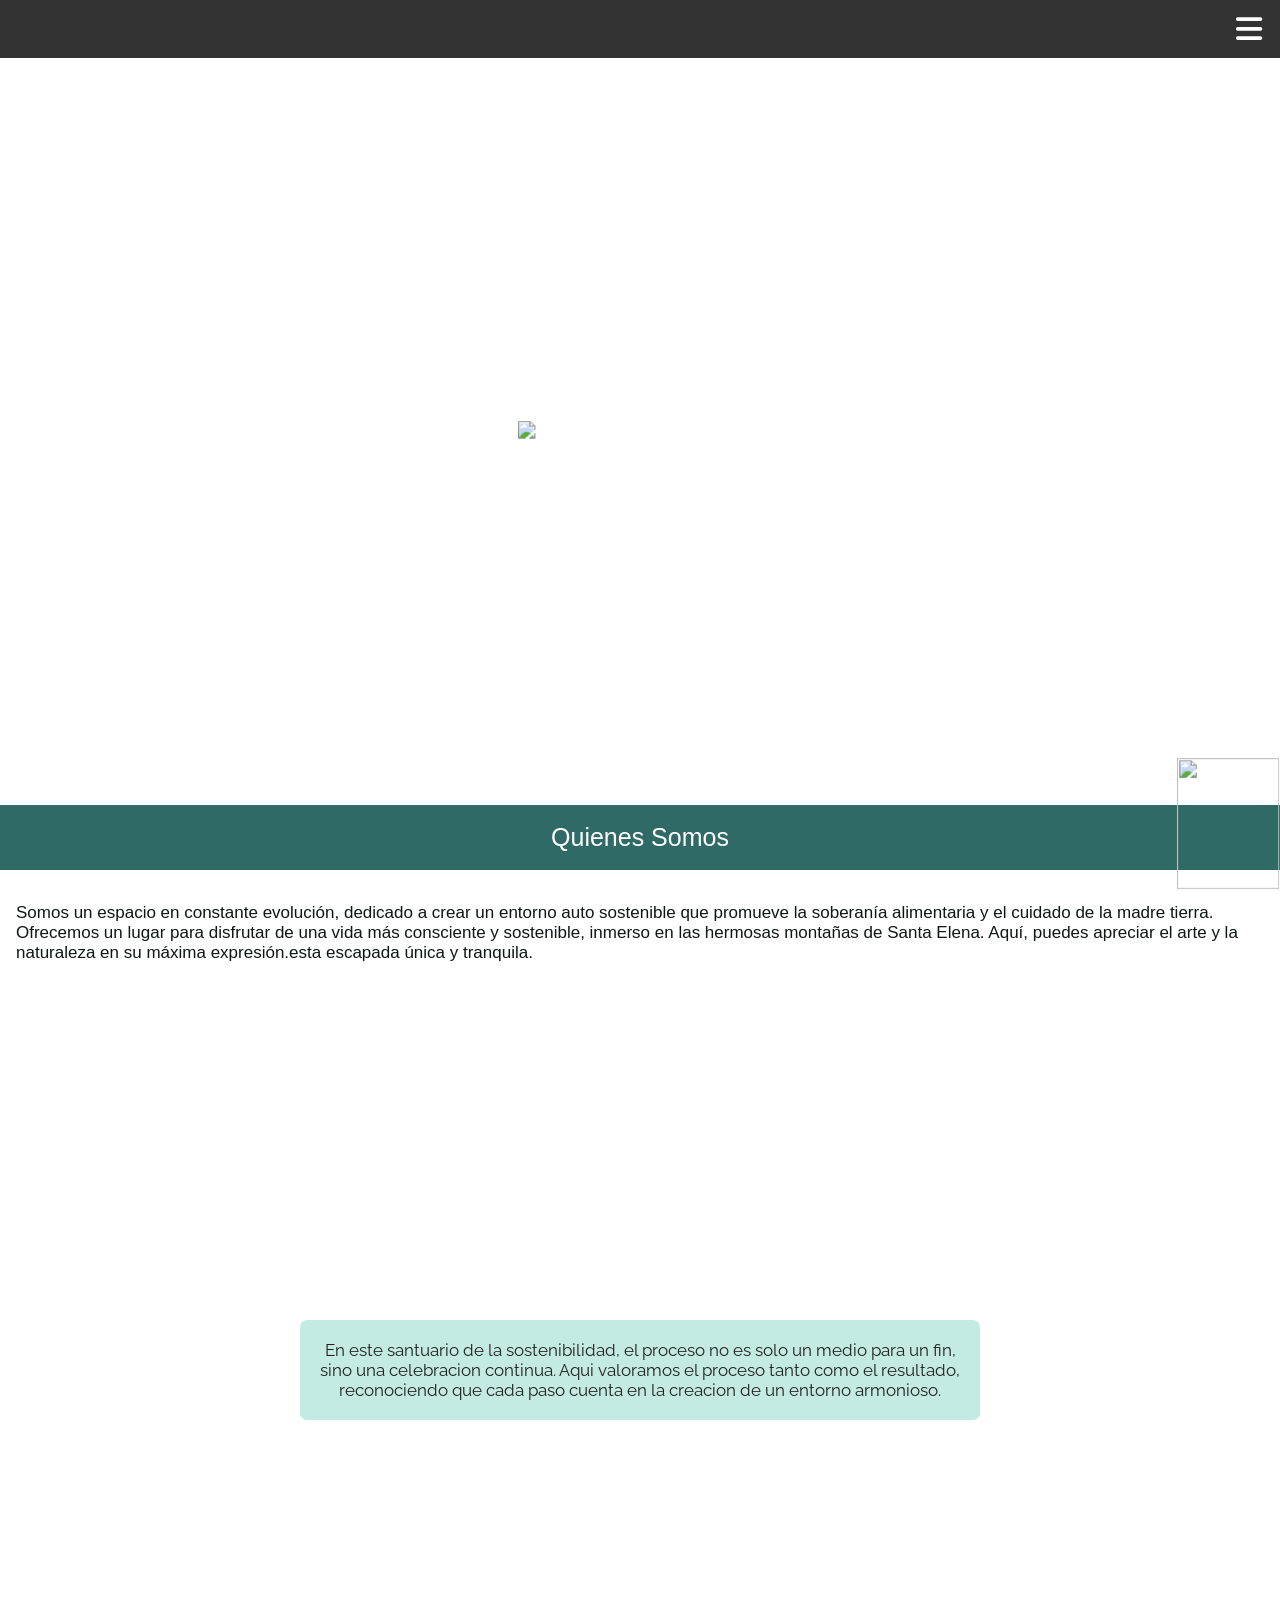
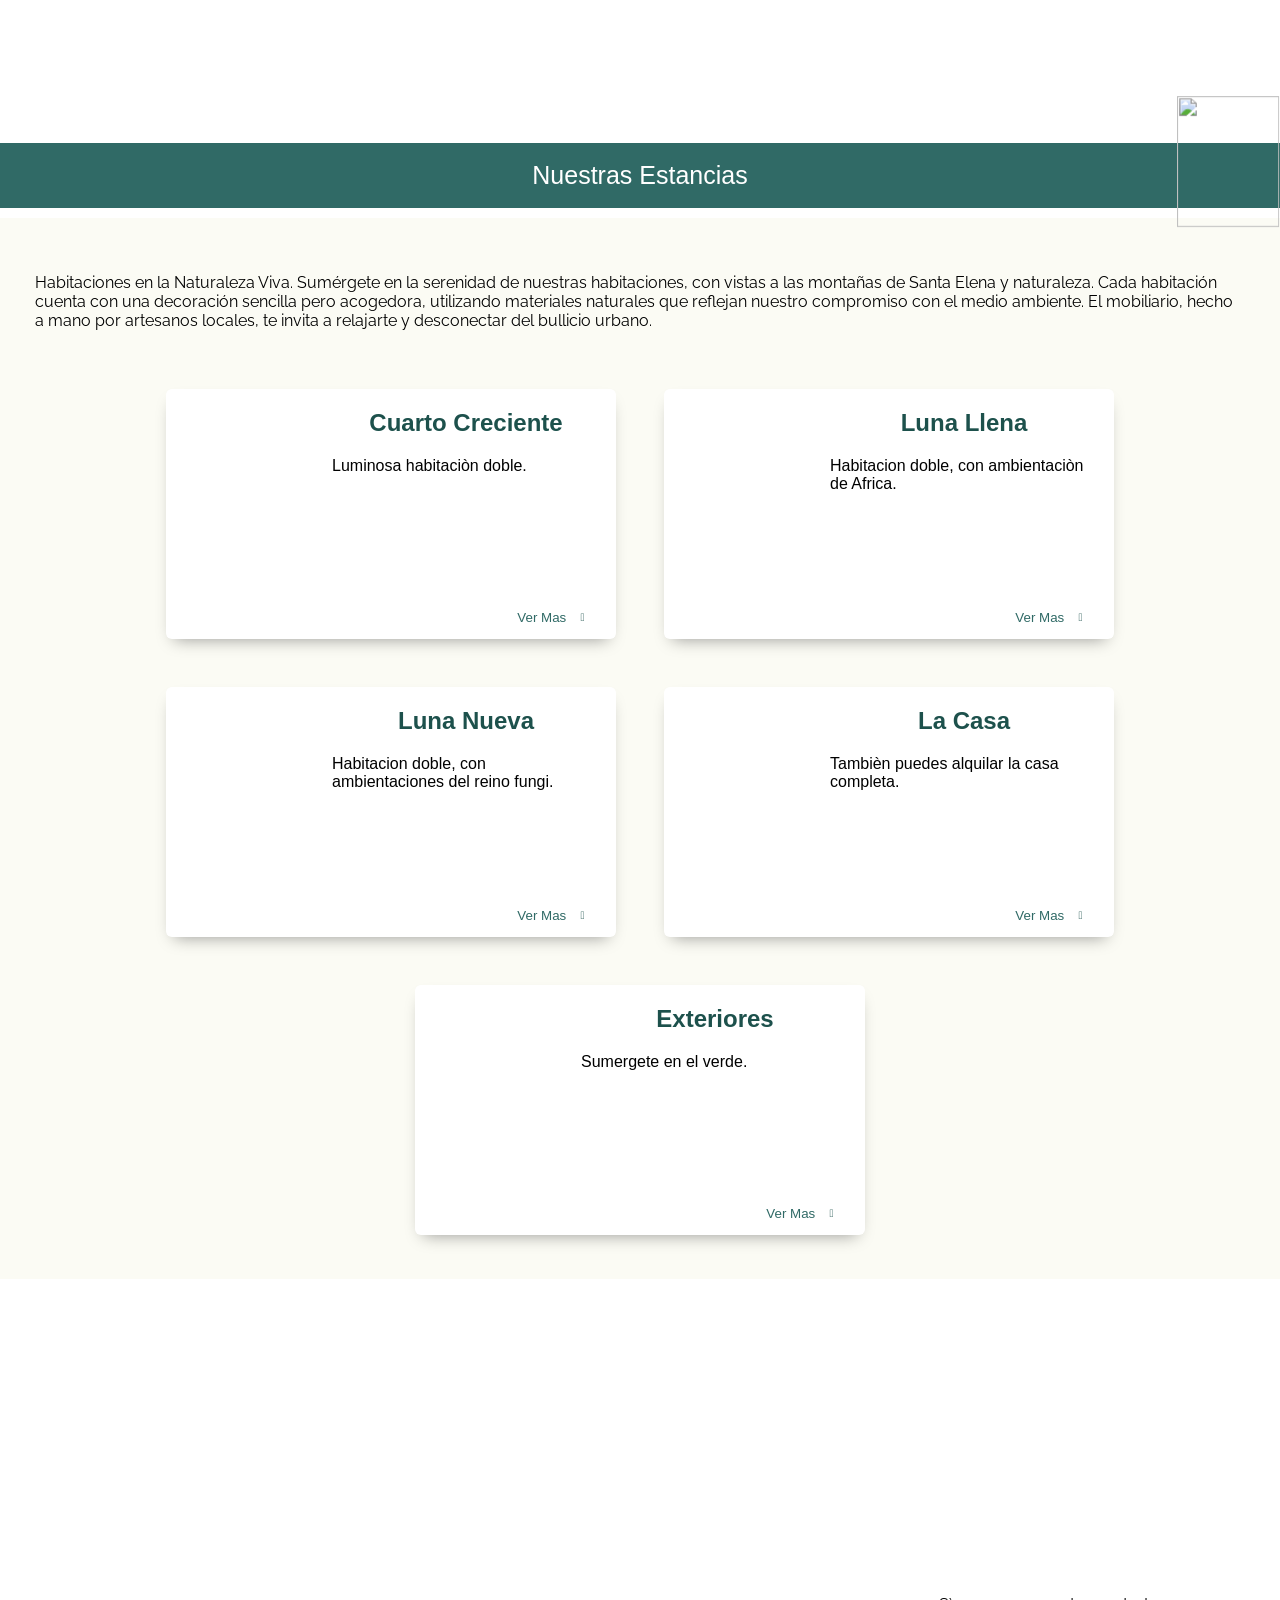
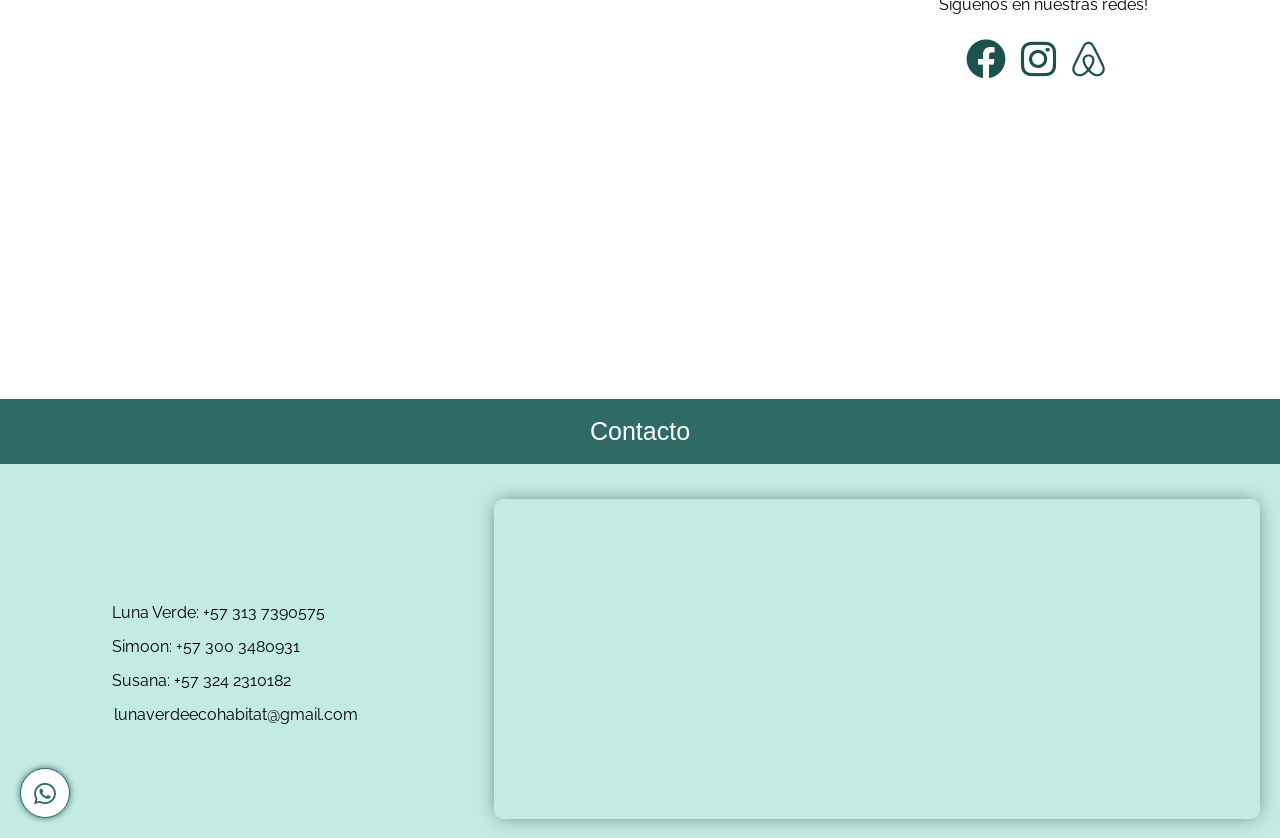
==== index.html @ 26062161 "First commit" ====
<!DOCTYPE html>
<html lang="en">

<head>
  <meta charset="UTF-8">
  <meta name="viewport" content="width=device-width, initial-scale=1.0">
  <title>Document</title>
  <link rel="stylesheet" href="css/menu.css">
  <link rel="stylesheet" href="css/styles.css">
  <link rel="stylesheet" href="css/card.css">
  <link rel="stylesheet" href="css/void.css">
  <link rel="stylesheet" href="css/footer.css">
  <script src="https://kit.fontawesome.com/424ef3d923.js" crossorigin="anonymous"></script>
  <link rel="stylesheet" href="https://pro.fontawesome.com/releases/v5.10.0/css/all.css">
  <link href="https://cdnjs.cloudflare.com/ajax/libs/font-awesome/6.0.0/css/all.min.css" rel="stylesheet">
  <link rel="preconnect" href="https://fonts.googleapis.com">
  <link rel="preconnect" href="https://fonts.gstatic.com" crossorigin>
  <link href="https://fonts.googleapis.com/css2?family=Raleway:ital,wght@0,100..900;1,100..900&display=swap"
    rel="stylesheet">
</head>

<body>
  <div class="topnav">
    <a href="#home" class="active tab-title">
      <img src="./assets/solo-logo.png" alt="">
    </a>
    <div style="width: 50%;" class="links-container">
      <div id="myLinks">
        <a href="#who-we-are">Quienes Somos</a>
        <a href="#experiences">Estancias</a>
        <a href="#contacts">Contacto</a>
      </div>
      <a href="javascript:void(0);" class="icon" onclick="openMenu()">
        <i class="fa fa-bars"></i>
      </a>
    </div>
  </div>

  <section class="parallax">
    <div class="logo-container">
      <img src="./assets/logo.png" alt="logo" class="grow">
    </div>
  </section>

  <div id="who-we-are">
    <div class="title-container">
      <h2>
        Quienes Somos
      </h2>
      <img src="./assets/funghi.png" alt="" class="funghi">
    </div>
    <p class="section-description">
      Somos un espacio en constante evolución, dedicado a crear un entorno auto sostenible que promueve la soberanía
      alimentaria y el cuidado de la madre tierra. Ofrecemos un lugar para disfrutar de una vida más consciente y
      sostenible,
      inmerso en las hermosas montañas de Santa Elena. Aquí, puedes apreciar el arte y la naturaleza en su máxima
      expresión.esta escapada única y tranquila.
    </p>
  </div>

  <section class="parallax">
    <div class="over-parallax">
      <span>En este santuario de la sostenibilidad, el proceso no es solo un medio para un fin, sino una celebracion
        continua. Aqui valoramos el proceso tanto como el resultado, reconociendo que cada paso cuenta en la
        creacion
        de un entorno armonioso.</span>
    </div>
  </section>

  <section class="experiences-container">
    <div class="title-container">
      <h2>
        Nuestras Estancias
      </h2>
      <img src="./assets/funghi.png" alt="" class="funghi">
    </div>
    <div id="experiences">
      <div style="padding: 35px;">
        <span>
          Habitaciones en la Naturaleza Viva. Sumérgete en la serenidad de nuestras habitaciones, con vistas a las
          montañas de
          Santa Elena y naturaleza. Cada habitación cuenta con una decoración sencilla pero acogedora, utilizando
          materiales
          naturales que reflejan nuestro compromiso con el medio ambiente. El mobiliario, hecho a mano por artesanos
          locales, te
          invita a relajarte y desconectar del bullicio urbano.
        </span>
      </div>
      <div class="separator"></div>
      <div class="card green">
        <div class="additional" style="background-image: url('../assets/cuarto-creciente.jpg');">
          <div class="user-card">
          </div>
          <div class="more-info">
            <h1>Cuarto Creciente</h1>
            <button onclick="showRoomInfo('cuarto-creciente')">Ver Mas
              <i class="fa-solid fa-chevron-right"></i>
            </button>
          </div>
        </div>
        <div class="general">
          <h1>Cuarto Creciente</h1>
          <p>Luminosa habitaciòn doble.</p>
          <button>Ver Mas
            <i class="fa-solid fa-chevron-right"></i>
          </button>
        </div>
      </div>

      <div class="card green">
        <div class="additional" style="background-image: url('../assets/luna-llena-2.jpg');">
          <div class="user-card">
          </div>
          <div class="more-info">
            <h1>Luna Llena</h1>
            <button>Ver Mas
              <i class="fa-solid fa-chevron-right"></i>
            </button>
          </div>
        </div>
        <div class="general">
          <h1>Luna Llena</h1>
          <p>Habitacion doble, con ambientaciòn de Africa.</p>
          <button>Ver Mas
            <i class="fa-solid fa-chevron-right"></i>
          </button>
        </div>
      </div>

      <div class="card green">
        <div class="additional" style="background-image: url('../assets/luna-nueva.jpg');">
          <div class="user-card">
            <!--in this div img-->

          </div>
          <div class="more-info">
            <h1>Luna Nueva</h1>
            <button>Ver Mas
              <i class="fa-solid fa-chevron-right"></i>
            </button>
          </div>
        </div>
        <div class="general">
          <h1>Luna Nueva</h1>
          <p>Habitacion doble, con ambientaciones del reino fungi.</p>
          <button>Ver Mas
            <i class="fa-solid fa-chevron-right"></i>
          </button>
        </div>
      </div>

      <div class="card green">
        <div class="additional" style="background-image: url('../assets/dinning.jpg');">
          <div class="user-card">
          </div>
          <div class="more-info">
            <h1>La Casa</h1>
            <button>Ver Mas
              <i class="fa-solid fa-chevron-right"></i>
            </button>
          </div>
        </div>
        <div class="general">
          <h1>La Casa</h1>
          <p>Tambièn puedes alquilar la casa completa.</p>
          <button>Ver Mas
            <i class="fa-solid fa-chevron-right"></i>
          </button>
        </div>
      </div>

      <div class="card green">
        <div class="additional" style="background-image: url('../assets/exterior-2.jpg');">
          <div class="user-card">

          </div>
          <div class="more-info">
            <h1>Exteriores</h1>
            <button>Ver Mas
              <i class="fa-solid fa-chevron-right"></i>
            </button>
          </div>
        </div>
        <div class="general">
          <h1>Exteriores</h1>
          <p>Sumergete en el verde.</p>
          <button>Ver Mas
            <i class="fa-solid fa-chevron-right"></i>
          </button>
        </div>
      </div>
    </div>
  </section>
  <!--modal room photos-->
  <div id="gallery" class="overlay">
    <div class="gallery-modal">
      <div class="modal">
        <div class="title-btn">
          <img src="./assets/logo.png" alt="" width="40px">
          <button onclick="closeRoomInfo()">x</button>
        </div>
        <div id="photos-container">

        </div>
      </div>
    </div>
  </div>


  <section id="half-hero">
    <!--Section with paralax-->
    <!--mobile styles-->
    <div class="mobile-media">
      <span>
        Sìguenos en nuestras redes!
      </span>
      <div class="separator" style="margin-top: 20px;"></div>
      <div class="icon-contact">
        <a href="https://m.facebook.com/profile.php?id=100078764887358" target="_blank" rel="noopener noreferrer">
          <i class="fa-brands fa-facebook icons flipping-icon" id="fb"></i>
        </a>
        <a href="https://www.instagram.com/lunaverde.ecohabitat/?igsh=MXVwOWFucmtsaHdjcA%3D%3D#" target="_blank"
          rel="noopener noreferrer">
          <i class="fa-brands fa-instagram icons flipping-icon" id="instagram"></i>
        </a>
        <a href="https://es.airbnb.com/rooms/1261051009304791371?_set_bev_on_new_domain=1730240980_EAMzBhYWM0NjhkZW&source_impression_id=p3_1732892933_P37Yiu245rmPl0Tg"
          target="_blank" rel="noopener noreferrer">
          <i class="fa-brands fa-airbnb icons flipping-icon" id="airbnb"></i>
        </a>
      </div>
    </div>

    <!--desktop styles-->
    <div class="half-intrusive">
      <div class="half-title">
        <div class="second-box">
          <span>
            Sìguenos en nuestras redes!
          </span>
          <div class="icon-contact">
            <a href="https://m.facebook.com/profile.php?id=100078764887358" target="_blank" rel="noopener noreferrer">
              <i class="fa-brands fa-facebook icons flipping-icon" id="fb"></i>
            </a>
            <a href="https://www.instagram.com/lunaverde.ecohabitat/?igsh=MXVwOWFucmtsaHdjcA%3D%3D#" target="_blank"
              rel="noopener noreferrer">
              <i class="fa-brands fa-instagram icons flipping-icon" id="instagram"></i>
            </a>
            <a href="https://es.airbnb.com/rooms/1261051009304791371?_set_bev_on_new_domain=1730240980_EAMzBhYWM0NjhkZW&source_impression_id=p3_1732892933_P37Yiu245rmPl0Tg"
              target="_blank" rel="noopener noreferrer">
              <i class="fa-brands fa-airbnb icons flipping-icon" id="airbnb"></i>
            </a>
          </div>
        </div>
      </div>
    </div>
  </section>

  <section>
    <div id="second-card-container" class="card-container">
      <!--Second row of products-->
    </div>
  </section>


  <footer id="contacts" class="footer">
    <div class="title-container">
      <h2>
        Contacto
      </h2>
    </div>
    <div style="display: flex; justify-content: center; align-items: center; width: 100%;">
      <div class="contacts-container">
        <!--container telefono + email-->
        <div class="first-box">
          <div class="icon-contact-container">
            <img src="./assets/phone-call.png" alt="" width="20px">
            Luna Verde: +57 313 7390575
          </div>
          <div class="icon-contact-container">
            <img src="./assets/phone-call.png" alt="" width="20px">
            Simoon: +57 300 3480931
          </div>
          <div class="icon-contact-container">
            <img src="./assets/phone-call.png" alt="" width="20px">
            Susana: +57 324 2310182
          </div>
          <div class="icon-contact-container">
            <img src="./assets/email.png" alt="" width="22px">
            lunaverdeecohabitat@gmail.com
          </div>
        </div>

        <!--container google maps-->
        <div class="maps-content">
          <iframe
            src="https://www.google.com/maps/embed?pb=!1m18!1m12!1m3!1d3966.4025847971866!2d-75.50047937552112!3d6.210514826722411!2m3!1f0!2f0!3f0!3m2!1i1024!2i768!4f13.1!3m3!1m2!1s0x8e4427894cb46121%3A0xf576a3575d62f997!2sSanta%20Elena%2C%20Medell%C3%ADn%2C%20Dipartimento%20di%20Antioquia%2C%20Colombia!5e0!3m2!1ses!2ses!4v1729095149948!5m2!1ses!2ses"
            width="300" height="200" style="border:0;" allowfullscreen="" loading="lazy"
            referrerpolicy="no-referrer-when-downgrade"></iframe>
        </div>
      </div>
    </div>
    <a href="https://wa.me/+573003480931?text=Hola%21%20Quisiera%20información%20sobre%20las%20habitaciones."
      target="_blank" rel="noopener noreferrer">
      <button class="wpp-button">
        <i class="fa-brands fa-whatsapp"></i>
      </button>
    </a>
  </footer>

  <script src="functions.js"></script>
</body>

</html>
---- css/menu.css ----
.topnav #myLinks {
  display: none;
}

.topnav a:hover {
  color: #A2D4CA;
}

@media screen and (max-width: 500px) {
  .tab-title {
    color: #A2D4CA;
    font-size: 17px;

    img {
      width: 33px;
    }
  }

  .topnav {
    overflow: hidden;
    background-color: #333;
    position: relative;

  }

  .topnav a {
    color: white;
    padding: 14px 18px 14px 22px;
    text-decoration: none;
    font-size: 17px;
    display: block;
  }

  .topnav a.icon {
    display: block;
    position: absolute;
    right: 0;
    top: 8px;
  }

}

@media screen and (min-width: 501px) {
  .tab-title {
    color: #A2D4CA;
    font-size: 25px;

    img {
      width: 36px;
    }
  }

  .topnav {
    overflow: hidden;
    background-color: #333;
    position: relative;
    display: flex;
    justify-content: space-between;
    align-items: center;
  }

  .links-container {
    display: flex;
    justify-content: flex-end;
    align-items: center;
  }

  .topnav a {
    float: left;
    color: white;
    padding: 14px 18px 14px 22px;
    text-decoration: none;
    font-size: 17px;
  }

  .topnav a.icon {
    float: right;
  }

  .topnav a.icon i {
    font-size: 30px;
  }
}
---- css/styles.css ----
/*GENERAL STYLES*/
@font-face {
  font-family: 'Harabara';
  src: url('../assets/fonts/harabara_mais/Harabara\ Mais\ Demo.otf') format('opentype');
  font-weight: normal;
  font-style: normal;
}

@font-face {
  font-family: 'TTCommons';
  src: url('../assets/fonts/tt-commons-cufonfonts/TT\ Commons\ Regular.otf') format('opentype');
  font-weight: normal;
  font-style: normal;
}

/* Apply Harabara for Titles */
h1,
h2,
h3,
h4,
h5,
h6 {
  font-family: 'Harabara', Arial, sans-serif;
}

/* Apply TT Commons for Paragraphs */
p {
  font-family: 'TTCommons', Arial, sans-serif;
}

/* Default Fallback for Other Elements */
body {
  font-family: Arial, sans-serif;
}

.icons {
  font-family: "Font Awesome 5 Pro";
  font-style: normal;
  font-weight: 300;
  color: #1D514C;
  content: "\f078";
  margin-right: 15px;
}

.section-description {
  padding: 16px;
  font-size: 17px;
  font-weight: 300;
  color: #101615;
  text-align: left;
}

html {
  margin: 0;
  scroll-behavior: smooth;
}

body {
  margin: 0;
  transition: background-color .4s ease;

  font-family: "Raleway", sans-serif;
  font-optical-sizing: auto;
  font-style: normal;

}

/*nav menu styles*/
nav {
  display: flex;
  flex-direction: row;
  background-color: #1D514C;
  position: fixed;
  top: 0;
  width: 100%;
  z-index: 1002;
}

a:hover {
  color: #fff;
}

.active {
  color: #fff;
  /*links have an "active" class or hover change to white*/
}

a:after {
  content: '';
  size: 8px;
  width: 8px;
  height: 8px;
  background: #fff;
  display: inline-block;
  position: absolute;
  bottom: 10px;
  left: 50%;
  margin-left: 8px/2;
  border-radius: 50%;
  scale: 0;
  transition: (transform .3s cubic-bezier(0.610, 0.000, 0.405, 1.630));
}

/*Who we are section*/
.title-container {
  background-color: #306A66;
  padding: 18px;
  position: relative;

  h2 {
    margin: 0;
    color: #fff;
    font-weight: 300;
  }
}


.funghi {
  width: 93px;
  height: 119px;
  position: absolute;
  right: 10px;
  top: -35px;
  transform-origin: bottom left;
  animation: growImage 2.5s ease-in-out forwards;
}

@keyframes growImage {
  0% {
    transform: scale(1, 1);
    /* Initial scale */
  }

  100% {
    transform: scale(1.1, 1.2);
    /* Final scale */
  }
}


/***********Exp************/
.experiences-container {
  width: 100%;
}

#experiences {
  display: flex;
  flex-direction: column;
  justify-content: center;
  align-items: center;
  padding-inline-start: 0 !important;
}

li:nth-child(odd) {
  display: flex;
  flex-direction: row;
}

li:nth-child(even) {
  display: flex;
  flex-direction: row-reverse;
}

.esc {
  background-image: url('../assets/Foto20.2.jpeg');
}

.esc-2 {
  background-image: url('../assets/Foto20.3.jpeg');
}

.esc-3 {
  background-image: url('../assets/Foto20.4.jpeg');
}

.esc-4 {
  background-image: url('../assets/Foto20.5.jpeg');
}

.title-desc-container {
  display: flex;
  flex-direction: column;
  justify-content: space-evenly;
  width: 60%;
  margin-left: 10px;
}

.flip {
  animation: flip-icon 1s ease-in-out;
}

.flipping-icon {
  font-size: 30px;
}

@keyframes flip-icon {
  0% {
    transform: rotateY(0deg);
  }

  50% {
    transform: rotateY(180deg);
  }

  00% {
    transform: rotateY(0deg);
  }
}

/*************MOBILE*************/
@media screen and (max-width: 599px) {
  #experiences {
    padding-inline-start: 10px !important;
    padding: 5px 10px 5px 10px;
    background-color: #fbfbf4;
  }

  /*
  a {
    width: 25%;
    text-align: center;
    padding: 15px 10px 15px 10px;
    text-decoration: none;
    margin: auto;
    position: relative;
    color: rgba(255, 255, 255, .3);
    transition: all 0.3s linear;
    font-size: 18px;
  }
    */

  .title-container {
    background-color: #306A66;
    padding: 18px;
    position: relative;

    h2 {
      font-size: 20px;
    }
  }

  /*Experiences*/
  .exp-list {
    list-style: none;
    display: flex;
    flex-direction: row;
    width: 100%;
    margin: 10px;
  }

  .experiences-img {
    width: 45%;
    height: 170px;
    margin: 0 10px;
    background-position: center;
    background-size: cover;
    background-repeat: no-repeat;
  }

  /*parallax styles*/
  .parallax {
    background-image: url("../assets/exterior.jpg");
    height: 65vh;
    background-attachment: fixed;
    background-repeat: no-repeat;
    background-size: cover;
    display: flex;
    justify-content: center;
    align-items: center;
    color: #fff;

    .logo-container {
      width: 80%;
      display: flex;
      justify-content: center;
      align-items: center;

      img {
        width: 65%;
      }
    }

    span {
      padding: 35px;
      text-align: center;
      font-weight: 200;
      font-size: 17px;
    }
  }
}

/*************WEB*************/
@media screen and (min-width: 600px) and (max-width: 1200px) {

  .title-container {
    background-color: #306A66;
    padding: 18px;
    position: relative;
    text-align: center;

    h2 {
      font-size: 25px;
    }
  }

  /*Experiences*/

  #experiences {
    background-color: #fbfbf4;
    padding: 25px;
    padding-bottom: 20px;
    padding-inline-start: 0 !important;
  }

  .exp-list {
    width: 80%;
  }

  .experiences-img {
    width: 35%;
    height: 220px;
    margin: 0 10px;
    background-position: center;
    background-size: cover;
    background-repeat: no-repeat;
  }

  /*parallax styles*/

  .parallax {
    background-image: url("../assets/exterior.jpg");
    height: 80vh;
    background-attachment: fixed;
    background-position: center;
    background-repeat: no-repeat;
    background-size: cover;
    display: flex;
    justify-content: center;
    align-items: center;
    color: #fff;

    .logo-container {
      width: 29%;
      display: flex;
      justify-content: center;
      align-items: center;

      img {
        width: 55%;
      }
    }

  }
}

@media screen and (min-width: 1201px) and (max-width: 1500px) {
  .title-container {
    background-color: #306A66;
    padding: 18px;
    position: relative;
    text-align: center;

    h2 {
      font-size: 25px;
    }
  }

  /*Experiences*/

  #experiences {
    background-color: #fbfbf4;
    padding-top: 20px;
    padding-bottom: 20px;
    margin: 10px 0 0 0;
    padding-inline-start: 0 !important;
  }

  .exp-list {
    width: 80%;
  }

  .experiences-img {
    width: 35%;
    height: 220px;
    margin: 0 10px;
    background-position: center;
    background-size: cover;
    background-repeat: no-repeat;
  }

  /*parallax styles*/

  .parallax {
    background-image: url("../assets/exterior.jpg");
    height: 83vh;
    background-attachment: fixed;
    background-position: center;
    background-repeat: no-repeat;
    background-size: cover;
    display: flex;
    justify-content: center;
    align-items: center;
    color: #fff;

    .logo-container {
      width: 29%;
      display: flex;
      justify-content: center;
      align-items: center;

      img {
        width: 60%;
      }
    }


  }
}

@media screen and (min-width: 1501px) {
  .parallax {
    background-image: url("../assets/exterior.jpg");
    height: 83vh;
    background-attachment: fixed;
    background-position: center;
    background-repeat: no-repeat;
    background-size: cover;
    display: flex;
    justify-content: center;
    align-items: center;
    color: #fff;

    .logo-container {
      width: 29%;
      display: flex;
      justify-content: center;
      align-items: center;

      img {
        width: 55%;
      }
    }


  }
}

/*Growing logo*/
.grow {
  transform-origin: center;
  animation: growImage 2.5s ease-in-out forwards;
}

@keyframes growImage {
  0% {
    transform: scale(1, 1);
    /* Initial scale */
  }

  100% {
    transform: scale(1.1, 1.1);
    /* Final scale */
  }
}

.over-parallax {
  background-color: #c3eae3;
  border-radius: 7px;
  padding: 20px;
  color: #222;
  font-size: 17px;
  text-align: center;

  @media screen and (min-width: 400px) and (max-width: 600px) {
    width: 80%;
  }

  @media screen and (min-width: 601px) {
    width: 50%;
  }
}

@media screen and (max-width: 900px) {
  #experiences {
    display: flex;
    flex-direction: column;
  }
}

@media screen and (min-width: 901px) {
  #experiences {
    display: flex;
    flex-direction: row;
    flex-wrap: wrap;
  }
}
---- css/card.css ----
.card {
  height: 250px;
  background-color: #fff;
  box-shadow: 0 8px 16px -8px rgba(0, 0, 0, 0.4);
  border-radius: 6px;
  overflow: hidden;
  position: relative;
  margin: 1.5rem;
}

@media screen and (max-width: 455px) {
  .card {
    width: 300px;
  }
}

@media screen and (min-width: 456px) {
  .card {
    width: 450px;
  }
}

.card h1 {
  text-align: center;
  color: #1D514C;
}

.card .additional {
  position: absolute;
  width: 150px;
  height: 100%;
  transition: width 0.4s;
  overflow: hidden;
  z-index: 2;
}

.card.green .additional {
  background-repeat: no-repeat;
  background-position: center;
  background-size: cover;
}


.card:hover .additional {
  width: 100%;
  border-radius: 0 5px 5px 0;
}

.card .additional .user-card {
  width: 150px;
  height: 100%;
  position: relative;
  float: left;
}

.card .additional .user-card::after {
  content: "";
  display: block;
  position: absolute;
  top: 10%;
  right: -2px;
  height: 80%;
  border-left: 2px solid rgba(0, 0, 0, 0.025);
}

.card .additional .user-card .level,
.card .additional .user-card .points {
  top: 15%;
  color: #fff;
  text-transform: uppercase;
  font-size: 0.75em;
  font-weight: bold;
  background: rgba(0, 0, 0, 0.15);
  padding: 0.125rem 0.75rem;
  border-radius: 100px;
  white-space: nowrap;
}

.card .additional .user-card .points {
  top: 85%;
}

.card .additional .user-card svg {
  top: 50%;
}

.card .additional .more-info {
  float: left;
  position: absolute;
  left: 150px;
  height: 100%;
}

.card .additional .more-info button {
  position: absolute;
  right: 10px;
  bottom: 10px;
  border: none;
  border-radius: 10px;
  background-color: #fff;
  color: #306a66;
  padding: 4px 7px 4px 7px;
  display: flex;
  justify-content: space-evenly;
  align-items: center;
  width: 110px;
  cursor: pointer;

  i {
    font-family: "Font Awesome 5 Pro";
    font-style: normal;
    font-weight: 400;
    color: #1D514C;
    font-size: 11px;
  }
}

@media screen and (max-width: 455px) {
  .card .additional .more-info {
    width: 150px;
  }
}

@media screen and (min-width: 456px) {
  .card .additional .more-info {
    width: 300px;
  }
}

.card .additional .more-info h1 {
  color: #fff;
  margin-bottom: 0;
}

.card.green .additional .more-info h1 {
  color: #FFF;
}

.card .additional .coords {
  margin: 0 1rem;
  color: #fff;
  font-size: 1rem;
}

.card.green .additional .coords {
  color: #325C46;
}

.card .additional .coords span+span {
  float: right;
}

.card .additional .stats {
  font-size: 2rem;
  display: flex;
  position: absolute;
  bottom: 1rem;
  left: 1rem;
  right: 1rem;
  top: auto;
  color: #fff;
}

.card.green .additional .stats {
  color: #325C46;
}

.card .additional .stats>div {
  flex: 1;
  text-align: center;
}

.card .additional .stats i {
  display: block;
}

.card .additional .stats div.title {
  font-size: 0.75rem;
  font-weight: bold;
  text-transform: uppercase;
}

.card .additional .stats div.value {
  font-size: 1.5rem;
  font-weight: bold;
  line-height: 1.5rem;
}

.card .additional .stats div.value.infinity {
  font-size: 2.5rem;
}

.card .general {
  height: 100%;
  position: absolute;
  top: 0;
  right: 0;
  z-index: 1;
  box-sizing: border-box;
  padding: 1rem;
  padding-top: 0;
}

.card .general button {
  position: absolute;
  right: 10px;
  bottom: 10px;
  border: none;
  border-radius: 10px;
  background-color: #fff;
  color: #306a66;
  padding: 4px 7px 4px 7px;
  display: flex;
  justify-content: space-evenly;
  align-items: center;
  width: 110px;

  i {
    font-family: "Font Awesome 5 Pro";
    font-style: normal;
    font-weight: 400;
    color: #1D514C;
    font-size: 11px;
  }
}

@media screen and (max-width: 455px) {
  .card .general {
    width: 150px;
  }
}

@media screen and (min-width: 456px) {
  .card .general {
    width: 300px;
  }
}

.card .general .more {
  position: absolute;
  bottom: 1rem;
  right: 1rem;
  font-size: 0.9em;
}

/*HIDDEN GALLERY*/
#gallery {
  display: none;
}

.overlay {
  background-color: #000000c1;
  position: fixed;
  top: 0;
  left: 0;
  height: 100vh;
  width: 100vw;
  z-index: 1000;
}

.gallery-modal {
  display: flex;
  justify-content: center;
  align-items: center;
  height: 100%;
  width: 100%;
}

.modal {
  background-color: #FFF;
  width: 70%;
  padding: 10px;
  border-radius: 10px;
}

.title-btn {
  display: flex;
  justify-content: space-between;
  align-items: center;

  img {
    margin-left: 40px;
  }

  button {
    height: 40px;
    width: 40px;
    border: none;
    border-radius: 50%;
    margin-right: 40px;
  }
}
---- css/void.css ----
/**FONDO*-------------------------------------*/


@media (min-width: 380px) and (max-width: 699px) {
  .separator {
    border-bottom: 1px solid #1D514C;
    content: '';
    width: 20%;
    margin-bottom: 20px;
    transform-origin: center;
    animation: growDiv 2.5s ease-in-out;
  }

  @keyframes growDiv {
    0% {
      transform: scale(1.1, 1.1);
      /* Initial scale */
    }

    100% {
      transform: scale(4, 1);
      /* Final scale */
    }
  }

  #half-hero {
    background-image: url(../assets/Foto14.jpg);
    height: 80vh;
    background-attachment: fixed;
    background-position: center;
    background-repeat: no-repeat;
    background-size: cover;
    margin-left: 0px;
    display: flex;
    justify-content: center;
    align-items: center;

    .mobile-media {
      display: block;
      background-color: #FFF;
      width: 65%;
      display: flex;
      flex-direction: column;
      justify-content: center;
      align-items: center;
      padding: 20px;
      border-radius: 10px;

      i {
        font-size: 40px;
        cursor: pointer;
      }
    }

  }

  #half-hero img {
    width: 100%;
  }

  .half-title {
    display: none;
  }
}

@media (min-width: 700px) {
  #half-hero {
    background-image: url(../assets/Foto14.jpg);
    height: 80vh;
    background-attachment: fixed;
    background-position: initial;
    background-repeat: no-repeat;
    background-size: contain;
    display: flex;
    flex-direction: row-reverse;

    .mobile-media {
      display: none;
    }
  }

  #half-hero img {
    width: 100%;
  }

  .half-intrusive {
    background-color: #fff;
    width: 37%;
    display: flex;
    justify-content: center;
    align-items: center;
  }

  .half-title {
    width: 320px;
    height: 200px;
    border-radius: 3px;
    display: flex;
    justify-content: center;
    align-items: center;
    flex-direction: column;
  }

  .icon-contact {
    display: flex;
    justify-content: center;
    margin-top: 25px;
    margin-bottom: 5px;
    font-size: 16px;

    i {
      font-size: 40px;
      cursor: pointer;
    }
  }
}


.size-image {
  width: 700px;
  height: 300px;
  margin-left: 250px;
  margin-top: 200px;
  position: relative;
}

.x {
  position: absolute;
  top: 5px;
  right: 5px;
  border: none;
}

.title-span {
  background-color: transparent !important;
  width: 45vw !important;
}

.title {
  color: black;
}
---- css/footer.css ----
/*************MOBILE*************/
@media screen and (max-width: 599px) {

  .contacts-container {
    background-color: #c3eae3;
    padding: 15px 20px 15px 20px;
    display: flex;
    flex-direction: column;
    justify-content: center;
    align-items: center;
  }

  .first-box {
    display: flex;
    flex-direction: column;
    justify-content: space-evenly;
    align-items: flex-start;
    width: 100%;
    margin-bottom: 15px;
  }
}

/*************WEB*************/
@media screen and (min-width: 600px) {
  .contacts-container {
    background-color: #c3eae3;
    width: 100%;
    padding: 35px 20px 15px 20px;
    display: flex;
    flex-direction: row;
    justify-content: space-between;
  }

  .first-box {
    display: flex;
    flex-direction: column;
    justify-content: center;
    align-items: flex-start;
    width: 35%;
    padding-left: 5%;
  }

  .maps-content {
    width: 65%;

    iframe {
      width: 100%;
      height: 320px;
    }
  }

}

/******FOOTER*******/
.footer {
  background-color: #A2D4CA;
  position: relative;
}

.icon-contact-container {
  display: flex;
  margin-top: 10px;
  margin-bottom: 5px;
  font-size: 16px;

  img {
    margin-right: 10px;
  }
}

.first-second {
  display: flex;
  flex-direction: column;
  justify-content: space-evenly;
  align-items: flex-start;
  width: 100%;
  margin-bottom: 15px;
}

iframe {
  border-radius: 9px;
  -webkit-box-shadow: 0px 0px 19px -5px rgba(0, 29, 8, 0.7);
  box-shadow: 0px 0px 19px -5px rgba(0, 29, 8, 0.7);
}

.wpp-button {
  height: 50px;
  width: 50px;
  position: fixed;
  bottom: 20px;
  z-index: 1001;
  border-radius: 50%;
  border: 1px solid #306A66;
  background-color: #FFF;
  position: absolute;
  box-shadow: 0px 0px 6px 0px #306A66;

  i {
    font-size: 25px;
    color: #306A66;
  }
}

@media screen and (max-width: 500px) {
  .wpp-button {
    right: 20px;
  }
}

@media screen and (min-width: 501px) {
  .wpp-button {
    left: 20px;
  }
}
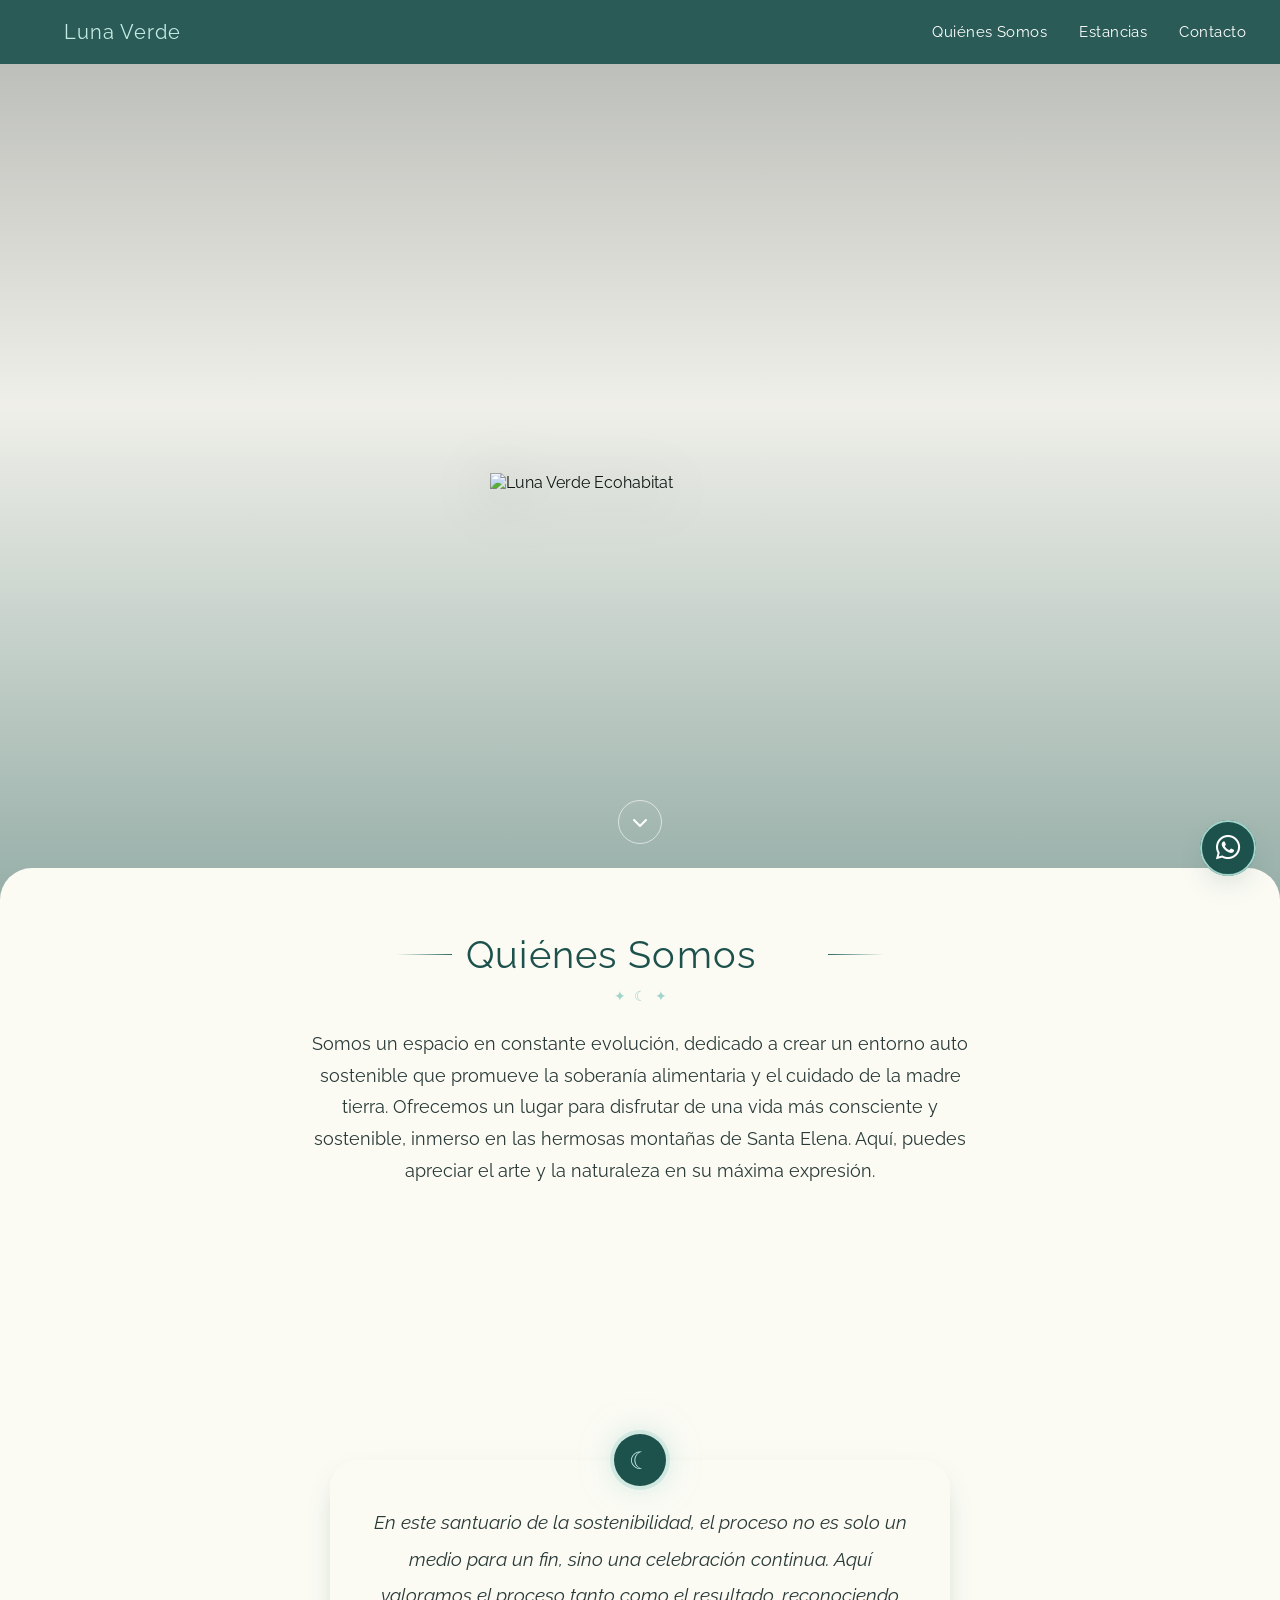
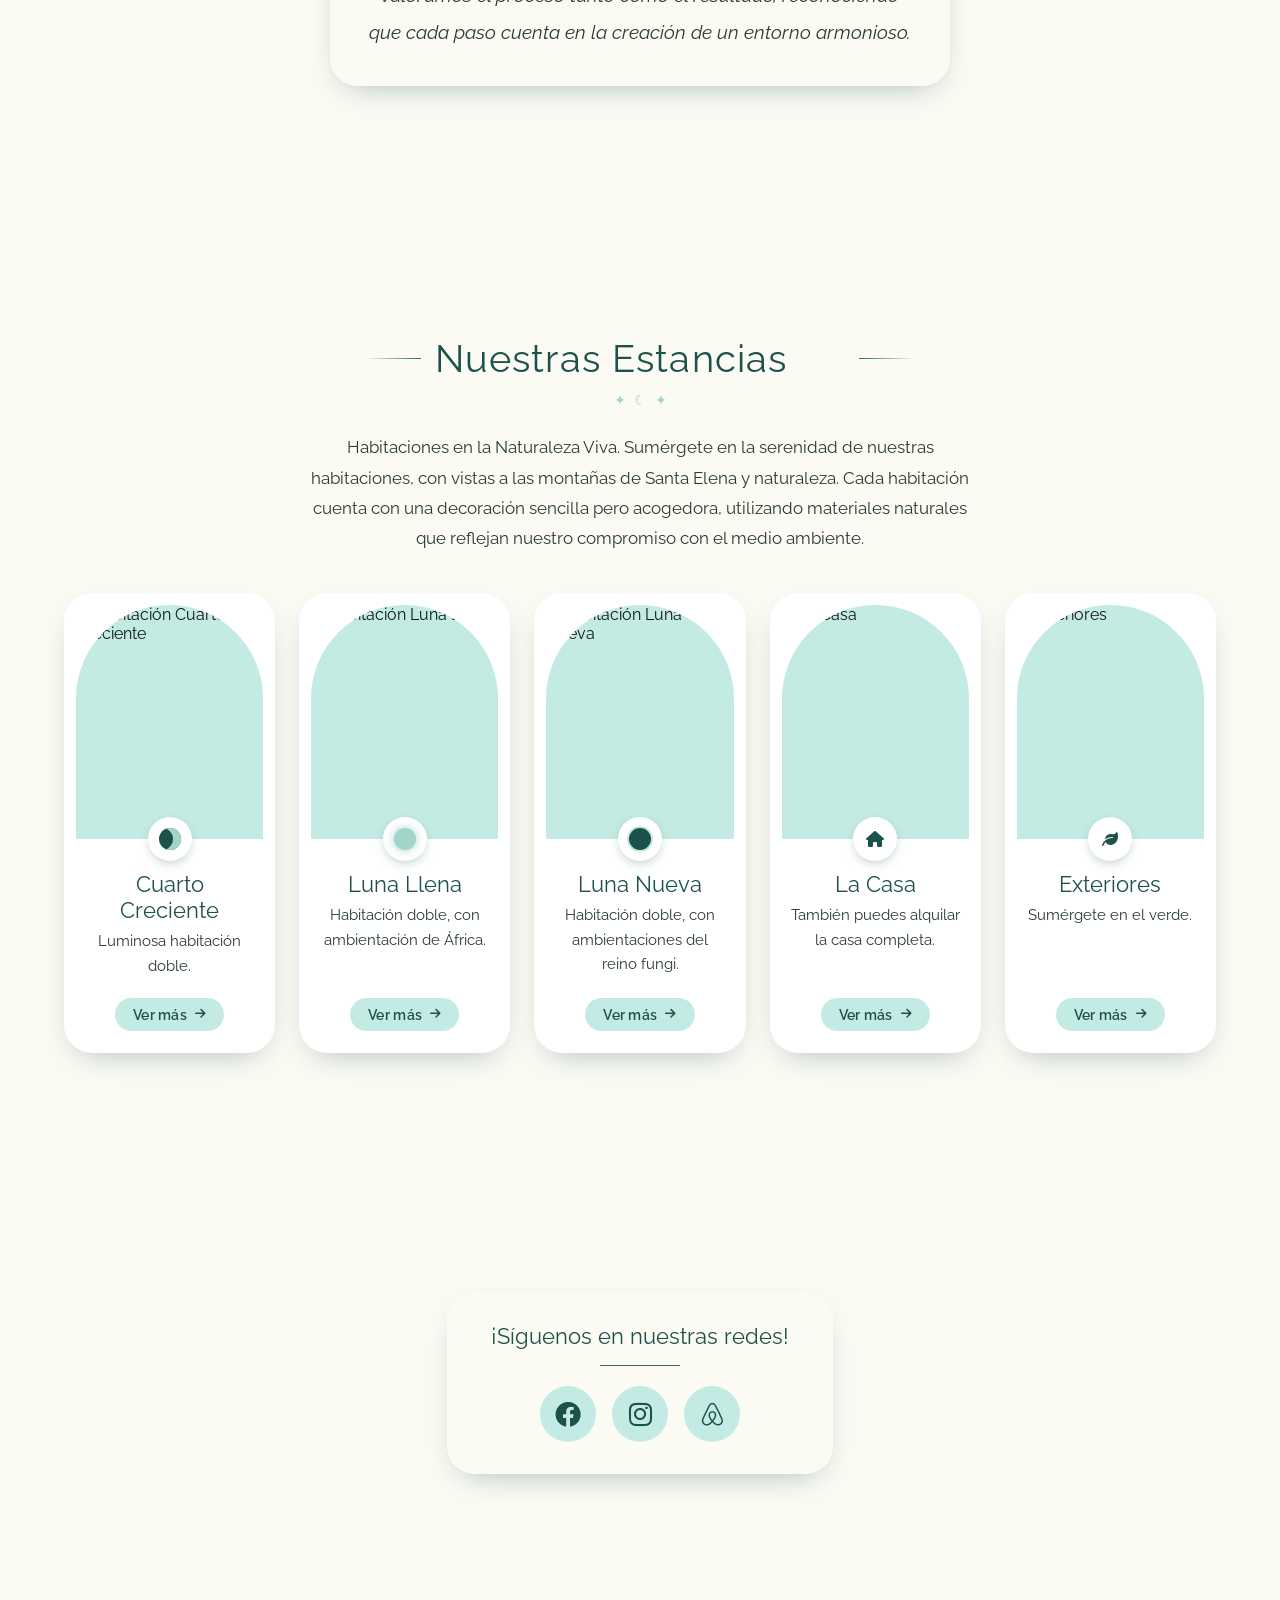
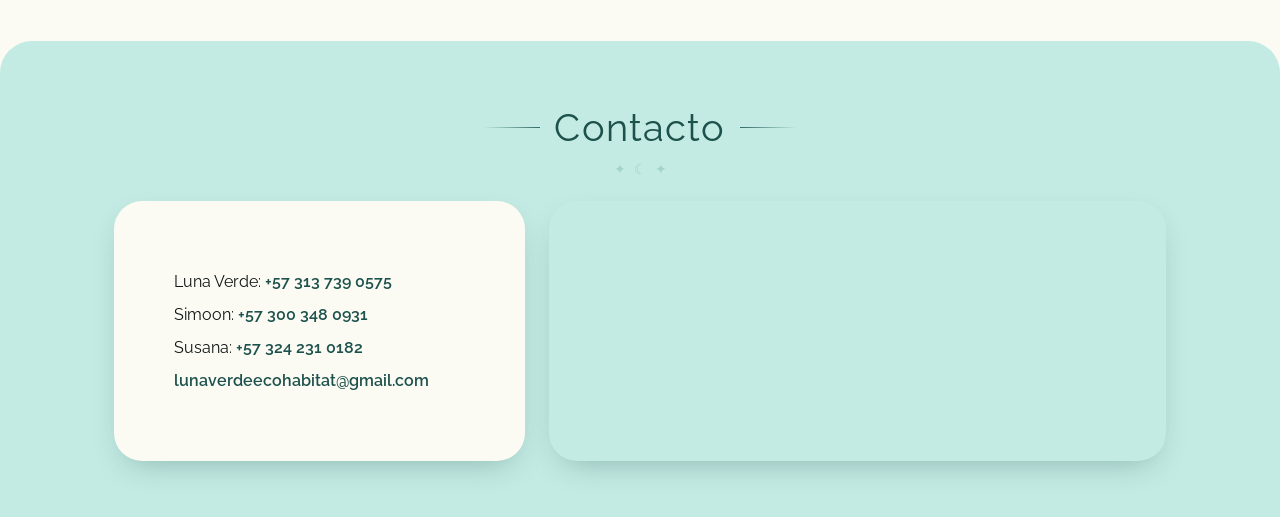
==== commit b482e7dc: "styles, single js for rooms" ====
--- a/index.html
+++ b/index.html
@@ -1,313 +1,217 @@
-<!DOCTYPE html>
-<html lang="en">
-
-<head>
-  <meta charset="UTF-8">
-  <meta name="viewport" content="width=device-width, initial-scale=1.0">
-  <title>Document</title>
-  <link rel="stylesheet" href="css/menu.css">
-  <link rel="stylesheet" href="css/styles.css">
-  <link rel="stylesheet" href="css/card.css">
-  <link rel="stylesheet" href="css/void.css">
-  <link rel="stylesheet" href="css/footer.css">
-  <script src="https://kit.fontawesome.com/424ef3d923.js" crossorigin="anonymous"></script>
-  <link rel="stylesheet" href="https://pro.fontawesome.com/releases/v5.10.0/css/all.css">
-  <link href="https://cdnjs.cloudflare.com/ajax/libs/font-awesome/6.0.0/css/all.min.css" rel="stylesheet">
-  <link rel="preconnect" href="https://fonts.googleapis.com">
-  <link rel="preconnect" href="https://fonts.gstatic.com" crossorigin>
-  <link href="https://fonts.googleapis.com/css2?family=Raleway:ital,wght@0,100..900;1,100..900&display=swap"
-    rel="stylesheet">
-</head>
-
-<body>
-  <div class="topnav">
-    <a href="#home" class="active tab-title">
-      <img src="./assets/solo-logo.png" alt="">
-    </a>
-    <div style="width: 50%;" class="links-container">
-      <div id="myLinks">
-        <a href="#who-we-are">Quienes Somos</a>
-        <a href="#experiences">Estancias</a>
-        <a href="#contacts">Contacto</a>
-      </div>
-      <a href="javascript:void(0);" class="icon" onclick="openMenu()">
-        <i class="fa fa-bars"></i>
-      </a>
-    </div>
-  </div>
-
-  <section class="parallax">
-    <div class="logo-container">
-      <img src="./assets/logo.png" alt="logo" class="grow">
-    </div>
-  </section>
-
-  <div id="who-we-are">
-    <div class="title-container">
-      <h2>
-        Quienes Somos
-      </h2>
-      <img src="./assets/funghi.png" alt="" class="funghi">
-    </div>
-    <p class="section-description">
-      Somos un espacio en constante evolución, dedicado a crear un entorno auto sostenible que promueve la soberanía
-      alimentaria y el cuidado de la madre tierra. Ofrecemos un lugar para disfrutar de una vida más consciente y
-      sostenible,
-      inmerso en las hermosas montañas de Santa Elena. Aquí, puedes apreciar el arte y la naturaleza en su máxima
-      expresión.esta escapada única y tranquila.
-    </p>
-  </div>
-
-  <section class="parallax">
-    <div class="over-parallax">
-      <span>En este santuario de la sostenibilidad, el proceso no es solo un medio para un fin, sino una celebracion
-        continua. Aqui valoramos el proceso tanto como el resultado, reconociendo que cada paso cuenta en la
-        creacion
-        de un entorno armonioso.</span>
-    </div>
-  </section>
-
-  <section class="experiences-container">
-    <div class="title-container">
-      <h2>
-        Nuestras Estancias
-      </h2>
-      <img src="./assets/funghi.png" alt="" class="funghi">
-    </div>
-    <div id="experiences">
-      <div style="padding: 35px;">
-        <span>
-          Habitaciones en la Naturaleza Viva. Sumérgete en la serenidad de nuestras habitaciones, con vistas a las
-          montañas de
-          Santa Elena y naturaleza. Cada habitación cuenta con una decoración sencilla pero acogedora, utilizando
-          materiales
-          naturales que reflejan nuestro compromiso con el medio ambiente. El mobiliario, hecho a mano por artesanos
-          locales, te
-          invita a relajarte y desconectar del bullicio urbano.
-        </span>
-      </div>
-      <div class="separator"></div>
-      <div class="card green">
-        <div class="additional" style="background-image: url('../assets/cuarto-creciente.jpg');">
-          <div class="user-card">
-          </div>
-          <div class="more-info">
-            <h1>Cuarto Creciente</h1>
-            <button onclick="showRoomInfo('cuarto-creciente')">Ver Mas
-              <i class="fa-solid fa-chevron-right"></i>
-            </button>
-          </div>
-        </div>
-        <div class="general">
-          <h1>Cuarto Creciente</h1>
-          <p>Luminosa habitaciòn doble.</p>
-          <button>Ver Mas
-            <i class="fa-solid fa-chevron-right"></i>
-          </button>
-        </div>
-      </div>
-
-      <div class="card green">
-        <div class="additional" style="background-image: url('../assets/luna-llena-2.jpg');">
-          <div class="user-card">
-          </div>
-          <div class="more-info">
-            <h1>Luna Llena</h1>
-            <button>Ver Mas
-              <i class="fa-solid fa-chevron-right"></i>
-            </button>
-          </div>
-        </div>
-        <div class="general">
-          <h1>Luna Llena</h1>
-          <p>Habitacion doble, con ambientaciòn de Africa.</p>
-          <button>Ver Mas
-            <i class="fa-solid fa-chevron-right"></i>
-          </button>
-        </div>
-      </div>
-
-      <div class="card green">
-        <div class="additional" style="background-image: url('../assets/luna-nueva.jpg');">
-          <div class="user-card">
-            <!--in this div img-->
-
-          </div>
-          <div class="more-info">
-            <h1>Luna Nueva</h1>
-            <button>Ver Mas
-              <i class="fa-solid fa-chevron-right"></i>
-            </button>
-          </div>
-        </div>
-        <div class="general">
-          <h1>Luna Nueva</h1>
-          <p>Habitacion doble, con ambientaciones del reino fungi.</p>
-          <button>Ver Mas
-            <i class="fa-solid fa-chevron-right"></i>
-          </button>
-        </div>
-      </div>
-
-      <div class="card green">
-        <div class="additional" style="background-image: url('../assets/dinning.jpg');">
-          <div class="user-card">
-          </div>
-          <div class="more-info">
-            <h1>La Casa</h1>
-            <button>Ver Mas
-              <i class="fa-solid fa-chevron-right"></i>
-            </button>
-          </div>
-        </div>
-        <div class="general">
-          <h1>La Casa</h1>
-          <p>Tambièn puedes alquilar la casa completa.</p>
-          <button>Ver Mas
-            <i class="fa-solid fa-chevron-right"></i>
-          </button>
-        </div>
-      </div>
-
-      <div class="card green">
-        <div class="additional" style="background-image: url('../assets/exterior-2.jpg');">
-          <div class="user-card">
-
-          </div>
-          <div class="more-info">
-            <h1>Exteriores</h1>
-            <button>Ver Mas
-              <i class="fa-solid fa-chevron-right"></i>
-            </button>
-          </div>
-        </div>
-        <div class="general">
-          <h1>Exteriores</h1>
-          <p>Sumergete en el verde.</p>
-          <button>Ver Mas
-            <i class="fa-solid fa-chevron-right"></i>
-          </button>
-        </div>
-      </div>
-    </div>
-  </section>
-  <!--modal room photos-->
-  <div id="gallery" class="overlay">
-    <div class="gallery-modal">
-      <div class="modal">
-        <div class="title-btn">
-          <img src="./assets/logo.png" alt="" width="40px">
-          <button onclick="closeRoomInfo()">x</button>
-        </div>
-        <div id="photos-container">
-
-        </div>
-      </div>
-    </div>
-  </div>
-
-
-  <section id="half-hero">
-    <!--Section with paralax-->
-    <!--mobile styles-->
-    <div class="mobile-media">
-      <span>
-        Sìguenos en nuestras redes!
-      </span>
-      <div class="separator" style="margin-top: 20px;"></div>
-      <div class="icon-contact">
-        <a href="https://m.facebook.com/profile.php?id=100078764887358" target="_blank" rel="noopener noreferrer">
-          <i class="fa-brands fa-facebook icons flipping-icon" id="fb"></i>
-        </a>
-        <a href="https://www.instagram.com/lunaverde.ecohabitat/?igsh=MXVwOWFucmtsaHdjcA%3D%3D#" target="_blank"
-          rel="noopener noreferrer">
-          <i class="fa-brands fa-instagram icons flipping-icon" id="instagram"></i>
-        </a>
-        <a href="https://es.airbnb.com/rooms/1261051009304791371?_set_bev_on_new_domain=1730240980_EAMzBhYWM0NjhkZW&source_impression_id=p3_1732892933_P37Yiu245rmPl0Tg"
-          target="_blank" rel="noopener noreferrer">
-          <i class="fa-brands fa-airbnb icons flipping-icon" id="airbnb"></i>
-        </a>
-      </div>
-    </div>
-
-    <!--desktop styles-->
-    <div class="half-intrusive">
-      <div class="half-title">
-        <div class="second-box">
-          <span>
-            Sìguenos en nuestras redes!
-          </span>
-          <div class="icon-contact">
-            <a href="https://m.facebook.com/profile.php?id=100078764887358" target="_blank" rel="noopener noreferrer">
-              <i class="fa-brands fa-facebook icons flipping-icon" id="fb"></i>
-            </a>
-            <a href="https://www.instagram.com/lunaverde.ecohabitat/?igsh=MXVwOWFucmtsaHdjcA%3D%3D#" target="_blank"
-              rel="noopener noreferrer">
-              <i class="fa-brands fa-instagram icons flipping-icon" id="instagram"></i>
-            </a>
-            <a href="https://es.airbnb.com/rooms/1261051009304791371?_set_bev_on_new_domain=1730240980_EAMzBhYWM0NjhkZW&source_impression_id=p3_1732892933_P37Yiu245rmPl0Tg"
-              target="_blank" rel="noopener noreferrer">
-              <i class="fa-brands fa-airbnb icons flipping-icon" id="airbnb"></i>
-            </a>
-          </div>
-        </div>
-      </div>
-    </div>
-  </section>
-
-  <section>
-    <div id="second-card-container" class="card-container">
-      <!--Second row of products-->
-    </div>
-  </section>
-
-
-  <footer id="contacts" class="footer">
-    <div class="title-container">
-      <h2>
-        Contacto
-      </h2>
-    </div>
-    <div style="display: flex; justify-content: center; align-items: center; width: 100%;">
-      <div class="contacts-container">
-        <!--container telefono + email-->
-        <div class="first-box">
-          <div class="icon-contact-container">
-            <img src="./assets/phone-call.png" alt="" width="20px">
-            Luna Verde: +57 313 7390575
-          </div>
-          <div class="icon-contact-container">
-            <img src="./assets/phone-call.png" alt="" width="20px">
-            Simoon: +57 300 3480931
-          </div>
-          <div class="icon-contact-container">
-            <img src="./assets/phone-call.png" alt="" width="20px">
-            Susana: +57 324 2310182
-          </div>
-          <div class="icon-contact-container">
-            <img src="./assets/email.png" alt="" width="22px">
-            lunaverdeecohabitat@gmail.com
-          </div>
-        </div>
-
-        <!--container google maps-->
-        <div class="maps-content">
-          <iframe
-            src="https://www.google.com/maps/embed?pb=!1m18!1m12!1m3!1d3966.4025847971866!2d-75.50047937552112!3d6.210514826722411!2m3!1f0!2f0!3f0!3m2!1i1024!2i768!4f13.1!3m3!1m2!1s0x8e4427894cb46121%3A0xf576a3575d62f997!2sSanta%20Elena%2C%20Medell%C3%ADn%2C%20Dipartimento%20di%20Antioquia%2C%20Colombia!5e0!3m2!1ses!2ses!4v1729095149948!5m2!1ses!2ses"
-            width="300" height="200" style="border:0;" allowfullscreen="" loading="lazy"
-            referrerpolicy="no-referrer-when-downgrade"></iframe>
-        </div>
-      </div>
-    </div>
-    <a href="https://wa.me/+573003480931?text=Hola%21%20Quisiera%20información%20sobre%20las%20habitaciones."
-      target="_blank" rel="noopener noreferrer">
-      <button class="wpp-button">
-        <i class="fa-brands fa-whatsapp"></i>
-      </button>
-    </a>
-  </footer>
-
-  <script src="functions.js"></script>
-</body>
-
-</html>+<!DOCTYPE html>
+<html lang="es">
+
+<head>
+  <meta charset="UTF-8">
+  <meta name="viewport" content="width=device-width, initial-scale=1.0">
+  <title>Luna Verde Ecohabitat</title>
+  <link rel="stylesheet" href="css/styles.css">
+  <link rel="stylesheet" href="css/card.css">
+  <link rel="stylesheet" href="css/footer.css">
+  <link href="https://cdnjs.cloudflare.com/ajax/libs/font-awesome/6.0.0/css/all.min.css" rel="stylesheet">
+  <link rel="preconnect" href="https://fonts.googleapis.com">
+  <link rel="preconnect" href="https://fonts.gstatic.com" crossorigin>
+  <link href="https://fonts.googleapis.com/css2?family=Raleway:ital,wght@0,100..900;1,100..900&display=swap"
+    rel="stylesheet">
+</head>
+
+<body class="is-loading">
+  <!-- LOADER -->
+  <div id="loader" class="loader" role="status" aria-label="Cargando">
+    <div class="loader-stars" aria-hidden="true">
+      <span></span><span></span><span></span><span></span><span></span><span></span>
+    </div>
+    <div class="loader-scene" aria-hidden="true">
+      <div class="loader-orbit"><span></span></div>
+      <div class="loader-moon"></div>
+    </div>
+    <p class="loader-text">Luna Verde</p>
+    <p class="loader-sub">preparando la magia…</p>
+  </div>
+
+  <!-- NAV -->
+  <nav class="topnav">
+    <a href="#home" class="tab-title">
+      <img src="./assets/solo-logo.png" alt="">
+      <span>Luna Verde</span>
+    </a>
+    <div class="links-container">
+      <div id="myLinks">
+        <a href="#who-we-are">Quiénes Somos</a>
+        <a href="#experiences">Estancias</a>
+        <a href="#contacts">Contacto</a>
+      </div>
+      <a href="javascript:void(0);" class="icon" onclick="openMenu()" aria-label="Menu" aria-expanded="false">
+        <i class="fa fa-bars"></i>
+      </a>
+    </div>
+  </nav>
+
+  <!-- HERO PARALLAX -->
+  <section class="parallax hero-parallax" id="home">
+    <img src="./assets/logo.png" alt="Luna Verde Ecohabitat" class="hero-logo">
+    <a href="#who-we-are" class="scroll-hint" aria-label="Bajar"><i class="fa-solid fa-chevron-down"></i></a>
+  </section>
+
+  <!-- WHO WE ARE -->
+  <section id="who-we-are" class="layer">
+    <div class="title-container">
+      <h2>Quiénes Somos <img src="./assets/funghi.png" alt="" class="funghi"></h2>
+    </div>
+    <p class="section-description">
+      Somos un espacio en constante evolución, dedicado a crear un entorno auto sostenible que promueve la soberanía
+      alimentaria y el cuidado de la madre tierra. Ofrecemos un lugar para disfrutar de una vida más consciente y
+      sostenible, inmerso en las hermosas montañas de Santa Elena. Aquí, puedes apreciar el arte y la naturaleza
+      en su máxima expresión.
+    </p>
+  </section>
+
+  <!-- QUOTE PARALLAX -->
+  <section class="parallax quote-parallax">
+    <div class="over-parallax">
+      <span>En este santuario de la sostenibilidad, el proceso no es solo un medio para un fin, sino una celebración
+        continua. Aquí valoramos el proceso tanto como el resultado, reconociendo que cada paso cuenta en la
+        creación de un entorno armonioso.</span>
+    </div>
+  </section>
+
+  <!-- EXPERIENCES -->
+  <section class="experiences-container layer">
+    <div class="title-container">
+      <h2>Nuestras Estancias <img src="./assets/funghi.png" alt="" class="funghi"></h2>
+    </div>
+    <div class="experiences-intro">
+      <p>
+        Habitaciones en la Naturaleza Viva. Sumérgete en la serenidad de nuestras habitaciones, con vistas a las
+        montañas de Santa Elena y naturaleza. Cada habitación cuenta con una decoración sencilla pero acogedora,
+        utilizando materiales naturales que reflejan nuestro compromiso con el medio ambiente.
+      </p>
+    </div>
+    <div id="experiences">
+      <a class="room-card" href="room.html?room=cuarto-creciente" target="_blank" rel="noopener">
+        <div class="room-card-img">
+          <img src="./assets/cuarto-creciente.jpg" alt="Habitación Cuarto Creciente" loading="lazy">
+        </div>
+        <div class="room-card-body">
+          <span class="phase phase-waxing" aria-hidden="true"></span>
+          <h3>Cuarto Creciente</h3>
+          <p>Luminosa habitación doble.</p>
+          <span class="see-more">Ver más <i class="fa-solid fa-arrow-right"></i></span>
+        </div>
+      </a>
+
+      <a class="room-card" href="room.html?room=luna-llena" target="_blank" rel="noopener">
+        <div class="room-card-img">
+          <img src="./assets/luna-llena-2.jpg" alt="Habitación Luna Llena" loading="lazy">
+        </div>
+        <div class="room-card-body">
+          <span class="phase phase-full" aria-hidden="true"></span>
+          <h3>Luna Llena</h3>
+          <p>Habitación doble, con ambientación de África.</p>
+          <span class="see-more">Ver más <i class="fa-solid fa-arrow-right"></i></span>
+        </div>
+      </a>
+
+      <a class="room-card" href="room.html?room=luna-nueva" target="_blank" rel="noopener">
+        <div class="room-card-img">
+          <img src="./assets/luna-nueva.jpg" alt="Habitación Luna Nueva" loading="lazy">
+        </div>
+        <div class="room-card-body">
+          <span class="phase phase-new" aria-hidden="true"></span>
+          <h3>Luna Nueva</h3>
+          <p>Habitación doble, con ambientaciones del reino fungi.</p>
+          <span class="see-more">Ver más <i class="fa-solid fa-arrow-right"></i></span>
+        </div>
+      </a>
+
+      <a class="room-card" href="room.html?room=la-casa" target="_blank" rel="noopener">
+        <div class="room-card-img">
+          <img src="./assets/dinning.jpg" alt="La Casa" loading="lazy">
+        </div>
+        <div class="room-card-body">
+          <span class="phase icon-only" aria-hidden="true"><i class="fa-solid fa-house"></i></span>
+          <h3>La Casa</h3>
+          <p>También puedes alquilar la casa completa.</p>
+          <span class="see-more">Ver más <i class="fa-solid fa-arrow-right"></i></span>
+        </div>
+      </a>
+
+      <a class="room-card" href="room.html?room=exteriores" target="_blank" rel="noopener">
+        <div class="room-card-img">
+          <img src="./assets/exterior-2.jpg" alt="Exteriores" loading="lazy">
+        </div>
+        <div class="room-card-body">
+          <span class="phase icon-only" aria-hidden="true"><i class="fa-solid fa-leaf"></i></span>
+          <h3>Exteriores</h3>
+          <p>Sumérgete en el verde.</p>
+          <span class="see-more">Ver más <i class="fa-solid fa-arrow-right"></i></span>
+        </div>
+      </a>
+    </div>
+  </section>
+
+  <!-- SOCIAL SECTION -->
+  <section id="half-hero" class="social-section layer">
+    <div class="social-card">
+      <span class="social-title">¡Síguenos en nuestras redes!</span>
+      <div class="separator"></div>
+      <div class="icon-contact">
+        <a href="https://m.facebook.com/profile.php?id=100078764887358" target="_blank" rel="noopener noreferrer"
+          aria-label="Facebook">
+          <i class="fa-brands fa-facebook icons flipping-icon"></i>
+        </a>
+        <a href="https://www.instagram.com/lunaverde.ecohabitat/" target="_blank" rel="noopener noreferrer"
+          aria-label="Instagram">
+          <i class="fa-brands fa-instagram icons flipping-icon"></i>
+        </a>
+        <a href="https://es.airbnb.com/rooms/1261051009304791371" target="_blank" rel="noopener noreferrer"
+          aria-label="Airbnb">
+          <i class="fa-brands fa-airbnb icons flipping-icon"></i>
+        </a>
+      </div>
+    </div>
+  </section>
+
+  <!-- FOOTER / CONTACTS -->
+  <footer id="contacts" class="footer layer">
+    <div class="title-container">
+      <h2>Contacto</h2>
+    </div>
+    <div class="contacts-container">
+      <div class="first-box">
+        <div class="icon-contact-container">
+          <img src="./assets/phone-call.png" alt="">
+          <span>Luna Verde: <a href="tel:+573137390575">+57 313 739 0575</a></span>
+        </div>
+        <div class="icon-contact-container">
+          <img src="./assets/phone-call.png" alt="">
+          <span>Simoon: <a href="tel:+573003480931">+57 300 348 0931</a></span>
+        </div>
+        <div class="icon-contact-container">
+          <img src="./assets/phone-call.png" alt="">
+          <span>Susana: <a href="tel:+573242310182">+57 324 231 0182</a></span>
+        </div>
+        <div class="icon-contact-container">
+          <img src="./assets/email.png" alt="">
+          <span><a href="mailto:lunaverdeecohabitat@gmail.com">lunaverdeecohabitat@gmail.com</a></span>
+        </div>
+      </div>
+      <div class="maps-content">
+        <iframe
+          src="https://www.google.com/maps/embed?pb=!1m18!1m12!1m3!1d3966.4025847971866!2d-75.50047937552112!3d6.210514826722411!2m3!1f0!2f0!3f0!3m2!1i1024!2i768!4f13.1!3m3!1m2!1s0x8e4427894cb46121%3A0xf576a3575d62f997!2sSanta%20Elena%2C%20Medell%C3%ADn%2C%20Dipartimento%20di%20Antioquia%2C%20Colombia!5e0!3m2!1ses!2ses!4v1729095149948!5m2!1ses!2ses"
+          loading="lazy" referrerpolicy="no-referrer-when-downgrade" title="Ubicación Luna Verde"></iframe>
+      </div>
+    </div>
+  </footer>
+
+  <!-- WhatsApp fixed button -->
+  <a href="https://wa.me/+573003480931?text=Hola%21%20Quisiera%20información%20sobre%20las%20habitaciones."
+    target="_blank" rel="noopener noreferrer" class="wpp-button" aria-label="Contactar por WhatsApp">
+    <i class="fa-brands fa-whatsapp"></i>
+  </a>
+
+  <script src="loader.js"></script>
+  <script src="functions.js"></script>
+</body>
+
+</html>
--- a/css/styles.css
+++ b/css/styles.css
@@ -1,496 +1,700 @@
-/*GENERAL STYLES*/
-@font-face {
-  font-family: 'Harabara';
-  src: url('../assets/fonts/harabara_mais/Harabara\ Mais\ Demo.otf') format('opentype');
-  font-weight: normal;
-  font-style: normal;
-}
-
-@font-face {
-  font-family: 'TTCommons';
-  src: url('../assets/fonts/tt-commons-cufonfonts/TT\ Commons\ Regular.otf') format('opentype');
-  font-weight: normal;
-  font-style: normal;
-}
-
-/* Apply Harabara for Titles */
-h1,
-h2,
-h3,
-h4,
-h5,
-h6 {
-  font-family: 'Harabara', Arial, sans-serif;
-}
-
-/* Apply TT Commons for Paragraphs */
-p {
-  font-family: 'TTCommons', Arial, sans-serif;
-}
-
-/* Default Fallback for Other Elements */
-body {
-  font-family: Arial, sans-serif;
-}
-
-.icons {
-  font-family: "Font Awesome 5 Pro";
-  font-style: normal;
-  font-weight: 300;
-  color: #1D514C;
-  content: "\f078";
-  margin-right: 15px;
-}
-
-.section-description {
-  padding: 16px;
-  font-size: 17px;
-  font-weight: 300;
-  color: #101615;
-  text-align: left;
-}
-
-html {
-  margin: 0;
-  scroll-behavior: smooth;
-}
-
-body {
-  margin: 0;
-  transition: background-color .4s ease;
-
-  font-family: "Raleway", sans-serif;
-  font-optical-sizing: auto;
-  font-style: normal;
-
-}
-
-/*nav menu styles*/
-nav {
-  display: flex;
-  flex-direction: row;
-  background-color: #1D514C;
-  position: fixed;
-  top: 0;
-  width: 100%;
-  z-index: 1002;
-}
-
-a:hover {
-  color: #fff;
-}
-
-.active {
-  color: #fff;
-  /*links have an "active" class or hover change to white*/
-}
-
-a:after {
-  content: '';
-  size: 8px;
-  width: 8px;
-  height: 8px;
-  background: #fff;
-  display: inline-block;
-  position: absolute;
-  bottom: 10px;
-  left: 50%;
-  margin-left: 8px/2;
-  border-radius: 50%;
-  scale: 0;
-  transition: (transform .3s cubic-bezier(0.610, 0.000, 0.405, 1.630));
-}
-
-/*Who we are section*/
-.title-container {
-  background-color: #306A66;
-  padding: 18px;
-  position: relative;
-
-  h2 {
-    margin: 0;
-    color: #fff;
-    font-weight: 300;
-  }
-}
-
-
-.funghi {
-  width: 93px;
-  height: 119px;
-  position: absolute;
-  right: 10px;
-  top: -35px;
-  transform-origin: bottom left;
-  animation: growImage 2.5s ease-in-out forwards;
-}
-
-@keyframes growImage {
-  0% {
-    transform: scale(1, 1);
-    /* Initial scale */
-  }
-
-  100% {
-    transform: scale(1.1, 1.2);
-    /* Final scale */
-  }
-}
-
-
-/***********Exp************/
-.experiences-container {
-  width: 100%;
-}
-
-#experiences {
-  display: flex;
-  flex-direction: column;
-  justify-content: center;
-  align-items: center;
-  padding-inline-start: 0 !important;
-}
-
-li:nth-child(odd) {
-  display: flex;
-  flex-direction: row;
-}
-
-li:nth-child(even) {
-  display: flex;
-  flex-direction: row-reverse;
-}
-
-.esc {
-  background-image: url('../assets/Foto20.2.jpeg');
-}
-
-.esc-2 {
-  background-image: url('../assets/Foto20.3.jpeg');
-}
-
-.esc-3 {
-  background-image: url('../assets/Foto20.4.jpeg');
-}
-
-.esc-4 {
-  background-image: url('../assets/Foto20.5.jpeg');
-}
-
-.title-desc-container {
-  display: flex;
-  flex-direction: column;
-  justify-content: space-evenly;
-  width: 60%;
-  margin-left: 10px;
-}
-
-.flip {
-  animation: flip-icon 1s ease-in-out;
-}
-
-.flipping-icon {
-  font-size: 30px;
-}
-
-@keyframes flip-icon {
-  0% {
-    transform: rotateY(0deg);
-  }
-
-  50% {
-    transform: rotateY(180deg);
-  }
-
-  00% {
-    transform: rotateY(0deg);
-  }
-}
-
-/*************MOBILE*************/
-@media screen and (max-width: 599px) {
-  #experiences {
-    padding-inline-start: 10px !important;
-    padding: 5px 10px 5px 10px;
-    background-color: #fbfbf4;
-  }
-
-  /*
-  a {
-    width: 25%;
-    text-align: center;
-    padding: 15px 10px 15px 10px;
-    text-decoration: none;
-    margin: auto;
-    position: relative;
-    color: rgba(255, 255, 255, .3);
-    transition: all 0.3s linear;
-    font-size: 18px;
-  }
-    */
-
-  .title-container {
-    background-color: #306A66;
-    padding: 18px;
-    position: relative;
-
-    h2 {
-      font-size: 20px;
-    }
-  }
-
-  /*Experiences*/
-  .exp-list {
-    list-style: none;
-    display: flex;
-    flex-direction: row;
-    width: 100%;
-    margin: 10px;
-  }
-
-  .experiences-img {
-    width: 45%;
-    height: 170px;
-    margin: 0 10px;
-    background-position: center;
-    background-size: cover;
-    background-repeat: no-repeat;
-  }
-
-  /*parallax styles*/
-  .parallax {
-    background-image: url("../assets/exterior.jpg");
-    height: 65vh;
-    background-attachment: fixed;
-    background-repeat: no-repeat;
-    background-size: cover;
-    display: flex;
-    justify-content: center;
-    align-items: center;
-    color: #fff;
-
-    .logo-container {
-      width: 80%;
-      display: flex;
-      justify-content: center;
-      align-items: center;
-
-      img {
-        width: 65%;
-      }
-    }
-
-    span {
-      padding: 35px;
-      text-align: center;
-      font-weight: 200;
-      font-size: 17px;
-    }
-  }
-}
-
-/*************WEB*************/
-@media screen and (min-width: 600px) and (max-width: 1200px) {
-
-  .title-container {
-    background-color: #306A66;
-    padding: 18px;
-    position: relative;
-    text-align: center;
-
-    h2 {
-      font-size: 25px;
-    }
-  }
-
-  /*Experiences*/
-
-  #experiences {
-    background-color: #fbfbf4;
-    padding: 25px;
-    padding-bottom: 20px;
-    padding-inline-start: 0 !important;
-  }
-
-  .exp-list {
-    width: 80%;
-  }
-
-  .experiences-img {
-    width: 35%;
-    height: 220px;
-    margin: 0 10px;
-    background-position: center;
-    background-size: cover;
-    background-repeat: no-repeat;
-  }
-
-  /*parallax styles*/
-
-  .parallax {
-    background-image: url("../assets/exterior.jpg");
-    height: 80vh;
-    background-attachment: fixed;
-    background-position: center;
-    background-repeat: no-repeat;
-    background-size: cover;
-    display: flex;
-    justify-content: center;
-    align-items: center;
-    color: #fff;
-
-    .logo-container {
-      width: 29%;
-      display: flex;
-      justify-content: center;
-      align-items: center;
-
-      img {
-        width: 55%;
-      }
-    }
-
-  }
-}
-
-@media screen and (min-width: 1201px) and (max-width: 1500px) {
-  .title-container {
-    background-color: #306A66;
-    padding: 18px;
-    position: relative;
-    text-align: center;
-
-    h2 {
-      font-size: 25px;
-    }
-  }
-
-  /*Experiences*/
-
-  #experiences {
-    background-color: #fbfbf4;
-    padding-top: 20px;
-    padding-bottom: 20px;
-    margin: 10px 0 0 0;
-    padding-inline-start: 0 !important;
-  }
-
-  .exp-list {
-    width: 80%;
-  }
-
-  .experiences-img {
-    width: 35%;
-    height: 220px;
-    margin: 0 10px;
-    background-position: center;
-    background-size: cover;
-    background-repeat: no-repeat;
-  }
-
-  /*parallax styles*/
-
-  .parallax {
-    background-image: url("../assets/exterior.jpg");
-    height: 83vh;
-    background-attachment: fixed;
-    background-position: center;
-    background-repeat: no-repeat;
-    background-size: cover;
-    display: flex;
-    justify-content: center;
-    align-items: center;
-    color: #fff;
-
-    .logo-container {
-      width: 29%;
-      display: flex;
-      justify-content: center;
-      align-items: center;
-
-      img {
-        width: 60%;
-      }
-    }
-
-
-  }
-}
-
-@media screen and (min-width: 1501px) {
-  .parallax {
-    background-image: url("../assets/exterior.jpg");
-    height: 83vh;
-    background-attachment: fixed;
-    background-position: center;
-    background-repeat: no-repeat;
-    background-size: cover;
-    display: flex;
-    justify-content: center;
-    align-items: center;
-    color: #fff;
-
-    .logo-container {
-      width: 29%;
-      display: flex;
-      justify-content: center;
-      align-items: center;
-
-      img {
-        width: 55%;
-      }
-    }
-
-
-  }
-}
-
-/*Growing logo*/
-.grow {
-  transform-origin: center;
-  animation: growImage 2.5s ease-in-out forwards;
-}
-
-@keyframes growImage {
-  0% {
-    transform: scale(1, 1);
-    /* Initial scale */
-  }
-
-  100% {
-    transform: scale(1.1, 1.1);
-    /* Final scale */
-  }
-}
-
-.over-parallax {
-  background-color: #c3eae3;
-  border-radius: 7px;
-  padding: 20px;
-  color: #222;
-  font-size: 17px;
-  text-align: center;
-
-  @media screen and (min-width: 400px) and (max-width: 600px) {
-    width: 80%;
-  }
-
-  @media screen and (min-width: 601px) {
-    width: 50%;
-  }
-}
-
-@media screen and (max-width: 900px) {
-  #experiences {
-    display: flex;
-    flex-direction: column;
-  }
-}
-
-@media screen and (min-width: 901px) {
-  #experiences {
-    display: flex;
-    flex-direction: row;
-    flex-wrap: wrap;
-  }
-}+/* =============================================
+   LUNA VERDE — styles.css
+   Base, shared components and home sections
+   ============================================= */
+
+/* --- Custom Fonts --- */
+@font-face {
+  font-family: "Harabara";
+  src: url("../assets/fonts/harabara_mais/Harabara Mais Demo.otf") format("opentype");
+  font-weight: normal;
+  font-style: normal;
+  font-display: swap;
+}
+
+@font-face {
+  font-family: "TTCommons";
+  src: url("../assets/fonts/tt-commons-cufonfonts/TT Commons Regular.otf") format("opentype");
+  font-weight: normal;
+  font-style: normal;
+  font-display: swap;
+}
+
+/* --- Tokens --- */
+:root {
+  /* Palette */
+  --green-dark: #1d514c;
+  --green-deep: #133a36;
+  --green-mid: #306a66;
+  --green-light: #a2d4ca;
+  --green-pale: #c3eae3;
+  --green-bg: #fbfbf4;
+  --text-dark: #101615;
+  --text-mid: #2a3a38;
+  --white: #ffffff;
+
+  /* Type */
+  --font-display: "Harabara", "Raleway", sans-serif;
+  --font-body: "TTCommons", "Raleway", sans-serif;
+
+  /* Shape & depth */
+  --nav-height: 64px;
+  --radius: 14px;
+  --radius-lg: 28px;
+  --arch: 999px 999px var(--radius) var(--radius);
+  --shadow-soft: 0 12px 32px -14px rgba(29, 81, 76, 0.4);
+  --shadow-lift: 0 24px 44px -18px rgba(29, 81, 76, 0.5);
+  --shadow-glow: 0 0 0 4px rgba(162, 212, 202, 0.35), 0 0 32px rgba(162, 212, 202, 0.55);
+  --ease-float: cubic-bezier(0.45, 0.05, 0.25, 1);
+}
+
+/* --- Reset & Base --- */
+*,
+*::before,
+*::after {
+  box-sizing: border-box;
+}
+
+html {
+  scroll-behavior: smooth;
+  scroll-padding-top: var(--nav-height);
+}
+
+body {
+  margin: 0;
+  font-family: "Raleway", sans-serif;
+  color: var(--text-dark);
+  background-color: var(--green-bg);
+  -webkit-font-smoothing: antialiased;
+}
+
+body.is-loading {
+  overflow: hidden;
+}
+
+h1,
+h2,
+h3,
+h4,
+h5,
+h6 {
+  margin: 0;
+  font-family: var(--font-display);
+  font-weight: normal;
+}
+
+p {
+  font-family: var(--font-body);
+  line-height: 1.8;
+}
+
+a {
+  color: inherit;
+  text-decoration: none;
+  transition: color 0.25s ease;
+}
+
+img {
+  display: block;
+  max-width: 100%;
+}
+
+button {
+  font: inherit;
+}
+
+:focus-visible {
+  outline: 2px dashed var(--green-mid);
+  outline-offset: 3px;
+}
+
+/* =============================================
+   LOADER — a little moon going through its phases
+   ============================================= */
+.loader {
+  position: fixed;
+  inset: 0;
+  z-index: 2000;
+  display: flex;
+  flex-direction: column;
+  align-items: center;
+  justify-content: center;
+  gap: 32px;
+  background: radial-gradient(circle at 50% 42%, var(--green-mid) 0%, var(--green-dark) 45%, var(--green-deep) 100%);
+  color: var(--green-pale);
+  transition: opacity 0.7s ease, visibility 0.7s ease;
+}
+
+.loader.hidden {
+  opacity: 0;
+  visibility: hidden;
+}
+
+.loader-scene {
+  position: relative;
+  width: 160px;
+  height: 160px;
+  display: grid;
+  place-items: center;
+}
+
+.loader-moon {
+  position: relative;
+  width: 92px;
+  height: 92px;
+  border-radius: 50%;
+  overflow: hidden;
+  background:
+    radial-gradient(circle at 30% 62%, rgba(48, 106, 102, 0.18) 0 7px, transparent 8px),
+    radial-gradient(circle at 64% 30%, rgba(48, 106, 102, 0.15) 0 10px, transparent 11px),
+    radial-gradient(circle at 70% 70%, rgba(48, 106, 102, 0.12) 0 5px, transparent 6px),
+    radial-gradient(circle at 35% 30%, var(--white) 0%, var(--green-pale) 50%, var(--green-light) 100%);
+  box-shadow: 0 0 30px rgba(195, 234, 227, 0.55), 0 0 90px rgba(162, 212, 202, 0.3);
+  animation: moonPulse 2.6s ease-in-out infinite;
+}
+
+/* The shadow sweeping across draws the phases */
+.loader-moon::before {
+  content: "";
+  position: absolute;
+  inset: -2px;
+  border-radius: 50%;
+  background-color: rgba(19, 58, 54, 0.92);
+  animation: moonPhase 2.6s ease-in-out infinite;
+}
+
+.loader-orbit {
+  position: absolute;
+  inset: 0;
+  border: 1px dashed rgba(195, 234, 227, 0.25);
+  border-radius: 50%;
+  animation: spin 9s linear infinite;
+}
+
+.loader-orbit span {
+  position: absolute;
+  top: -5px;
+  left: 50%;
+  width: 10px;
+  height: 10px;
+  margin-left: -5px;
+  border-radius: 50%;
+  background-color: var(--green-pale);
+  box-shadow: 0 0 12px var(--green-pale);
+}
+
+.loader-stars span {
+  position: absolute;
+  width: 4px;
+  height: 4px;
+  border-radius: 50%;
+  background-color: var(--green-pale);
+  animation: twinkle 2.4s ease-in-out infinite;
+}
+
+.loader-stars span:nth-child(1) { top: 18%; left: 22%; animation-delay: 0s; }
+.loader-stars span:nth-child(2) { top: 28%; left: 78%; animation-delay: 0.6s; }
+.loader-stars span:nth-child(3) { top: 70%; left: 15%; animation-delay: 1.2s; }
+.loader-stars span:nth-child(4) { top: 78%; left: 82%; animation-delay: 0.3s; }
+.loader-stars span:nth-child(5) { top: 12%; left: 55%; animation-delay: 0.9s; }
+.loader-stars span:nth-child(6) { top: 58%; left: 90%; animation-delay: 1.5s; }
+
+.loader-text {
+  margin: 0;
+  font-family: var(--font-display);
+  font-size: 1.6rem;
+  letter-spacing: 0.3em;
+  text-transform: uppercase;
+  text-align: center;
+}
+
+.loader-sub {
+  margin: -20px 0 0;
+  font-size: 0.95rem;
+  font-style: italic;
+  letter-spacing: 0.05em;
+  color: var(--green-light);
+  animation: breathe 2.6s ease-in-out infinite;
+}
+
+@keyframes moonPhase {
+  from { transform: translateX(-104%); }
+  to { transform: translateX(104%); }
+}
+
+@keyframes moonPulse {
+  0%, 100% { transform: scale(1); }
+  50% { transform: scale(1.06); }
+}
+
+@keyframes spin {
+  to { transform: rotate(360deg); }
+}
+
+@keyframes twinkle {
+  0%, 100% { opacity: 0.2; transform: scale(0.6); }
+  50% { opacity: 1; transform: scale(1.3); }
+}
+
+@keyframes breathe {
+  0%, 100% { opacity: 0.5; }
+  50% { opacity: 1; }
+}
+
+/* =============================================
+   NAV
+   ============================================= */
+.topnav {
+  position: sticky;
+  top: 0;
+  z-index: 900;
+  height: var(--nav-height);
+  display: flex;
+  align-items: center;
+  justify-content: space-between;
+  padding: 0 20px;
+  background-color: rgba(29, 81, 76, 0.94);
+  backdrop-filter: blur(10px);
+  color: var(--white);
+}
+
+.tab-title {
+  display: flex;
+  align-items: center;
+  gap: 10px;
+  font-family: var(--font-display);
+  font-size: 1.25rem;
+  letter-spacing: 0.05em;
+  color: var(--green-pale);
+}
+
+.tab-title img {
+  width: 34px;
+  transition: transform 0.6s var(--ease-float);
+}
+
+.tab-title:hover img {
+  transform: rotate(-14deg) scale(1.08);
+}
+
+.links-container {
+  display: flex;
+  align-items: center;
+}
+
+#myLinks {
+  display: flex;
+  gap: 4px;
+}
+
+#myLinks a {
+  position: relative;
+  padding: 8px 14px;
+  font-size: 0.95rem;
+  letter-spacing: 0.03em;
+}
+
+/* little glowing dot under the hovered link */
+#myLinks a::after {
+  content: "";
+  position: absolute;
+  left: 50%;
+  bottom: 0;
+  width: 5px;
+  height: 5px;
+  border-radius: 50%;
+  background-color: var(--green-light);
+  box-shadow: 0 0 8px var(--green-light);
+  transform: translateX(-50%) scale(0);
+  transition: transform 0.3s var(--ease-float);
+}
+
+#myLinks a:hover {
+  color: var(--green-light);
+}
+
+#myLinks a:hover::after {
+  transform: translateX(-50%) scale(1);
+}
+
+.topnav a.icon {
+  display: none;
+  padding: 8px;
+  font-size: 1.5rem;
+}
+
+.topnav a.icon[aria-expanded="true"] i::before {
+  content: "\f00d"; /* fa-times, so the icon flips to an X when open */
+}
+
+@media screen and (max-width: 699px) {
+  .topnav a.icon {
+    display: block;
+  }
+
+  #myLinks {
+    display: none;
+    position: absolute;
+    top: 100%;
+    left: 0;
+    right: 0;
+    flex-direction: column;
+    padding: 8px 0 16px;
+    background-color: var(--green-dark);
+    border-radius: 0 0 var(--radius-lg) var(--radius-lg);
+    box-shadow: var(--shadow-soft);
+  }
+
+  #myLinks.open {
+    display: flex;
+    animation: dropIn 0.35s var(--ease-float);
+  }
+
+  #myLinks a {
+    padding: 14px 32px;
+    font-size: 1.05rem;
+  }
+
+  #myLinks a::after {
+    left: 18px;
+    top: 50%;
+    bottom: auto;
+    transform: translateY(-50%) scale(0);
+  }
+
+  #myLinks a:hover::after {
+    transform: translateY(-50%) scale(1);
+  }
+}
+
+@keyframes dropIn {
+  from { opacity: 0; transform: translateY(-8px); }
+  to { opacity: 1; transform: none; }
+}
+
+/* =============================================
+   SHARED COMPONENTS
+   ============================================= */
+
+/* --- Section heading with moon ornament --- */
+.title-container {
+  padding: 64px 24px 8px;
+  text-align: center;
+}
+
+.title-container h2 {
+  display: inline-flex;
+  align-items: center;
+  gap: 14px;
+  color: var(--green-dark);
+  font-size: clamp(1.6rem, 5vw, 2.4rem);
+  letter-spacing: 0.03em;
+}
+
+.title-container h2::before,
+.title-container h2::after {
+  content: "";
+  width: clamp(20px, 6vw, 56px);
+  height: 1px;
+  background: linear-gradient(90deg, transparent, var(--green-mid));
+}
+
+.title-container h2::after {
+  background: linear-gradient(90deg, var(--green-mid), transparent);
+}
+
+.title-container::after {
+  content: "\2726\00a0\00a0\263E\00a0\00a0\2726";
+  display: block;
+  margin-top: 10px;
+  font-size: 0.9rem;
+  color: var(--green-light);
+}
+
+/* --- Funghi: a tiny mushroom swaying next to headings --- */
+.funghi {
+  width: 1.3em;
+  height: auto;
+  margin-left: -6px;
+  align-self: flex-end;
+  transform-origin: bottom center;
+  animation: sway 4s ease-in-out infinite;
+  pointer-events: none;
+}
+
+@keyframes sway {
+  0%, 100% { transform: rotate(-6deg); }
+  50% { transform: rotate(6deg) scale(1.05); }
+}
+
+/* --- Floating WhatsApp button --- */
+.wpp-button {
+  position: fixed;
+  right: 24px;
+  bottom: 24px;
+  z-index: 1001;
+  width: 56px;
+  height: 56px;
+  display: grid;
+  place-items: center;
+  border-radius: 50%;
+  background-color: var(--green-dark);
+  color: var(--white);
+  box-shadow: var(--shadow-soft);
+  transition: transform 0.35s var(--ease-float), box-shadow 0.35s ease;
+}
+
+.wpp-button i {
+  font-size: 28px;
+}
+
+.wpp-button::before {
+  content: "";
+  position: absolute;
+  inset: 0;
+  border-radius: 50%;
+  border: 2px solid var(--green-light);
+  animation: ripple 2.8s ease-out infinite;
+}
+
+.wpp-button:hover {
+  color: var(--green-pale);
+  transform: scale(1.08) rotate(-8deg);
+  box-shadow: var(--shadow-glow);
+}
+
+@keyframes ripple {
+  from { transform: scale(1); opacity: 0.8; }
+  to { transform: scale(1.6); opacity: 0; }
+}
+
+/* =============================================
+   HOME SECTIONS
+   ============================================= */
+
+/* Sections overlap slightly with rounded tops, like stacked paper */
+.layer {
+  position: relative;
+  margin-top: -32px;
+  border-radius: 32px 32px 0 0;
+  background-color: var(--green-bg);
+}
+
+/* --- Parallax backgrounds --- */
+.parallax {
+  position: relative;
+  display: flex;
+  justify-content: center;
+  align-items: center;
+  background-size: cover;
+  background-position: center;
+  background-repeat: no-repeat;
+}
+
+.hero-parallax {
+  height: calc(100vh - var(--nav-height));
+  min-height: 480px;
+  background-image:
+    linear-gradient(180deg, rgba(16, 22, 21, 0.3), rgba(16, 22, 21, 0.05) 45%, rgba(29, 81, 76, 0.45)),
+    url("../assets/exterior.jpg");
+}
+
+.quote-parallax {
+  min-height: 70vh;
+  padding: 72px 20px 104px;
+  background-image:
+    linear-gradient(rgba(29, 81, 76, 0.35), rgba(29, 81, 76, 0.35)),
+    url("../assets/Deck.jpeg");
+}
+
+@media screen and (min-width: 700px) {
+  .hero-parallax,
+  .quote-parallax,
+  .social-section {
+    background-attachment: fixed;
+  }
+}
+
+/* --- Hero --- */
+.hero-logo {
+  width: min(300px, 68vw);
+  filter: drop-shadow(0 8px 28px rgba(0, 0, 0, 0.35));
+  animation: float 6s ease-in-out infinite;
+}
+
+.scroll-hint {
+  position: absolute;
+  bottom: 56px;
+  left: 50%;
+  width: 44px;
+  height: 44px;
+  margin-left: -22px;
+  display: grid;
+  place-items: center;
+  border-radius: 50%;
+  border: 1px solid rgba(255, 255, 255, 0.6);
+  color: var(--white);
+  animation: bob 2.2s ease-in-out infinite;
+}
+
+.scroll-hint:hover {
+  background-color: rgba(255, 255, 255, 0.15);
+}
+
+@keyframes float {
+  0%, 100% { transform: translateY(0); }
+  50% { transform: translateY(-12px); }
+}
+
+@keyframes bob {
+  0%, 100% { transform: translateY(0); opacity: 0.7; }
+  50% { transform: translateY(8px); opacity: 1; }
+}
+
+/* --- Who we are --- */
+.section-description {
+  max-width: 720px;
+  margin: 0 auto;
+  padding: 16px 24px 88px;
+  text-align: center;
+  font-size: 1.1rem;
+  color: var(--text-mid);
+}
+
+/* --- Quote --- */
+.over-parallax {
+  position: relative;
+  max-width: 620px;
+  padding: 44px 36px 36px;
+  border-radius: var(--radius-lg);
+  background-color: rgba(251, 251, 244, 0.9);
+  backdrop-filter: blur(6px);
+  box-shadow: var(--shadow-soft);
+  text-align: center;
+  font-family: var(--font-body);
+  font-size: clamp(1rem, 2.4vw, 1.2rem);
+  font-style: italic;
+  line-height: 1.9;
+  color: var(--text-mid);
+}
+
+.over-parallax::before {
+  content: "\263E";
+  position: absolute;
+  top: 0;
+  left: 50%;
+  width: 52px;
+  height: 52px;
+  display: grid;
+  place-items: center;
+  border-radius: 50%;
+  background-color: var(--green-dark);
+  color: var(--green-pale);
+  font-style: normal;
+  font-size: 1.5rem;
+  transform: translate(-50%, -50%);
+  box-shadow: var(--shadow-glow);
+}
+
+/* --- Experiences intro --- */
+.experiences-intro {
+  max-width: 720px;
+  margin: 0 auto;
+  padding: 0 24px;
+}
+
+.experiences-intro p {
+  margin: 16px 0 8px;
+  text-align: center;
+  font-size: 1.05rem;
+  color: var(--text-mid);
+}
+
+/* --- Social --- */
+.social-section {
+  min-height: 60vh;
+  padding: 64px 20px 104px;
+  display: flex;
+  align-items: center;
+  justify-content: center;
+  background-image:
+    linear-gradient(rgba(29, 81, 76, 0.25), rgba(29, 81, 76, 0.25)),
+    url("../assets/Deck.jpeg");
+  background-size: cover;
+  background-position: center;
+}
+
+.social-card {
+  padding: 32px 44px;
+  border-radius: var(--radius-lg);
+  background-color: rgba(251, 251, 244, 0.92);
+  backdrop-filter: blur(6px);
+  box-shadow: var(--shadow-soft);
+  text-align: center;
+}
+
+.social-title {
+  font-family: var(--font-display);
+  font-size: 1.35rem;
+  color: var(--green-dark);
+}
+
+.separator {
+  width: 0;
+  height: 1px;
+  margin: 16px auto 20px;
+  background-color: var(--green-mid);
+  animation: growSep 1.5s ease-out forwards;
+}
+
+@keyframes growSep {
+  to { width: 80px; }
+}
+
+.icon-contact {
+  display: flex;
+  justify-content: center;
+  gap: 16px;
+}
+
+.icon-contact a {
+  width: 56px;
+  height: 56px;
+  display: grid;
+  place-items: center;
+  border-radius: 50%;
+  background-color: var(--green-pale);
+  color: var(--green-dark);
+  transition: transform 0.35s var(--ease-float), background-color 0.3s, color 0.3s, box-shadow 0.3s;
+}
+
+.icon-contact a:hover {
+  background-color: var(--green-dark);
+  color: var(--green-pale);
+  transform: translateY(-4px) rotate(-6deg);
+  box-shadow: var(--shadow-glow);
+}
+
+.icons {
+  font-size: 26px;
+}
+
+.flip {
+  animation: flip-icon 0.6s ease-in-out;
+}
+
+@keyframes flip-icon {
+  50% { transform: rotateY(180deg); }
+}
+
+/* --- Respect reduced motion --- */
+@media (prefers-reduced-motion: reduce) {
+  *,
+  *::before,
+  *::after {
+    animation-duration: 0.01ms !important;
+    animation-iteration-count: 1 !important;
+    transition-duration: 0.01ms !important;
+    scroll-behavior: auto !important;
+  }
+}
--- a/css/card.css
+++ b/css/card.css
@@ -1,292 +1,144 @@
-.card {
-  height: 250px;
-  background-color: #fff;
-  box-shadow: 0 8px 16px -8px rgba(0, 0, 0, 0.4);
-  border-radius: 6px;
-  overflow: hidden;
-  position: relative;
-  margin: 1.5rem;
-}
-
-@media screen and (max-width: 455px) {
-  .card {
-    width: 300px;
-  }
-}
-
-@media screen and (min-width: 456px) {
-  .card {
-    width: 450px;
-  }
-}
-
-.card h1 {
-  text-align: center;
-  color: #1D514C;
-}
-
-.card .additional {
-  position: absolute;
-  width: 150px;
-  height: 100%;
-  transition: width 0.4s;
-  overflow: hidden;
-  z-index: 2;
-}
-
-.card.green .additional {
-  background-repeat: no-repeat;
-  background-position: center;
-  background-size: cover;
-}
-
-
-.card:hover .additional {
-  width: 100%;
-  border-radius: 0 5px 5px 0;
-}
-
-.card .additional .user-card {
-  width: 150px;
-  height: 100%;
-  position: relative;
-  float: left;
-}
-
-.card .additional .user-card::after {
-  content: "";
-  display: block;
-  position: absolute;
-  top: 10%;
-  right: -2px;
-  height: 80%;
-  border-left: 2px solid rgba(0, 0, 0, 0.025);
-}
-
-.card .additional .user-card .level,
-.card .additional .user-card .points {
-  top: 15%;
-  color: #fff;
-  text-transform: uppercase;
-  font-size: 0.75em;
-  font-weight: bold;
-  background: rgba(0, 0, 0, 0.15);
-  padding: 0.125rem 0.75rem;
-  border-radius: 100px;
-  white-space: nowrap;
-}
-
-.card .additional .user-card .points {
-  top: 85%;
-}
-
-.card .additional .user-card svg {
-  top: 50%;
-}
-
-.card .additional .more-info {
-  float: left;
-  position: absolute;
-  left: 150px;
-  height: 100%;
-}
-
-.card .additional .more-info button {
-  position: absolute;
-  right: 10px;
-  bottom: 10px;
-  border: none;
-  border-radius: 10px;
-  background-color: #fff;
-  color: #306a66;
-  padding: 4px 7px 4px 7px;
-  display: flex;
-  justify-content: space-evenly;
-  align-items: center;
-  width: 110px;
-  cursor: pointer;
-
-  i {
-    font-family: "Font Awesome 5 Pro";
-    font-style: normal;
-    font-weight: 400;
-    color: #1D514C;
-    font-size: 11px;
-  }
-}
-
-@media screen and (max-width: 455px) {
-  .card .additional .more-info {
-    width: 150px;
-  }
-}
-
-@media screen and (min-width: 456px) {
-  .card .additional .more-info {
-    width: 300px;
-  }
-}
-
-.card .additional .more-info h1 {
-  color: #fff;
-  margin-bottom: 0;
-}
-
-.card.green .additional .more-info h1 {
-  color: #FFF;
-}
-
-.card .additional .coords {
-  margin: 0 1rem;
-  color: #fff;
-  font-size: 1rem;
-}
-
-.card.green .additional .coords {
-  color: #325C46;
-}
-
-.card .additional .coords span+span {
-  float: right;
-}
-
-.card .additional .stats {
-  font-size: 2rem;
-  display: flex;
-  position: absolute;
-  bottom: 1rem;
-  left: 1rem;
-  right: 1rem;
-  top: auto;
-  color: #fff;
-}
-
-.card.green .additional .stats {
-  color: #325C46;
-}
-
-.card .additional .stats>div {
-  flex: 1;
-  text-align: center;
-}
-
-.card .additional .stats i {
-  display: block;
-}
-
-.card .additional .stats div.title {
-  font-size: 0.75rem;
-  font-weight: bold;
-  text-transform: uppercase;
-}
-
-.card .additional .stats div.value {
-  font-size: 1.5rem;
-  font-weight: bold;
-  line-height: 1.5rem;
-}
-
-.card .additional .stats div.value.infinity {
-  font-size: 2.5rem;
-}
-
-.card .general {
-  height: 100%;
-  position: absolute;
-  top: 0;
-  right: 0;
-  z-index: 1;
-  box-sizing: border-box;
-  padding: 1rem;
-  padding-top: 0;
-}
-
-.card .general button {
-  position: absolute;
-  right: 10px;
-  bottom: 10px;
-  border: none;
-  border-radius: 10px;
-  background-color: #fff;
-  color: #306a66;
-  padding: 4px 7px 4px 7px;
-  display: flex;
-  justify-content: space-evenly;
-  align-items: center;
-  width: 110px;
-
-  i {
-    font-family: "Font Awesome 5 Pro";
-    font-style: normal;
-    font-weight: 400;
-    color: #1D514C;
-    font-size: 11px;
-  }
-}
-
-@media screen and (max-width: 455px) {
-  .card .general {
-    width: 150px;
-  }
-}
-
-@media screen and (min-width: 456px) {
-  .card .general {
-    width: 300px;
-  }
-}
-
-.card .general .more {
-  position: absolute;
-  bottom: 1rem;
-  right: 1rem;
-  font-size: 0.9em;
-}
-
-/*HIDDEN GALLERY*/
-#gallery {
-  display: none;
-}
-
-.overlay {
-  background-color: #000000c1;
-  position: fixed;
-  top: 0;
-  left: 0;
-  height: 100vh;
-  width: 100vw;
-  z-index: 1000;
-}
-
-.gallery-modal {
-  display: flex;
-  justify-content: center;
-  align-items: center;
-  height: 100%;
-  width: 100%;
-}
-
-.modal {
-  background-color: #FFF;
-  width: 70%;
-  padding: 10px;
-  border-radius: 10px;
-}
-
-.title-btn {
-  display: flex;
-  justify-content: space-between;
-  align-items: center;
-
-  img {
-    margin-left: 40px;
-  }
-
-  button {
-    height: 40px;
-    width: 40px;
-    border: none;
-    border-radius: 50%;
-    margin-right: 40px;
-  }
-}+/* =============================================
+   LUNA VERDE — card.css
+   Room cards with arched "window" photos
+   ============================================= */
+
+#experiences {
+  display: flex;
+  flex-wrap: wrap;
+  justify-content: center;
+  gap: 36px 24px;
+  max-width: 1200px;
+  margin: 0 auto;
+  padding: 32px 24px 112px;
+}
+
+.room-card {
+  flex: 1 1 200px;
+  max-width: 260px;
+  display: flex;
+  flex-direction: column;
+  padding: 12px 12px 22px;
+  border-radius: var(--radius-lg);
+  background-color: var(--white);
+  box-shadow: var(--shadow-soft);
+  transition: transform 0.45s var(--ease-float), box-shadow 0.45s ease;
+}
+
+.room-card:hover {
+  transform: translateY(-8px) rotate(-0.8deg);
+  box-shadow: var(--shadow-lift);
+}
+
+.room-card:nth-child(even):hover {
+  transform: translateY(-8px) rotate(0.8deg);
+}
+
+.room-card-img {
+  aspect-ratio: 4 / 5;
+  overflow: hidden;
+  border-radius: var(--arch);
+  background-color: var(--green-pale);
+}
+
+.room-card-img img {
+  width: 100%;
+  height: 100%;
+  object-fit: cover;
+  transition: transform 0.8s var(--ease-float);
+}
+
+.room-card:hover .room-card-img img {
+  transform: scale(1.07);
+}
+
+.room-card-body {
+  flex: 1;
+  display: flex;
+  flex-direction: column;
+  align-items: center;
+  gap: 6px;
+  padding: 0 8px;
+  text-align: center;
+}
+
+.room-card h3 {
+  color: var(--green-dark);
+  font-size: 1.4rem;
+}
+
+.room-card p {
+  flex: 1;
+  margin: 0;
+  font-size: 0.95rem;
+  line-height: 1.6;
+  color: var(--text-mid);
+}
+
+.see-more {
+  margin-top: 14px;
+  display: inline-flex;
+  align-items: center;
+  gap: 8px;
+  padding: 8px 18px;
+  border-radius: 999px;
+  background-color: var(--green-pale);
+  color: var(--green-dark);
+  font-size: 0.9rem;
+  font-weight: 600;
+  letter-spacing: 0.02em;
+  transition: background-color 0.3s, color 0.3s, gap 0.3s;
+}
+
+.see-more i {
+  font-size: 0.75rem;
+}
+
+.room-card:hover .see-more {
+  gap: 12px;
+  background-color: var(--green-dark);
+  color: var(--white);
+}
+
+/* --- Moon-phase badge sitting on the bottom of the arch --- */
+.phase {
+  position: relative;
+  width: 44px;
+  height: 44px;
+  margin-top: -22px;
+  margin-bottom: 4px;
+  display: grid;
+  place-items: center;
+  border-radius: 50%;
+  background-color: var(--white);
+  box-shadow: 0 4px 12px -4px rgba(29, 81, 76, 0.4);
+  color: var(--green-dark);
+  font-size: 1rem;
+}
+
+.phase::before {
+  content: "";
+  width: 22px;
+  height: 22px;
+  border-radius: 50%;
+}
+
+.phase-waxing::before {
+  background-color: var(--green-dark);
+  box-shadow: inset -8px 0 0 var(--green-light);
+}
+
+.phase-full::before {
+  background-color: var(--green-light);
+  box-shadow: 0 0 10px var(--green-light);
+}
+
+.phase-new::before {
+  background-color: var(--green-dark);
+  box-shadow: 0 0 0 2px var(--green-pale);
+}
+
+/* rooms that aren't a moon get an icon instead */
+.phase.icon-only::before {
+  display: none;
+}
--- a/css/footer.css
+++ b/css/footer.css
@@ -1,114 +1,80 @@
-/*************MOBILE*************/
-@media screen and (max-width: 599px) {
-
-  .contacts-container {
-    background-color: #c3eae3;
-    padding: 15px 20px 15px 20px;
-    display: flex;
-    flex-direction: column;
-    justify-content: center;
-    align-items: center;
-  }
-
-  .first-box {
-    display: flex;
-    flex-direction: column;
-    justify-content: space-evenly;
-    align-items: flex-start;
-    width: 100%;
-    margin-bottom: 15px;
-  }
-}
-
-/*************WEB*************/
-@media screen and (min-width: 600px) {
-  .contacts-container {
-    background-color: #c3eae3;
-    width: 100%;
-    padding: 35px 20px 15px 20px;
-    display: flex;
-    flex-direction: row;
-    justify-content: space-between;
-  }
-
-  .first-box {
-    display: flex;
-    flex-direction: column;
-    justify-content: center;
-    align-items: flex-start;
-    width: 35%;
-    padding-left: 5%;
-  }
-
-  .maps-content {
-    width: 65%;
-
-    iframe {
-      width: 100%;
-      height: 320px;
-    }
-  }
-
-}
-
-/******FOOTER*******/
-.footer {
-  background-color: #A2D4CA;
-  position: relative;
-}
-
-.icon-contact-container {
-  display: flex;
-  margin-top: 10px;
-  margin-bottom: 5px;
-  font-size: 16px;
-
-  img {
-    margin-right: 10px;
-  }
-}
-
-.first-second {
-  display: flex;
-  flex-direction: column;
-  justify-content: space-evenly;
-  align-items: flex-start;
-  width: 100%;
-  margin-bottom: 15px;
-}
-
-iframe {
-  border-radius: 9px;
-  -webkit-box-shadow: 0px 0px 19px -5px rgba(0, 29, 8, 0.7);
-  box-shadow: 0px 0px 19px -5px rgba(0, 29, 8, 0.7);
-}
-
-.wpp-button {
-  height: 50px;
-  width: 50px;
-  position: fixed;
-  bottom: 20px;
-  z-index: 1001;
-  border-radius: 50%;
-  border: 1px solid #306A66;
-  background-color: #FFF;
-  position: absolute;
-  box-shadow: 0px 0px 6px 0px #306A66;
-
-  i {
-    font-size: 25px;
-    color: #306A66;
-  }
-}
-
-@media screen and (max-width: 500px) {
-  .wpp-button {
-    right: 20px;
-  }
-}
-
-@media screen and (min-width: 501px) {
-  .wpp-button {
-    left: 20px;
-  }
-}+/* =============================================
+   LUNA VERDE — footer.css
+   ============================================= */
+
+.footer {
+  background-color: var(--green-pale);
+  overflow: hidden;
+}
+
+.contacts-container {
+  display: grid;
+  grid-template-columns: 1fr;
+  gap: 24px;
+  max-width: 1100px;
+  margin: 0 auto;
+  padding: 16px 24px 56px;
+}
+
+@media screen and (min-width: 700px) {
+  .contacts-container {
+    grid-template-columns: minmax(280px, 2fr) 3fr;
+  }
+}
+
+/* --- Contact info --- */
+.first-box {
+  display: flex;
+  flex-direction: column;
+  justify-content: center;
+  gap: 14px;
+  padding: 28px;
+  border-radius: var(--radius-lg);
+  background-color: var(--green-bg);
+  box-shadow: var(--shadow-soft);
+}
+
+.icon-contact-container {
+  display: flex;
+  align-items: center;
+  gap: 12px;
+  font-family: var(--font-body);
+  font-size: 0.98rem;
+  overflow-wrap: anywhere;
+}
+
+.icon-contact-container img {
+  flex-shrink: 0;
+  width: 20px;
+}
+
+/* highlighter-pen hover */
+.icon-contact-container a {
+  color: var(--green-dark);
+  font-weight: 600;
+  background-image: linear-gradient(var(--green-light), var(--green-light));
+  background-repeat: no-repeat;
+  background-position: 0 90%;
+  background-size: 0 40%;
+  transition: background-size 0.35s var(--ease-float);
+}
+
+.icon-contact-container a:hover {
+  background-size: 100% 40%;
+}
+
+/* --- Map --- */
+.maps-content {
+  min-height: 260px;
+  overflow: hidden;
+  border-radius: var(--radius-lg);
+  box-shadow: var(--shadow-soft);
+}
+
+.maps-content iframe {
+  display: block;
+  width: 100%;
+  height: 100%;
+  min-height: 260px;
+  border: 0;
+}
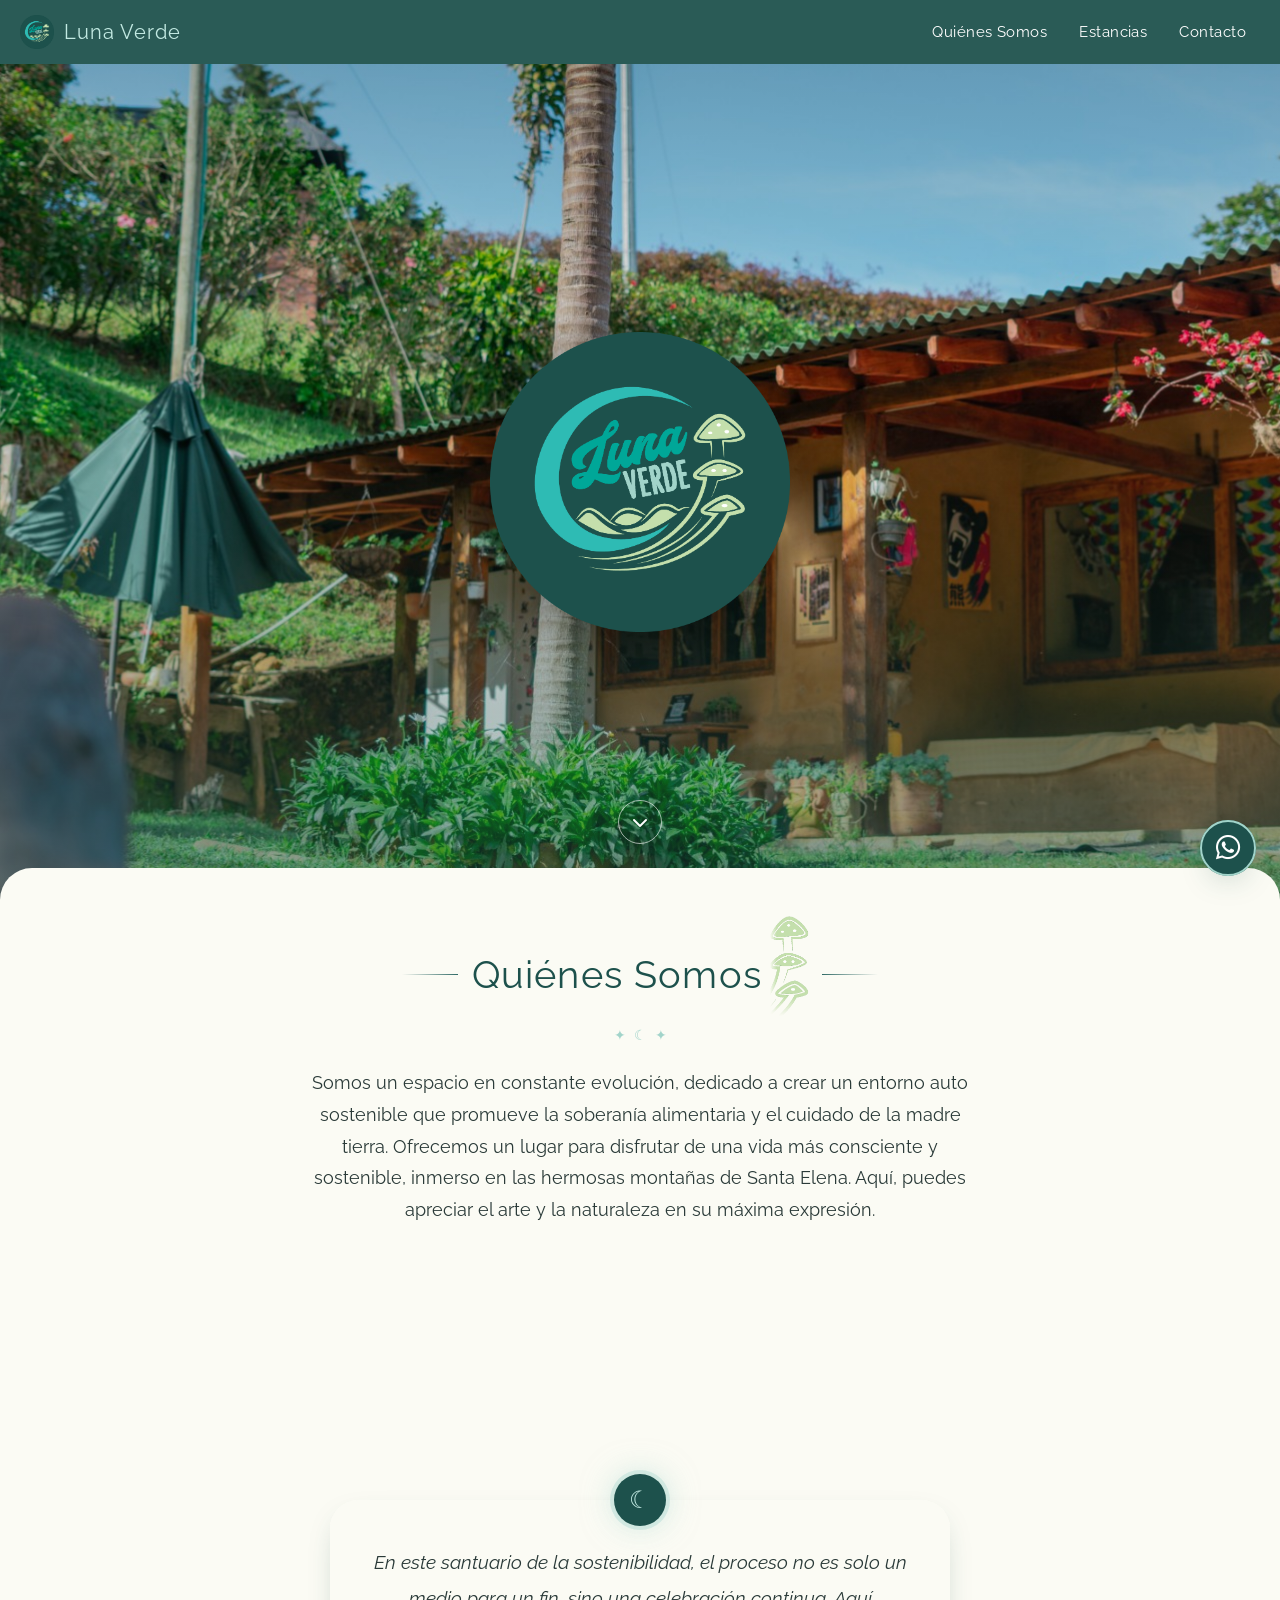
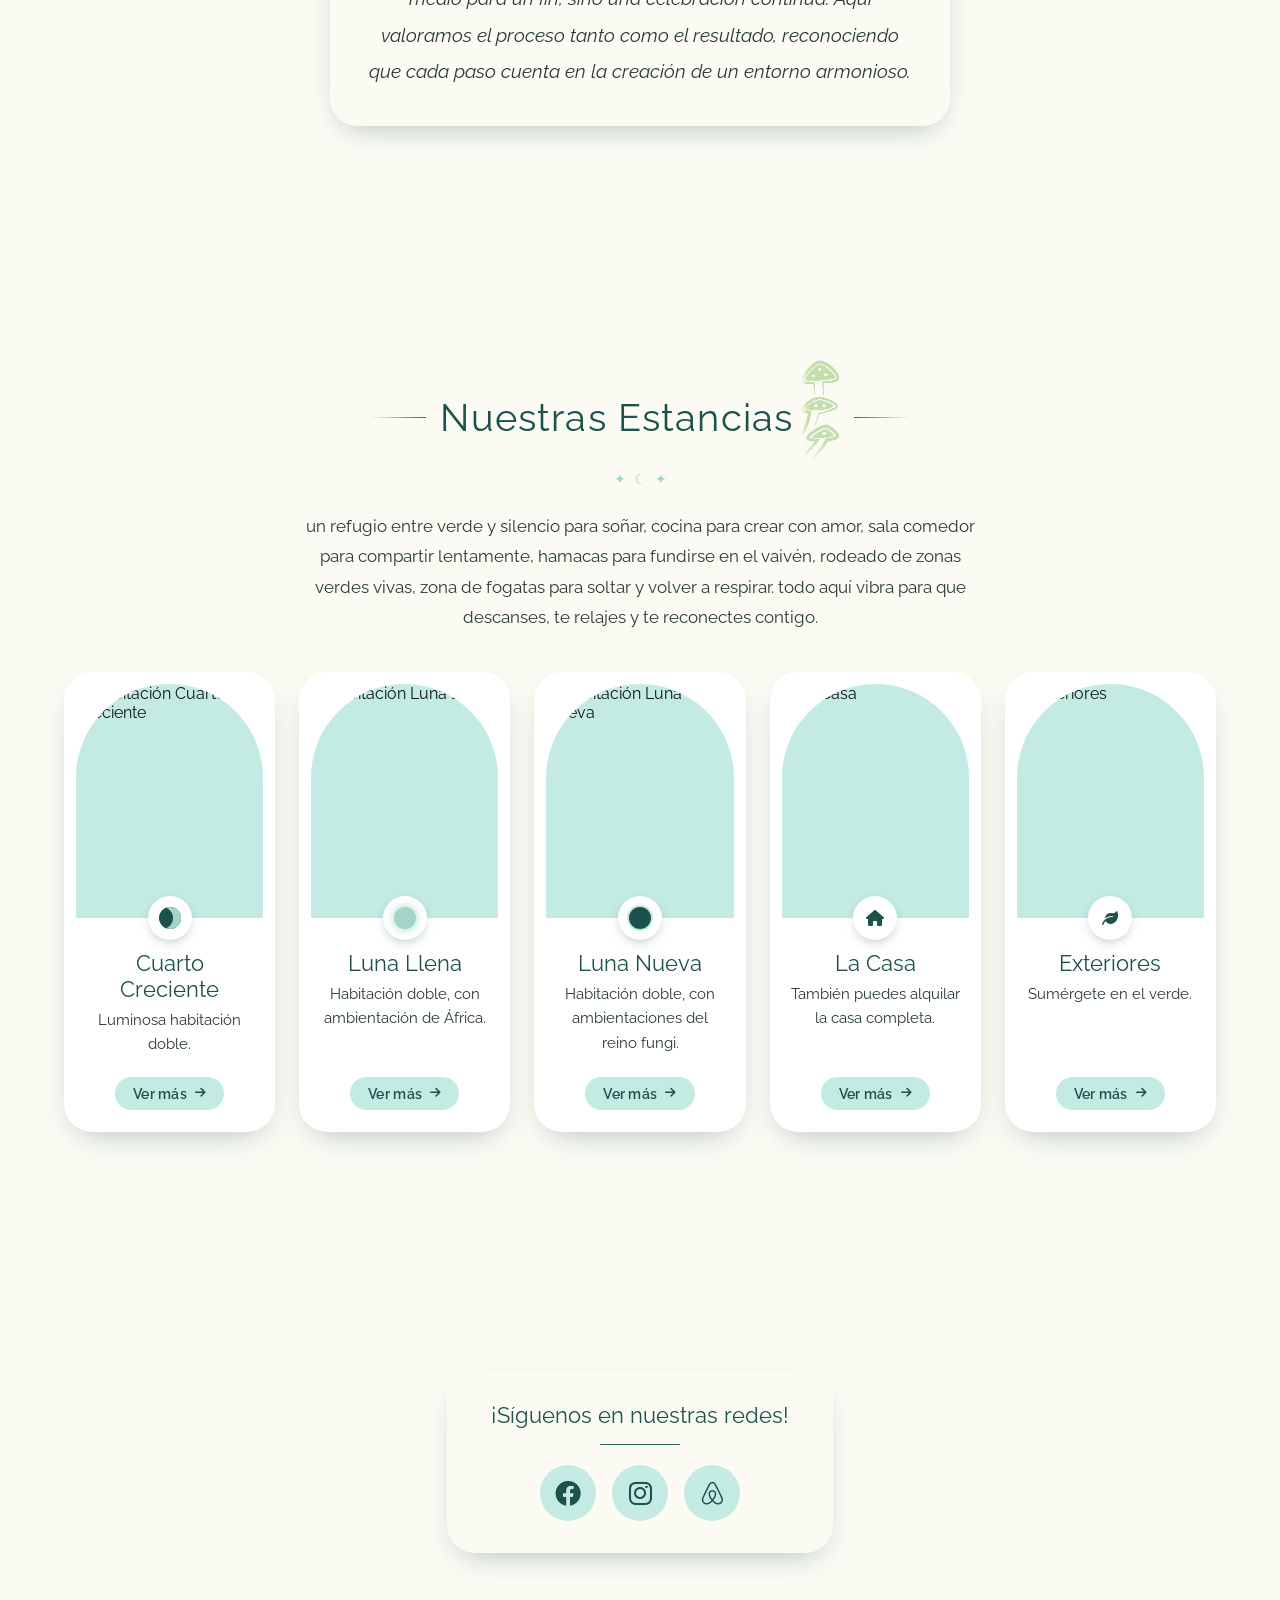
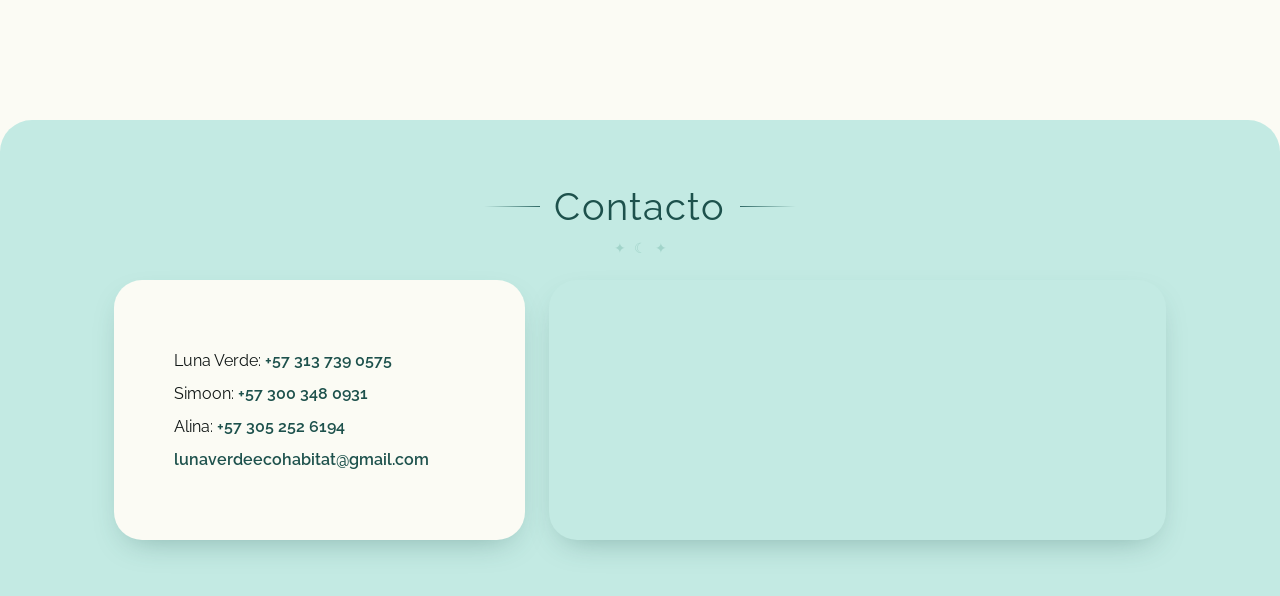
==== commit e91ac180: "images, growing logo, pulsing start" ====
--- a/index.html
+++ b/index.html
@@ -23,16 +23,15 @@
     </div>
     <div class="loader-scene" aria-hidden="true">
       <div class="loader-orbit"><span></span></div>
-      <div class="loader-moon"></div>
-    </div>
-    <p class="loader-text">Luna Verde</p>
+      <img src="./assets/logo%20color%20grande.png" alt="" class="loader-logo">
+    </div>
     <p class="loader-sub">preparando la magia…</p>
   </div>
 
   <!-- NAV -->
   <nav class="topnav">
     <a href="#home" class="tab-title">
-      <img src="./assets/solo-logo.png" alt="">
+      <img src="./assets/logo%20color%20grande.png" alt="">
       <span>Luna Verde</span>
     </a>
     <div class="links-container">
@@ -49,7 +48,7 @@
 
   <!-- HERO PARALLAX -->
   <section class="parallax hero-parallax" id="home">
-    <img src="./assets/logo.png" alt="Luna Verde Ecohabitat" class="hero-logo">
+    <img src="./assets/logo%20color%20grande.png" alt="Luna Verde Ecohabitat" class="hero-logo">
     <a href="#who-we-are" class="scroll-hint" aria-label="Bajar"><i class="fa-solid fa-chevron-down"></i></a>
   </section>
 
@@ -81,10 +80,11 @@
       <h2>Nuestras Estancias <img src="./assets/funghi.png" alt="" class="funghi"></h2>
     </div>
     <div class="experiences-intro">
-      <p>
-        Habitaciones en la Naturaleza Viva. Sumérgete en la serenidad de nuestras habitaciones, con vistas a las
-        montañas de Santa Elena y naturaleza. Cada habitación cuenta con una decoración sencilla pero acogedora,
-        utilizando materiales naturales que reflejan nuestro compromiso con el medio ambiente.
+      <p style="text-transform:lowercase;">
+        Un refugio entre verde y silencio para soñar, cocina para crear con amor, 
+       sala comedor para compartir lentamente, hamacas para fundirse en el vaivén, 
+       rodeado de zonas verdes vivas, zona de fogatas para soltar y volver a respirar.
+        Todo aquÍ vibra para que descanses, te relajes y te reconectes contigo.
       </p>
     </div>
     <div id="experiences">
@@ -189,7 +189,7 @@
         </div>
         <div class="icon-contact-container">
           <img src="./assets/phone-call.png" alt="">
-          <span>Susana: <a href="tel:+573242310182">+57 324 231 0182</a></span>
+          <span>Alina: <a href="tel:+573052526194">+57 305 252 6194</a></span>
         </div>
         <div class="icon-contact-container">
           <img src="./assets/email.png" alt="">
--- a/css/styles.css
+++ b/css/styles.css
@@ -5,71 +5,74 @@
 
 /* --- Custom Fonts --- */
 @font-face {
-  font-family: "Harabara";
-  src: url("../assets/fonts/harabara_mais/Harabara Mais Demo.otf") format("opentype");
-  font-weight: normal;
-  font-style: normal;
-  font-display: swap;
+	font-family: "Harabara";
+	src: url("../assets/fonts/harabara_mais/Harabara Mais Demo.otf")
+		format("opentype");
+	font-weight: normal;
+	font-style: normal;
+	font-display: swap;
 }
 
 @font-face {
-  font-family: "TTCommons";
-  src: url("../assets/fonts/tt-commons-cufonfonts/TT Commons Regular.otf") format("opentype");
-  font-weight: normal;
-  font-style: normal;
-  font-display: swap;
+	font-family: "TTCommons";
+	src: url("../assets/fonts/tt-commons-cufonfonts/TT Commons Regular.otf")
+		format("opentype");
+	font-weight: normal;
+	font-style: normal;
+	font-display: swap;
 }
 
 /* --- Tokens --- */
 :root {
-  /* Palette */
-  --green-dark: #1d514c;
-  --green-deep: #133a36;
-  --green-mid: #306a66;
-  --green-light: #a2d4ca;
-  --green-pale: #c3eae3;
-  --green-bg: #fbfbf4;
-  --text-dark: #101615;
-  --text-mid: #2a3a38;
-  --white: #ffffff;
-
-  /* Type */
-  --font-display: "Harabara", "Raleway", sans-serif;
-  --font-body: "TTCommons", "Raleway", sans-serif;
-
-  /* Shape & depth */
-  --nav-height: 64px;
-  --radius: 14px;
-  --radius-lg: 28px;
-  --arch: 999px 999px var(--radius) var(--radius);
-  --shadow-soft: 0 12px 32px -14px rgba(29, 81, 76, 0.4);
-  --shadow-lift: 0 24px 44px -18px rgba(29, 81, 76, 0.5);
-  --shadow-glow: 0 0 0 4px rgba(162, 212, 202, 0.35), 0 0 32px rgba(162, 212, 202, 0.55);
-  --ease-float: cubic-bezier(0.45, 0.05, 0.25, 1);
+	/* Palette */
+	--green-dark: #1d514c;
+	--green-deep: #133a36;
+	--green-mid: #306a66;
+	--green-light: #a2d4ca;
+	--green-pale: #c3eae3;
+	--green-bg: #fbfbf4;
+	--text-dark: #101615;
+	--text-mid: #2a3a38;
+	--white: #ffffff;
+
+	/* Type */
+	--font-display: "Harabara", "Raleway", sans-serif;
+	--font-body: "TTCommons", "Raleway", sans-serif;
+
+	/* Shape & depth */
+	--nav-height: 64px;
+	--radius: 14px;
+	--radius-lg: 28px;
+	--arch: 999px 999px var(--radius) var(--radius);
+	--shadow-soft: 0 12px 32px -14px rgba(29, 81, 76, 0.4);
+	--shadow-lift: 0 24px 44px -18px rgba(29, 81, 76, 0.5);
+	--shadow-glow:
+		0 0 0 4px rgba(162, 212, 202, 0.35), 0 0 32px rgba(162, 212, 202, 0.55);
+	--ease-float: cubic-bezier(0.45, 0.05, 0.25, 1);
 }
 
 /* --- Reset & Base --- */
 *,
 *::before,
 *::after {
-  box-sizing: border-box;
+	box-sizing: border-box;
 }
 
 html {
-  scroll-behavior: smooth;
-  scroll-padding-top: var(--nav-height);
+	scroll-behavior: smooth;
+	scroll-padding-top: var(--nav-height);
 }
 
 body {
-  margin: 0;
-  font-family: "Raleway", sans-serif;
-  color: var(--text-dark);
-  background-color: var(--green-bg);
-  -webkit-font-smoothing: antialiased;
+	margin: 0;
+	font-family: "Raleway", sans-serif;
+	color: var(--text-dark);
+	background-color: var(--green-bg);
+	-webkit-font-smoothing: antialiased;
 }
 
 body.is-loading {
-  overflow: hidden;
+	overflow: hidden;
 }
 
 h1,
@@ -78,298 +81,330 @@
 h4,
 h5,
 h6 {
-  margin: 0;
-  font-family: var(--font-display);
-  font-weight: normal;
+	margin: 0;
+	font-family: var(--font-display);
+	font-weight: normal;
 }
 
 p {
-  font-family: var(--font-body);
-  line-height: 1.8;
+	font-family: var(--font-body);
+	line-height: 1.8;
 }
 
 a {
-  color: inherit;
-  text-decoration: none;
-  transition: color 0.25s ease;
+	color: inherit;
+	text-decoration: none;
+	transition: color 0.25s ease;
 }
 
 img {
-  display: block;
-  max-width: 100%;
+	display: block;
+	max-width: 100%;
 }
 
 button {
-  font: inherit;
+	font: inherit;
 }
 
 :focus-visible {
-  outline: 2px dashed var(--green-mid);
-  outline-offset: 3px;
+	outline: 2px dashed var(--green-mid);
+	outline-offset: 3px;
 }
 
 /* =============================================
    LOADER — a little moon going through its phases
    ============================================= */
 .loader {
-  position: fixed;
-  inset: 0;
-  z-index: 2000;
-  display: flex;
-  flex-direction: column;
-  align-items: center;
-  justify-content: center;
-  gap: 32px;
-  background: radial-gradient(circle at 50% 42%, var(--green-mid) 0%, var(--green-dark) 45%, var(--green-deep) 100%);
-  color: var(--green-pale);
-  transition: opacity 0.7s ease, visibility 0.7s ease;
+	position: fixed;
+	inset: 0;
+	z-index: 2000;
+	display: flex;
+	flex-direction: column;
+	align-items: center;
+	justify-content: center;
+	gap: 32px;
+	background: radial-gradient(
+		circle at 50% 42%,
+		var(--green-mid) 0%,
+		var(--green-dark) 45%,
+		var(--green-deep) 100%
+	);
+	color: var(--green-pale);
+	transition:
+		opacity 0.7s ease,
+		visibility 0.7s ease;
 }
 
 .loader.hidden {
-  opacity: 0;
-  visibility: hidden;
+	opacity: 0;
+	visibility: hidden;
 }
 
 .loader-scene {
-  position: relative;
-  width: 160px;
-  height: 160px;
-  display: grid;
-  place-items: center;
-}
-
-.loader-moon {
-  position: relative;
-  width: 92px;
-  height: 92px;
-  border-radius: 50%;
-  overflow: hidden;
-  background:
-    radial-gradient(circle at 30% 62%, rgba(48, 106, 102, 0.18) 0 7px, transparent 8px),
-    radial-gradient(circle at 64% 30%, rgba(48, 106, 102, 0.15) 0 10px, transparent 11px),
-    radial-gradient(circle at 70% 70%, rgba(48, 106, 102, 0.12) 0 5px, transparent 6px),
-    radial-gradient(circle at 35% 30%, var(--white) 0%, var(--green-pale) 50%, var(--green-light) 100%);
-  box-shadow: 0 0 30px rgba(195, 234, 227, 0.55), 0 0 90px rgba(162, 212, 202, 0.3);
-  animation: moonPulse 2.6s ease-in-out infinite;
-}
-
-/* The shadow sweeping across draws the phases */
-.loader-moon::before {
-  content: "";
-  position: absolute;
-  inset: -2px;
-  border-radius: 50%;
-  background-color: rgba(19, 58, 54, 0.92);
-  animation: moonPhase 2.6s ease-in-out infinite;
+	position: relative;
+	width: 230px;
+	height: 230px;
+	display: grid;
+	place-items: center;
+}
+
+/* The logo badge breathing in and out with a soft glow */
+.loader-logo {
+	width: 168px;
+	height: 168px;
+	border-radius: 50%;
+	animation: logoPulse 2.4s ease-in-out infinite;
 }
 
 .loader-orbit {
-  position: absolute;
-  inset: 0;
-  border: 1px dashed rgba(195, 234, 227, 0.25);
-  border-radius: 50%;
-  animation: spin 9s linear infinite;
+	position: absolute;
+	inset: 0;
+	border: 1px dashed rgba(195, 234, 227, 0.25);
+	border-radius: 50%;
+	animation: spin 9s linear infinite;
 }
 
 .loader-orbit span {
-  position: absolute;
-  top: -5px;
-  left: 50%;
-  width: 10px;
-  height: 10px;
-  margin-left: -5px;
-  border-radius: 50%;
-  background-color: var(--green-pale);
-  box-shadow: 0 0 12px var(--green-pale);
+	position: absolute;
+	top: -5px;
+	left: 50%;
+	width: 10px;
+	height: 10px;
+	margin-left: -5px;
+	border-radius: 50%;
+	background-color: var(--green-pale);
+	box-shadow: 0 0 12px var(--green-pale);
 }
 
 .loader-stars span {
-  position: absolute;
-  width: 4px;
-  height: 4px;
-  border-radius: 50%;
-  background-color: var(--green-pale);
-  animation: twinkle 2.4s ease-in-out infinite;
-}
-
-.loader-stars span:nth-child(1) { top: 18%; left: 22%; animation-delay: 0s; }
-.loader-stars span:nth-child(2) { top: 28%; left: 78%; animation-delay: 0.6s; }
-.loader-stars span:nth-child(3) { top: 70%; left: 15%; animation-delay: 1.2s; }
-.loader-stars span:nth-child(4) { top: 78%; left: 82%; animation-delay: 0.3s; }
-.loader-stars span:nth-child(5) { top: 12%; left: 55%; animation-delay: 0.9s; }
-.loader-stars span:nth-child(6) { top: 58%; left: 90%; animation-delay: 1.5s; }
-
-.loader-text {
-  margin: 0;
-  font-family: var(--font-display);
-  font-size: 1.6rem;
-  letter-spacing: 0.3em;
-  text-transform: uppercase;
-  text-align: center;
+	position: absolute;
+	width: 4px;
+	height: 4px;
+	border-radius: 50%;
+	background-color: var(--green-pale);
+	animation: twinkle 2.4s ease-in-out infinite;
+}
+
+.loader-stars span:nth-child(1) {
+	top: 18%;
+	left: 22%;
+	animation-delay: 0s;
+}
+.loader-stars span:nth-child(2) {
+	top: 28%;
+	left: 78%;
+	animation-delay: 0.6s;
+}
+.loader-stars span:nth-child(3) {
+	top: 70%;
+	left: 15%;
+	animation-delay: 1.2s;
+}
+.loader-stars span:nth-child(4) {
+	top: 78%;
+	left: 82%;
+	animation-delay: 0.3s;
+}
+.loader-stars span:nth-child(5) {
+	top: 12%;
+	left: 55%;
+	animation-delay: 0.9s;
+}
+.loader-stars span:nth-child(6) {
+	top: 58%;
+	left: 90%;
+	animation-delay: 1.5s;
 }
 
 .loader-sub {
-  margin: -20px 0 0;
-  font-size: 0.95rem;
-  font-style: italic;
-  letter-spacing: 0.05em;
-  color: var(--green-light);
-  animation: breathe 2.6s ease-in-out infinite;
-}
-
-@keyframes moonPhase {
-  from { transform: translateX(-104%); }
-  to { transform: translateX(104%); }
-}
-
-@keyframes moonPulse {
-  0%, 100% { transform: scale(1); }
-  50% { transform: scale(1.06); }
+	margin: 0;
+	font-size: 0.95rem;
+	font-style: italic;
+	letter-spacing: 0.05em;
+	color: var(--green-light);
+	animation: breathe 2.6s ease-in-out infinite;
+}
+
+@keyframes logoPulse {
+	0%,
+	100% {
+		transform: scale(1);
+		box-shadow:
+			0 0 0 0 rgba(162, 212, 202, 0.45),
+			0 0 30px rgba(162, 212, 202, 0.25);
+	}
+
+	50% {
+		transform: scale(1.08);
+		box-shadow:
+			0 0 0 14px rgba(162, 212, 202, 0),
+			0 0 60px rgba(162, 212, 202, 0.5);
+	}
 }
 
 @keyframes spin {
-  to { transform: rotate(360deg); }
+	to {
+		transform: rotate(360deg);
+	}
 }
 
 @keyframes twinkle {
-  0%, 100% { opacity: 0.2; transform: scale(0.6); }
-  50% { opacity: 1; transform: scale(1.3); }
+	0%,
+	100% {
+		opacity: 0.2;
+		transform: scale(0.6);
+	}
+	50% {
+		opacity: 1;
+		transform: scale(1.3);
+	}
 }
 
 @keyframes breathe {
-  0%, 100% { opacity: 0.5; }
-  50% { opacity: 1; }
+	0%,
+	100% {
+		opacity: 0.5;
+	}
+	50% {
+		opacity: 1;
+	}
 }
 
 /* =============================================
    NAV
    ============================================= */
 .topnav {
-  position: sticky;
-  top: 0;
-  z-index: 900;
-  height: var(--nav-height);
-  display: flex;
-  align-items: center;
-  justify-content: space-between;
-  padding: 0 20px;
-  background-color: rgba(29, 81, 76, 0.94);
-  backdrop-filter: blur(10px);
-  color: var(--white);
+	position: sticky;
+	top: 0;
+	z-index: 900;
+	height: var(--nav-height);
+	display: flex;
+	align-items: center;
+	justify-content: space-between;
+	padding: 0 20px;
+	background-color: rgba(29, 81, 76, 0.94);
+	backdrop-filter: blur(10px);
+	color: var(--white);
 }
 
 .tab-title {
-  display: flex;
-  align-items: center;
-  gap: 10px;
-  font-family: var(--font-display);
-  font-size: 1.25rem;
-  letter-spacing: 0.05em;
-  color: var(--green-pale);
+	display: flex;
+	align-items: center;
+	gap: 10px;
+	font-family: var(--font-display);
+	font-size: 1.25rem;
+	letter-spacing: 0.05em;
+	color: var(--green-pale);
 }
 
 .tab-title img {
-  width: 34px;
-  transition: transform 0.6s var(--ease-float);
+	width: 34px;
+	transition: transform 0.6s var(--ease-float);
 }
 
 .tab-title:hover img {
-  transform: rotate(-14deg) scale(1.08);
+	transform: rotate(-14deg) scale(1.08);
 }
 
 .links-container {
-  display: flex;
-  align-items: center;
+	display: flex;
+	align-items: center;
 }
 
 #myLinks {
-  display: flex;
-  gap: 4px;
+	display: flex;
+	gap: 4px;
 }
 
 #myLinks a {
-  position: relative;
-  padding: 8px 14px;
-  font-size: 0.95rem;
-  letter-spacing: 0.03em;
+	position: relative;
+	padding: 8px 14px;
+	font-size: 0.95rem;
+	letter-spacing: 0.03em;
 }
 
 /* little glowing dot under the hovered link */
 #myLinks a::after {
-  content: "";
-  position: absolute;
-  left: 50%;
-  bottom: 0;
-  width: 5px;
-  height: 5px;
-  border-radius: 50%;
-  background-color: var(--green-light);
-  box-shadow: 0 0 8px var(--green-light);
-  transform: translateX(-50%) scale(0);
-  transition: transform 0.3s var(--ease-float);
+	content: "";
+	position: absolute;
+	left: 50%;
+	bottom: 0;
+	width: 5px;
+	height: 5px;
+	border-radius: 50%;
+	background-color: var(--green-light);
+	box-shadow: 0 0 8px var(--green-light);
+	transform: translateX(-50%) scale(0);
+	transition: transform 0.3s var(--ease-float);
 }
 
 #myLinks a:hover {
-  color: var(--green-light);
+	color: var(--green-light);
 }
 
 #myLinks a:hover::after {
-  transform: translateX(-50%) scale(1);
+	transform: translateX(-50%) scale(1);
 }
 
 .topnav a.icon {
-  display: none;
-  padding: 8px;
-  font-size: 1.5rem;
+	display: none;
+	padding: 8px;
+	font-size: 1.5rem;
 }
 
 .topnav a.icon[aria-expanded="true"] i::before {
-  content: "\f00d"; /* fa-times, so the icon flips to an X when open */
+	content: "\f00d"; /* fa-times, so the icon flips to an X when open */
 }
 
 @media screen and (max-width: 699px) {
-  .topnav a.icon {
-    display: block;
-  }
-
-  #myLinks {
-    display: none;
-    position: absolute;
-    top: 100%;
-    left: 0;
-    right: 0;
-    flex-direction: column;
-    padding: 8px 0 16px;
-    background-color: var(--green-dark);
-    border-radius: 0 0 var(--radius-lg) var(--radius-lg);
-    box-shadow: var(--shadow-soft);
-  }
-
-  #myLinks.open {
-    display: flex;
-    animation: dropIn 0.35s var(--ease-float);
-  }
-
-  #myLinks a {
-    padding: 14px 32px;
-    font-size: 1.05rem;
-  }
-
-  #myLinks a::after {
-    left: 18px;
-    top: 50%;
-    bottom: auto;
-    transform: translateY(-50%) scale(0);
-  }
-
-  #myLinks a:hover::after {
-    transform: translateY(-50%) scale(1);
-  }
+	.topnav a.icon {
+		display: block;
+	}
+
+	#myLinks {
+		display: none;
+		position: absolute;
+		top: 100%;
+		left: 0;
+		right: 0;
+		flex-direction: column;
+		padding: 8px 0 16px;
+		background-color: var(--green-dark);
+		border-radius: 0 0 var(--radius-lg) var(--radius-lg);
+		box-shadow: var(--shadow-soft);
+	}
+
+	#myLinks.open {
+		display: flex;
+		animation: dropIn 0.35s var(--ease-float);
+	}
+
+	#myLinks a {
+		padding: 14px 32px;
+		font-size: 1.05rem;
+	}
+
+	#myLinks a::after {
+		left: 18px;
+		top: 50%;
+		bottom: auto;
+		transform: translateY(-50%) scale(0);
+	}
+
+	#myLinks a:hover::after {
+		transform: translateY(-50%) scale(1);
+	}
 }
 
 @keyframes dropIn {
-  from { opacity: 0; transform: translateY(-8px); }
-  to { opacity: 1; transform: none; }
+	from {
+		opacity: 0;
+		transform: translateY(-8px);
+	}
+	to {
+		opacity: 1;
+		transform: none;
+	}
 }
 
 /* =============================================
@@ -378,94 +413,110 @@
 
 /* --- Section heading with moon ornament --- */
 .title-container {
-  padding: 64px 24px 8px;
-  text-align: center;
+	padding: 64px 24px 8px;
+	text-align: center;
 }
 
 .title-container h2 {
-  display: inline-flex;
-  align-items: center;
-  gap: 14px;
-  color: var(--green-dark);
-  font-size: clamp(1.6rem, 5vw, 2.4rem);
-  letter-spacing: 0.03em;
+	display: inline-flex;
+	align-items: center;
+	gap: 14px;
+	color: var(--green-dark);
+	font-size: clamp(1.6rem, 5vw, 2.4rem);
+	letter-spacing: 0.03em;
 }
 
 .title-container h2::before,
 .title-container h2::after {
-  content: "";
-  width: clamp(20px, 6vw, 56px);
-  height: 1px;
-  background: linear-gradient(90deg, transparent, var(--green-mid));
+	content: "";
+	width: clamp(20px, 6vw, 56px);
+	height: 1px;
+	background: linear-gradient(90deg, transparent, var(--green-mid));
 }
 
 .title-container h2::after {
-  background: linear-gradient(90deg, var(--green-mid), transparent);
+	background: linear-gradient(90deg, var(--green-mid), transparent);
 }
 
 .title-container::after {
-  content: "\2726\00a0\00a0\263E\00a0\00a0\2726";
-  display: block;
-  margin-top: 10px;
-  font-size: 0.9rem;
-  color: var(--green-light);
-}
-
-/* --- Funghi: a tiny mushroom swaying next to headings --- */
+	content: "\2726\00a0\00a0\263E\00a0\00a0\2726";
+	display: block;
+	margin-top: 10px;
+	font-size: 0.9rem;
+	color: var(--green-light);
+}
+
+/* --- Funghi: mushrooms that grow once they scroll into view (see loader.js) --- */
 .funghi {
-  width: 1.3em;
-  height: auto;
-  margin-left: -6px;
-  align-self: flex-end;
-  transform-origin: bottom center;
-  animation: sway 4s ease-in-out infinite;
-  pointer-events: none;
-}
-
-@keyframes sway {
-  0%, 100% { transform: rotate(-6deg); }
-  50% { transform: rotate(6deg) scale(1.05); }
+	height: 2.2em;
+	width: auto;
+	margin-left: -4px;
+	align-self: flex-end;
+	transform-origin: bottom center;
+	pointer-events: none;
+}
+
+.funghi.grow-in {
+	animation: growFunghi 2.5s ease-in-out forwards;
+}
+
+@keyframes growFunghi {
+	from {
+		transform: scale(1);
+	}
+
+	to {
+		transform: scale(1.12, 1.2);
+	}
 }
 
 /* --- Floating WhatsApp button --- */
 .wpp-button {
-  position: fixed;
-  right: 24px;
-  bottom: 24px;
-  z-index: 1001;
-  width: 56px;
-  height: 56px;
-  display: grid;
-  place-items: center;
-  border-radius: 50%;
-  background-color: var(--green-dark);
-  color: var(--white);
-  box-shadow: var(--shadow-soft);
-  transition: transform 0.35s var(--ease-float), box-shadow 0.35s ease;
+	position: fixed;
+	right: 24px;
+	bottom: 24px;
+	z-index: 1001;
+	width: 56px;
+	height: 56px;
+	display: grid;
+	place-items: center;
+	border-radius: 50%;
+	background-color: var(--green-dark);
+	color: var(--white);
+	box-shadow: var(--shadow-soft);
+	transition:
+		transform 0.35s var(--ease-float),
+		box-shadow 0.35s ease;
 }
 
 .wpp-button i {
-  font-size: 28px;
+	font-size: 28px;
 }
 
 .wpp-button::before {
-  content: "";
-  position: absolute;
-  inset: 0;
-  border-radius: 50%;
-  border: 2px solid var(--green-light);
-  animation: ripple 2.8s ease-out infinite;
+	content: "";
+	position: absolute;
+	inset: 0;
+	border-radius: 50%;
+	border: 2px solid var(--green-light);
+	animation: ripple 2.8s ease-out infinite;
 }
 
 .wpp-button:hover {
-  color: var(--green-pale);
-  transform: scale(1.08) rotate(-8deg);
-  box-shadow: var(--shadow-glow);
+	color: var(--green-pale);
+	transform: scale(1.08) rotate(-8deg);
+	box-shadow: var(--shadow-glow);
 }
 
 @keyframes ripple {
-  from { transform: scale(1); opacity: 0.8; }
-  to { transform: scale(1.6); opacity: 0; }
+	from {
+		transform: scale(1);
+		opacity: 0.8;
+	}
+	to {
+		transform: scale(1.6);
+		opacity: 0;
+	}
 }
 
 /* =============================================
@@ -474,227 +525,252 @@
 
 /* Sections overlap slightly with rounded tops, like stacked paper */
 .layer {
-  position: relative;
-  margin-top: -32px;
-  border-radius: 32px 32px 0 0;
-  background-color: var(--green-bg);
+	position: relative;
+	margin-top: -32px;
+	border-radius: 32px 32px 0 0;
+	background-color: var(--green-bg);
 }
 
 /* --- Parallax backgrounds --- */
 .parallax {
-  position: relative;
-  display: flex;
-  justify-content: center;
-  align-items: center;
-  background-size: cover;
-  background-position: center;
-  background-repeat: no-repeat;
+	position: relative;
+	display: flex;
+	justify-content: center;
+	align-items: center;
+	background-size: cover;
+	background-position: center;
+	background-repeat: no-repeat;
 }
 
 .hero-parallax {
-  height: calc(100vh - var(--nav-height));
-  min-height: 480px;
-  background-image:
-    linear-gradient(180deg, rgba(16, 22, 21, 0.3), rgba(16, 22, 21, 0.05) 45%, rgba(29, 81, 76, 0.45)),
-    url("../assets/exterior.jpg");
+	height: calc(100vh - var(--nav-height));
+	min-height: 480px;
+	background-image:
+		linear-gradient(
+			180deg,
+			rgba(16, 22, 21, 0.3),
+			rgba(16, 22, 21, 0.05) 45%,
+			rgba(29, 81, 76, 0.45)
+		),
+		url("../assets/FachadaDía.jpg");
 }
 
 .quote-parallax {
-  min-height: 70vh;
-  padding: 72px 20px 104px;
-  background-image:
-    linear-gradient(rgba(29, 81, 76, 0.35), rgba(29, 81, 76, 0.35)),
-    url("../assets/Deck.jpeg");
+	min-height: 70vh;
+	padding: 72px 20px 104px;
+	background-image:
+		linear-gradient(rgba(29, 81, 76, 0.35), rgba(29, 81, 76, 0.35)),
+		url("../assets/Deck.jpeg");
 }
 
 @media screen and (min-width: 700px) {
-  .hero-parallax,
-  .quote-parallax,
-  .social-section {
-    background-attachment: fixed;
-  }
+	.hero-parallax,
+	.quote-parallax,
+	.social-section {
+		background-attachment: fixed;
+	}
 }
 
 /* --- Hero --- */
 .hero-logo {
-  width: min(300px, 68vw);
-  filter: drop-shadow(0 8px 28px rgba(0, 0, 0, 0.35));
-  animation: float 6s ease-in-out infinite;
+	width: min(300px, 68vw);
+	filter: drop-shadow(0 8px 28px rgba(0, 0, 0, 0.35));
+	animation: float 6s ease-in-out infinite;
 }
 
 .scroll-hint {
-  position: absolute;
-  bottom: 56px;
-  left: 50%;
-  width: 44px;
-  height: 44px;
-  margin-left: -22px;
-  display: grid;
-  place-items: center;
-  border-radius: 50%;
-  border: 1px solid rgba(255, 255, 255, 0.6);
-  color: var(--white);
-  animation: bob 2.2s ease-in-out infinite;
+	position: absolute;
+	bottom: 56px;
+	left: 50%;
+	width: 44px;
+	height: 44px;
+	margin-left: -22px;
+	display: grid;
+	place-items: center;
+	border-radius: 50%;
+	border: 1px solid rgba(255, 255, 255, 0.6);
+	color: var(--white);
+	animation: bob 2.2s ease-in-out infinite;
 }
 
 .scroll-hint:hover {
-  background-color: rgba(255, 255, 255, 0.15);
+	background-color: rgba(255, 255, 255, 0.15);
 }
 
 @keyframes float {
-  0%, 100% { transform: translateY(0); }
-  50% { transform: translateY(-12px); }
+	0%,
+	100% {
+		transform: translateY(0);
+	}
+	50% {
+		transform: translateY(-12px);
+	}
 }
 
 @keyframes bob {
-  0%, 100% { transform: translateY(0); opacity: 0.7; }
-  50% { transform: translateY(8px); opacity: 1; }
+	0%,
+	100% {
+		transform: translateY(0);
+		opacity: 0.7;
+	}
+	50% {
+		transform: translateY(8px);
+		opacity: 1;
+	}
 }
 
 /* --- Who we are --- */
 .section-description {
-  max-width: 720px;
-  margin: 0 auto;
-  padding: 16px 24px 88px;
-  text-align: center;
-  font-size: 1.1rem;
-  color: var(--text-mid);
+	max-width: 720px;
+	margin: 0 auto;
+	padding: 16px 24px 88px;
+	text-align: center;
+	font-size: 1.1rem;
+	color: var(--text-mid);
 }
 
 /* --- Quote --- */
 .over-parallax {
-  position: relative;
-  max-width: 620px;
-  padding: 44px 36px 36px;
-  border-radius: var(--radius-lg);
-  background-color: rgba(251, 251, 244, 0.9);
-  backdrop-filter: blur(6px);
-  box-shadow: var(--shadow-soft);
-  text-align: center;
-  font-family: var(--font-body);
-  font-size: clamp(1rem, 2.4vw, 1.2rem);
-  font-style: italic;
-  line-height: 1.9;
-  color: var(--text-mid);
+	position: relative;
+	max-width: 620px;
+	padding: 44px 36px 36px;
+	border-radius: var(--radius-lg);
+	background-color: rgba(251, 251, 244, 0.9);
+	backdrop-filter: blur(6px);
+	box-shadow: var(--shadow-soft);
+	text-align: center;
+	font-family: var(--font-body);
+	font-size: clamp(1rem, 2.4vw, 1.2rem);
+	font-style: italic;
+	line-height: 1.9;
+	color: var(--text-mid);
 }
 
 .over-parallax::before {
-  content: "\263E";
-  position: absolute;
-  top: 0;
-  left: 50%;
-  width: 52px;
-  height: 52px;
-  display: grid;
-  place-items: center;
-  border-radius: 50%;
-  background-color: var(--green-dark);
-  color: var(--green-pale);
-  font-style: normal;
-  font-size: 1.5rem;
-  transform: translate(-50%, -50%);
-  box-shadow: var(--shadow-glow);
+	content: "\263E";
+	position: absolute;
+	top: 0;
+	left: 50%;
+	width: 52px;
+	height: 52px;
+	display: grid;
+	place-items: center;
+	border-radius: 50%;
+	background-color: var(--green-dark);
+	color: var(--green-pale);
+	font-style: normal;
+	font-size: 1.5rem;
+	transform: translate(-50%, -50%);
+	box-shadow: var(--shadow-glow);
 }
 
 /* --- Experiences intro --- */
 .experiences-intro {
-  max-width: 720px;
-  margin: 0 auto;
-  padding: 0 24px;
+	max-width: 720px;
+	margin: 0 auto;
+	padding: 0 24px;
 }
 
 .experiences-intro p {
-  margin: 16px 0 8px;
-  text-align: center;
-  font-size: 1.05rem;
-  color: var(--text-mid);
+	margin: 16px 0 8px;
+	text-align: center;
+	font-size: 1.05rem;
+	color: var(--text-mid);
 }
 
 /* --- Social --- */
 .social-section {
-  min-height: 60vh;
-  padding: 64px 20px 104px;
-  display: flex;
-  align-items: center;
-  justify-content: center;
-  background-image:
-    linear-gradient(rgba(29, 81, 76, 0.25), rgba(29, 81, 76, 0.25)),
-    url("../assets/Deck.jpeg");
-  background-size: cover;
-  background-position: center;
+	min-height: 60vh;
+	padding: 64px 20px 104px;
+	display: flex;
+	align-items: center;
+	justify-content: center;
+	background-image:
+		linear-gradient(rgba(29, 81, 76, 0.25), rgba(29, 81, 76, 0.25)),
+		url("../assets/Deck.jpeg");
+	background-size: cover;
+	background-position: center;
 }
 
 .social-card {
-  padding: 32px 44px;
-  border-radius: var(--radius-lg);
-  background-color: rgba(251, 251, 244, 0.92);
-  backdrop-filter: blur(6px);
-  box-shadow: var(--shadow-soft);
-  text-align: center;
+	padding: 32px 44px;
+	border-radius: var(--radius-lg);
+	background-color: rgba(251, 251, 244, 0.92);
+	backdrop-filter: blur(6px);
+	box-shadow: var(--shadow-soft);
+	text-align: center;
 }
 
 .social-title {
-  font-family: var(--font-display);
-  font-size: 1.35rem;
-  color: var(--green-dark);
+	font-family: var(--font-display);
+	font-size: 1.35rem;
+	color: var(--green-dark);
 }
 
 .separator {
-  width: 0;
-  height: 1px;
-  margin: 16px auto 20px;
-  background-color: var(--green-mid);
-  animation: growSep 1.5s ease-out forwards;
+	width: 0;
+	height: 1px;
+	margin: 16px auto 20px;
+	background-color: var(--green-mid);
+	animation: growSep 1.5s ease-out forwards;
 }
 
 @keyframes growSep {
-  to { width: 80px; }
+	to {
+		width: 80px;
+	}
 }
 
 .icon-contact {
-  display: flex;
-  justify-content: center;
-  gap: 16px;
+	display: flex;
+	justify-content: center;
+	gap: 16px;
 }
 
 .icon-contact a {
-  width: 56px;
-  height: 56px;
-  display: grid;
-  place-items: center;
-  border-radius: 50%;
-  background-color: var(--green-pale);
-  color: var(--green-dark);
-  transition: transform 0.35s var(--ease-float), background-color 0.3s, color 0.3s, box-shadow 0.3s;
+	width: 56px;
+	height: 56px;
+	display: grid;
+	place-items: center;
+	border-radius: 50%;
+	background-color: var(--green-pale);
+	color: var(--green-dark);
+	transition:
+		transform 0.35s var(--ease-float),
+		background-color 0.3s,
+		color 0.3s,
+		box-shadow 0.3s;
 }
 
 .icon-contact a:hover {
-  background-color: var(--green-dark);
-  color: var(--green-pale);
-  transform: translateY(-4px) rotate(-6deg);
-  box-shadow: var(--shadow-glow);
+	background-color: var(--green-dark);
+	color: var(--green-pale);
+	transform: translateY(-4px) rotate(-6deg);
+	box-shadow: var(--shadow-glow);
 }
 
 .icons {
-  font-size: 26px;
+	font-size: 26px;
 }
 
 .flip {
-  animation: flip-icon 0.6s ease-in-out;
+	animation: flip-icon 0.6s ease-in-out;
 }
 
 @keyframes flip-icon {
-  50% { transform: rotateY(180deg); }
+	50% {
+		transform: rotateY(180deg);
+	}
 }
 
 /* --- Respect reduced motion --- */
 @media (prefers-reduced-motion: reduce) {
-  *,
-  *::before,
-  *::after {
-    animation-duration: 0.01ms !important;
-    animation-iteration-count: 1 !important;
-    transition-duration: 0.01ms !important;
-    scroll-behavior: auto !important;
-  }
-}
+	*,
+	*::before,
+	*::after {
+		animation-duration: 0.01ms !important;
+		animation-iteration-count: 1 !important;
+		transition-duration: 0.01ms !important;
+		scroll-behavior: auto !important;
+	}
+}
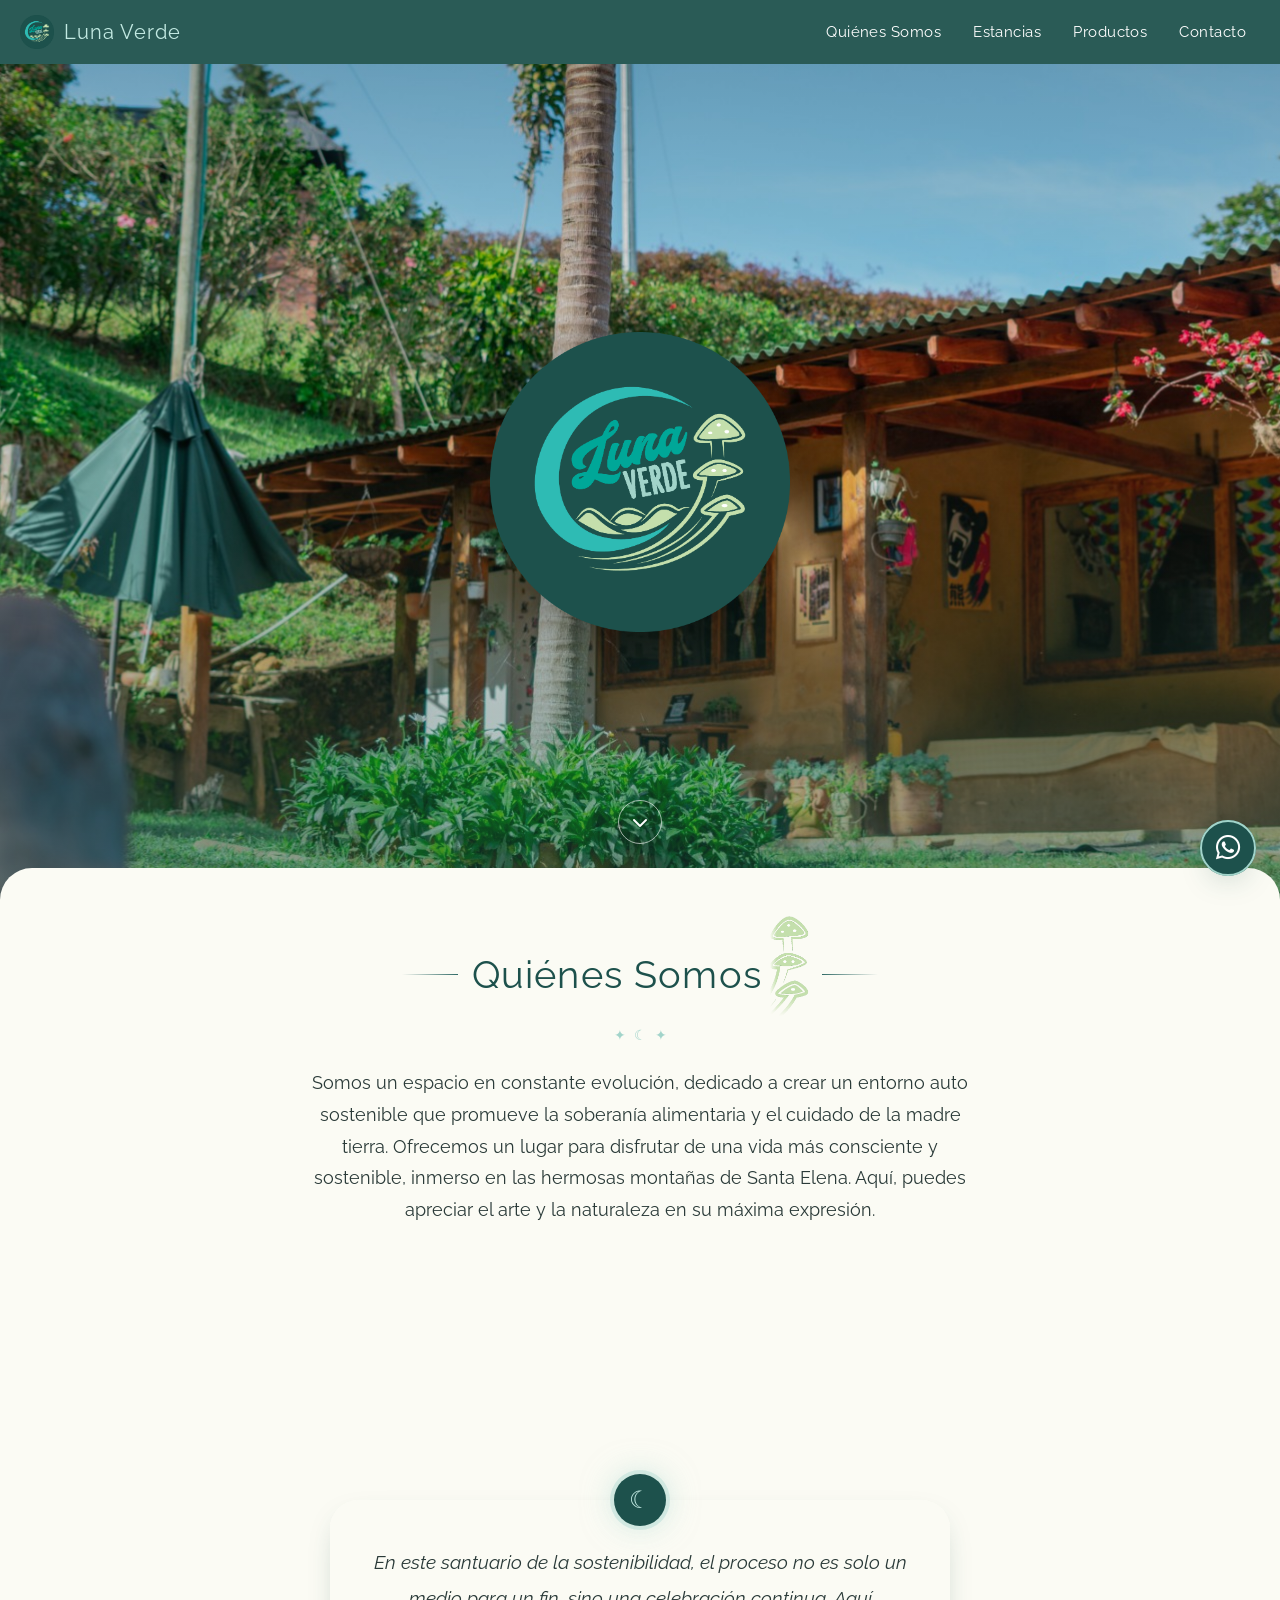
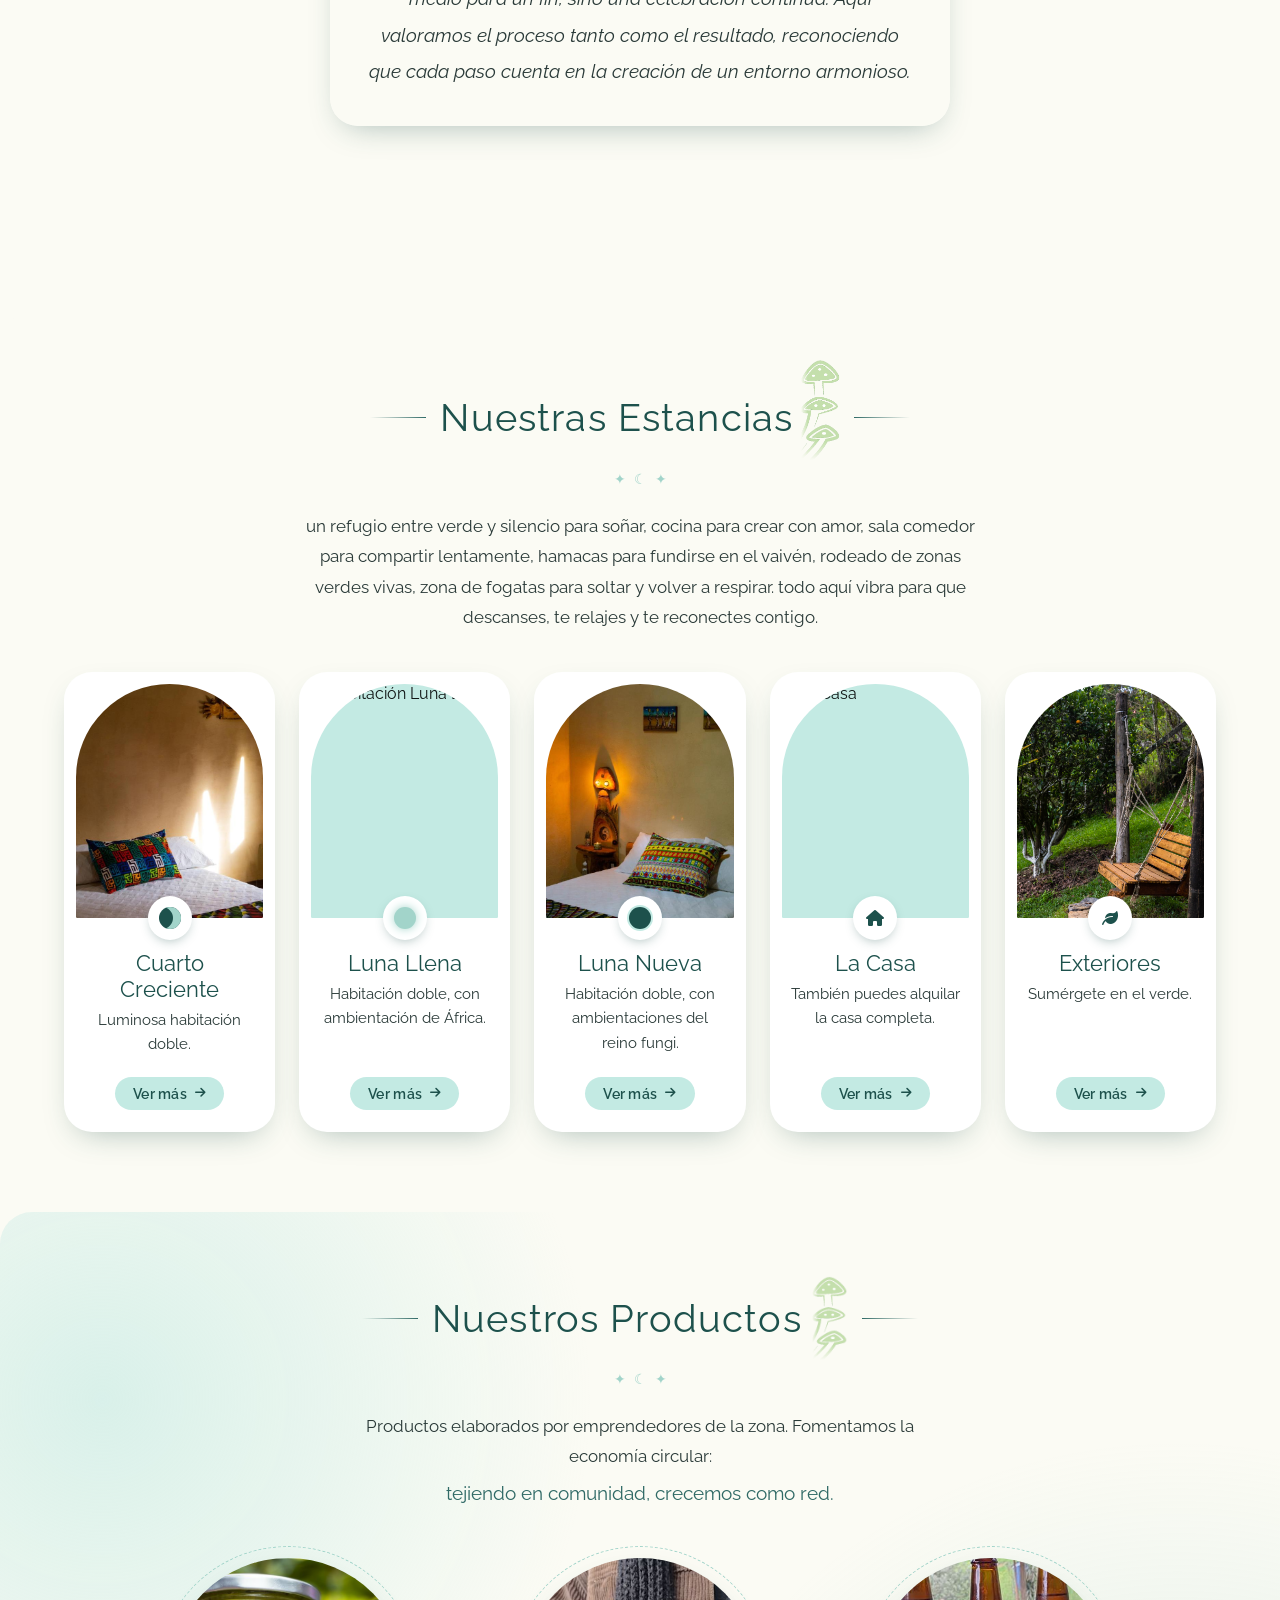
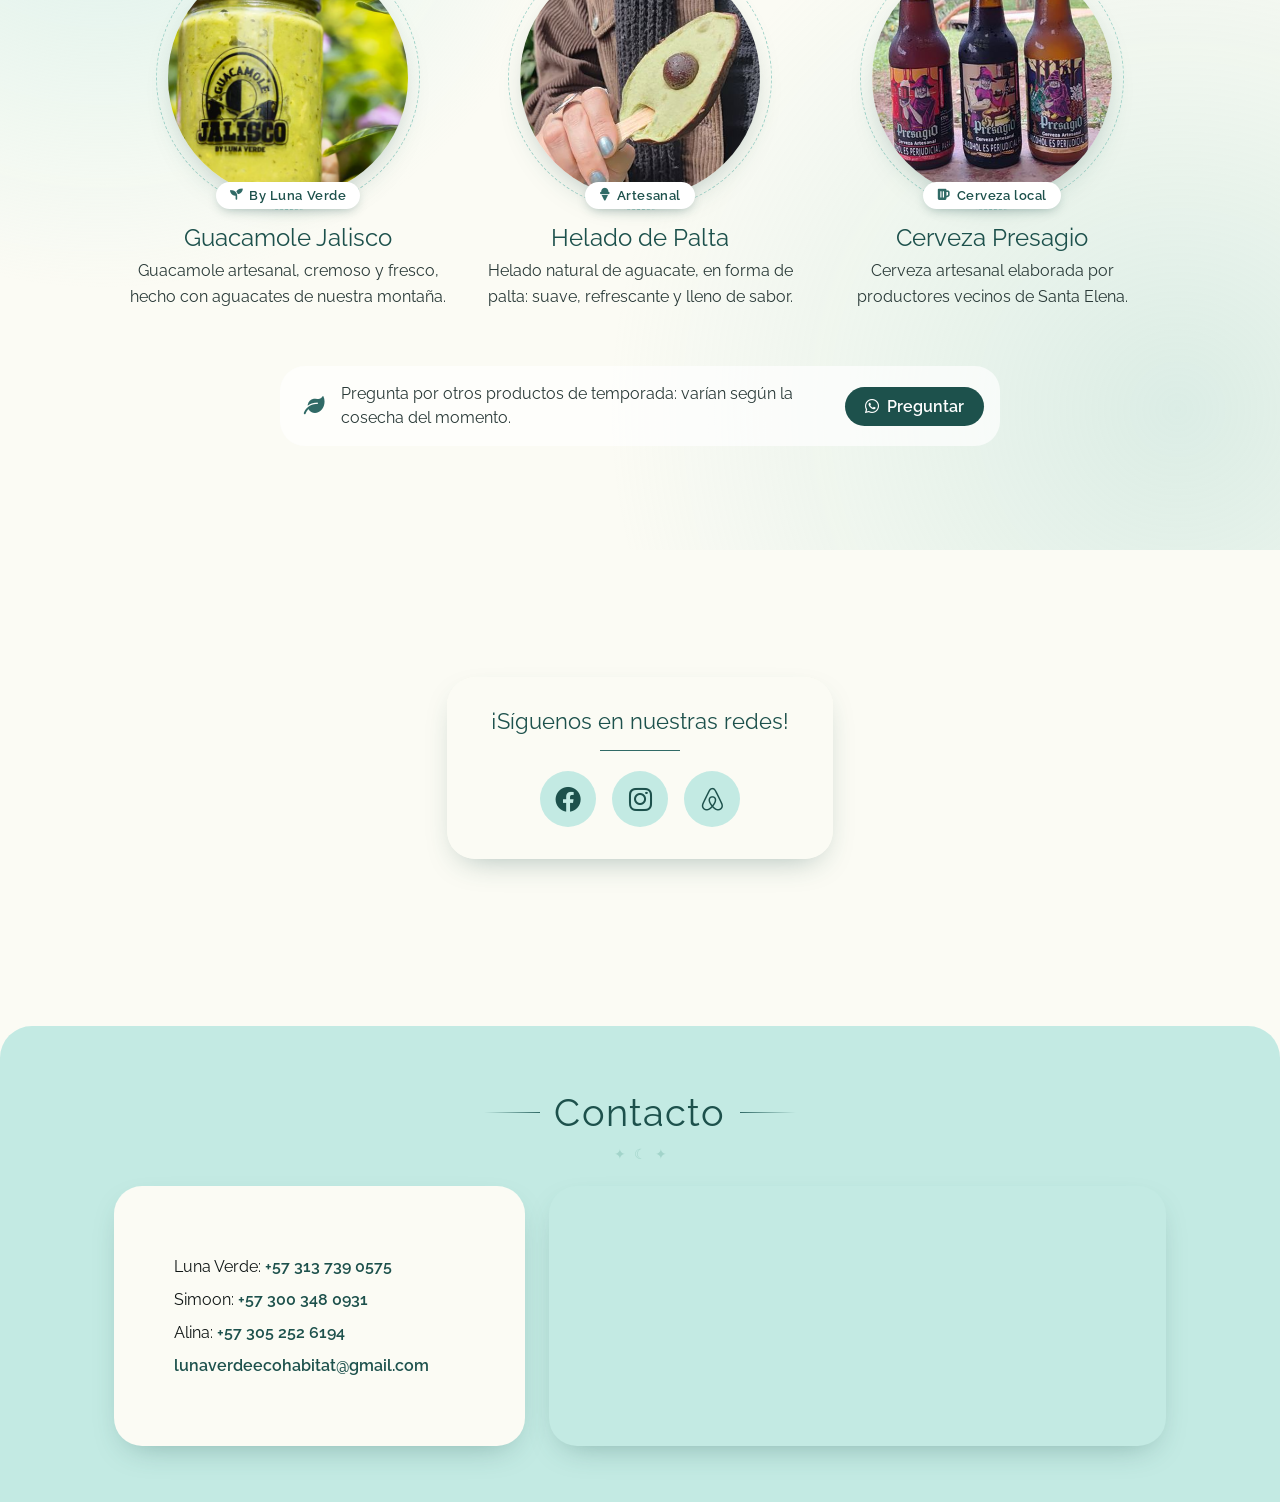
==== commit 8bab7b2a: "products, images" ====
--- a/index.html
+++ b/index.html
@@ -7,6 +7,7 @@
   <title>Luna Verde Ecohabitat</title>
   <link rel="stylesheet" href="css/styles.css">
   <link rel="stylesheet" href="css/card.css">
+  <link rel="stylesheet" href="css/products.css">
   <link rel="stylesheet" href="css/footer.css">
   <link href="https://cdnjs.cloudflare.com/ajax/libs/font-awesome/6.0.0/css/all.min.css" rel="stylesheet">
   <link rel="preconnect" href="https://fonts.googleapis.com">
@@ -38,6 +39,7 @@
       <div id="myLinks">
         <a href="#who-we-are">Quiénes Somos</a>
         <a href="#experiences">Estancias</a>
+        <a href="#products">Productos</a>
         <a href="#contacts">Contacto</a>
       </div>
       <a href="javascript:void(0);" class="icon" onclick="openMenu()" aria-label="Menu" aria-expanded="false">
@@ -90,7 +92,7 @@
     <div id="experiences">
       <a class="room-card" href="room.html?room=cuarto-creciente" target="_blank" rel="noopener">
         <div class="room-card-img">
-          <img src="./assets/cuarto-creciente.jpg" alt="Habitación Cuarto Creciente" loading="lazy">
+          <img src="./assets/cuarto-creciente-cover.jpg" alt="Habitación Cuarto Creciente" loading="lazy">
         </div>
         <div class="room-card-body">
           <span class="phase phase-waxing" aria-hidden="true"></span>
@@ -102,7 +104,7 @@
 
       <a class="room-card" href="room.html?room=luna-llena" target="_blank" rel="noopener">
         <div class="room-card-img">
-          <img src="./assets/luna-llena-2.jpg" alt="Habitación Luna Llena" loading="lazy">
+          <img src="./assets/luna-llena-cover.jpg" alt="Habitación Luna Llena" loading="lazy">
         </div>
         <div class="room-card-body">
           <span class="phase phase-full" aria-hidden="true"></span>
@@ -114,7 +116,7 @@
 
       <a class="room-card" href="room.html?room=luna-nueva" target="_blank" rel="noopener">
         <div class="room-card-img">
-          <img src="./assets/luna-nueva.jpg" alt="Habitación Luna Nueva" loading="lazy">
+          <img src="./assets/luna-nueva-cover.jpg" alt="Habitación Luna Nueva" loading="lazy">
         </div>
         <div class="room-card-body">
           <span class="phase phase-new" aria-hidden="true"></span>
@@ -126,7 +128,7 @@
 
       <a class="room-card" href="room.html?room=la-casa" target="_blank" rel="noopener">
         <div class="room-card-img">
-          <img src="./assets/dinning.jpg" alt="La Casa" loading="lazy">
+          <img src="./assets/common-spaces/full-view.jpg" alt="La Casa" loading="lazy">
         </div>
         <div class="room-card-body">
           <span class="phase icon-only" aria-hidden="true"><i class="fa-solid fa-house"></i></span>
@@ -138,7 +140,7 @@
 
       <a class="room-card" href="room.html?room=exteriores" target="_blank" rel="noopener">
         <div class="room-card-img">
-          <img src="./assets/exterior-2.jpg" alt="Exteriores" loading="lazy">
+          <img src="./assets/exterior/hammock.jpg" alt="Exteriores" loading="lazy">
         </div>
         <div class="room-card-body">
           <span class="phase icon-only" aria-hidden="true"><i class="fa-solid fa-leaf"></i></span>
@@ -146,6 +148,60 @@
           <p>Sumérgete en el verde.</p>
           <span class="see-more">Ver más <i class="fa-solid fa-arrow-right"></i></span>
         </div>
+      </a>
+    </div>
+  </section>
+
+  <!-- PRODUCTS -->
+  <section id="products" class="products-section layer">
+    <div class="title-container">
+      <h2>Nuestros Productos <img src="./assets/funghi.png" alt="" class="funghi"></h2>
+    </div>
+    <p class="products-intro">
+      Productos elaborados por emprendedores de la zona. Fomentamos la economía circular:
+      <em>tejiendo en comunidad, crecemos como red.</em>
+    </p>
+
+    <div class="products-grid">
+      <article class="product-card">
+        <div class="product-photo" data-rotate>
+          <img src="./assets/products/guacamole-1.jpg" alt="Frasco de Guacamole Jalisco entre flores" class="active" loading="lazy">
+          <img src="./assets/products/guacamole-2.jpg" alt="Frasco de Guacamole Jalisco sostenido en la mano" loading="lazy">
+          <img src="./assets/products/guacamole-3.jpg" alt="Frasco de Guacamole Jalisco entre plantas" loading="lazy">
+          <img src="./assets/products/guacamole-4.jpg" alt="Textura del Guacamole Jalisco" loading="lazy">
+        </div>
+        <span class="product-tag"><i class="fa-solid fa-seedling"></i> By Luna Verde</span>
+        <h3>Guacamole Jalisco</h3>
+        <p>Guacamole artesanal, cremoso y fresco, hecho con aguacates de nuestra montaña.</p>
+      </article>
+
+      <article class="product-card">
+        <div class="product-photo">
+          <img src="./assets/products/helado-palta.jpg" alt="Helado de palta en palito" class="active" loading="lazy"
+            style="object-position: 60% 52%;">
+        </div>
+        <span class="product-tag"><i class="fa-solid fa-ice-cream"></i> Artesanal</span>
+        <h3>Helado de Palta</h3>
+        <p>Helado natural de aguacate, en forma de palta: suave, refrescante y lleno de sabor.</p>
+      </article>
+
+      <article class="product-card">
+        <div class="product-photo">
+          <img src="./assets/products/cerveza-presagio.jpg" alt="Tres botellas de cerveza artesanal Presagio" class="active"
+            loading="lazy" style="object-position: 50% 68%;">
+        </div>
+        <span class="product-tag"><i class="fa-solid fa-beer-mug-empty"></i> Cerveza local</span>
+        <h3>Cerveza Presagio</h3>
+        <p>Cerveza artesanal elaborada por productores vecinos de Santa Elena.</p>
+      </article>
+    </div>
+
+    <div class="seasonal-note">
+      <i class="fa-solid fa-leaf" aria-hidden="true"></i>
+      <p>Pregunta por otros productos de temporada: varían según la cosecha del momento.</p>
+      <a href="https://wa.me/+573003480931?text=Hola%21%20%C2%BFQu%C3%A9%20productos%20de%20temporada%20tienen%3F"
+        target="_blank" rel="noopener noreferrer" class="seasonal-cta">
+        <i class="fa-brands fa-whatsapp"></i> Preguntar
       </a>
     </div>
   </section>
@@ -164,7 +220,7 @@
           aria-label="Instagram">
           <i class="fa-brands fa-instagram icons flipping-icon"></i>
         </a>
-        <a href="https://es.airbnb.com/rooms/1261051009304791371" target="_blank" rel="noopener noreferrer"
+        <a href="https://www.airbnb.com/rooms/1252493262262117353?" target="_blank" rel="noopener noreferrer"
           aria-label="Airbnb">
           <i class="fa-brands fa-airbnb icons flipping-icon"></i>
         </a>
--- a/css/styles.css
+++ b/css/styles.css
@@ -552,7 +552,7 @@
 			rgba(16, 22, 21, 0.05) 45%,
 			rgba(29, 81, 76, 0.45)
 		),
-		url("../assets/FachadaDía.jpg");
+		url("../assets/exterior/front-day.jpg");
 }
 
 .quote-parallax {
@@ -560,7 +560,7 @@
 	padding: 72px 20px 104px;
 	background-image:
 		linear-gradient(rgba(29, 81, 76, 0.35), rgba(29, 81, 76, 0.35)),
-		url("../assets/Deck.jpeg");
+		url("../assets/exterior/ext.jpg");
 }
 
 @media screen and (min-width: 700px) {
@@ -687,7 +687,7 @@
 	justify-content: center;
 	background-image:
 		linear-gradient(rgba(29, 81, 76, 0.25), rgba(29, 81, 76, 0.25)),
-		url("../assets/Deck.jpeg");
+		url("../assets/exterior/ext.jpg");
 	background-size: cover;
 	background-position: center;
 }
--- a/css/products.css
+++ b/css/products.css
@@ -0,0 +1,203 @@
+/* =============================================
+   LUNA VERDE — products.css
+   Local products in round "full moon" frames
+   ============================================= */
+
+.products-section {
+	padding-bottom: 104px;
+	background:
+		radial-gradient(
+			circle at 8% 20%,
+			rgba(195, 234, 227, 0.6),
+			transparent 35%
+		),
+		radial-gradient(
+			circle at 92% 85%,
+			rgba(162, 212, 202, 0.35),
+			transparent 40%
+		),
+		var(--green-bg);
+}
+
+.products-intro {
+	max-width: 640px;
+	margin: 16px auto 0;
+	padding: 0 24px;
+	text-align: center;
+	font-size: 1.05rem;
+	color: var(--text-mid);
+}
+
+.products-intro em {
+	display: block;
+	margin-top: 4px;
+	font-family: var(--font-display);
+	font-size: 1.2rem;
+	font-style: normal;
+	color: var(--green-mid);
+}
+
+.products-grid {
+	display: flex;
+	flex-wrap: wrap;
+	justify-content: center;
+	gap: 40px 32px;
+	max-width: 1100px;
+	margin: 0 auto;
+	padding: 48px 24px 0;
+}
+
+.product-card {
+	flex: 1 1 260px;
+	max-width: 320px;
+	display: flex;
+	flex-direction: column;
+	align-items: center;
+	text-align: center;
+}
+
+/* --- Round photo with an orbit ring --- */
+.product-photo {
+	position: relative;
+	width: min(240px, 70vw);
+	aspect-ratio: 1;
+	margin-bottom: 20px;
+}
+
+.product-photo::before {
+	content: "";
+	position: absolute;
+	inset: -12px;
+	border: 1.5px dashed var(--green-light);
+	border-radius: 50%;
+	transition: border-color 0.4s;
+}
+
+.product-card:hover .product-photo::before {
+	border-color: var(--green-mid);
+	animation: spin 14s linear infinite;
+}
+
+.product-photo img {
+	position: absolute;
+	inset: 0;
+	width: 100%;
+	height: 100%;
+	object-fit: cover;
+	border-radius: 50%;
+	box-shadow: var(--shadow-soft);
+	opacity: 0;
+	transition:
+		opacity 0.9s ease,
+		transform 0.8s var(--ease-float);
+}
+
+.product-photo img.active {
+	opacity: 1;
+}
+
+.product-card:hover .product-photo img {
+	transform: scale(1.04);
+}
+
+.product-tag {
+	margin-top: -36px;
+	margin-bottom: 14px;
+	position: relative;
+	display: inline-flex;
+	align-items: center;
+	gap: 6px;
+	padding: 6px 14px;
+	border-radius: 999px;
+	background-color: var(--white);
+	color: var(--green-dark);
+	font-size: 0.8rem;
+	font-weight: 600;
+	letter-spacing: 0.04em;
+	box-shadow: 0 4px 12px -4px rgba(29, 81, 76, 0.4);
+}
+
+.product-tag i {
+	color: var(--green-mid);
+}
+
+.product-card h3 {
+	color: var(--green-dark);
+	font-size: 1.5rem;
+}
+
+.product-card p {
+	margin: 6px 0 0;
+	font-size: 0.98rem;
+	line-height: 1.65;
+	color: var(--text-mid);
+}
+
+/* --- Seasonal note --- */
+.seasonal-note {
+	max-width: 720px;
+	margin: 56px auto 0;
+	padding: 16px 16px 16px 24px;
+	display: flex;
+	align-items: center;
+	gap: 16px;
+	border: 1.5px var(--green-light);
+	border-radius: 25px;
+	background-color: rgba(255, 255, 255, 0.7);
+}
+
+.seasonal-note > i {
+	flex-shrink: 0;
+	font-size: 1.3rem;
+	color: var(--green-mid);
+	transform-origin: bottom center;
+	animation: leafSway 3.5s ease-in-out infinite;
+}
+
+.seasonal-note p {
+	flex: 1;
+	margin: 0;
+	font-size: 1rem;
+	line-height: 1.5;
+	color: var(--text-mid);
+}
+
+.seasonal-cta {
+	flex-shrink: 0;
+	display: inline-flex;
+	align-items: center;
+	gap: 8px;
+	padding: 10px 20px;
+	border-radius: 999px;
+	background-color: var(--green-dark);
+	color: var(--white);
+	font-weight: 600;
+	transition:
+		background-color 0.3s,
+		transform 0.35s var(--ease-float);
+}
+
+.seasonal-cta:hover {
+	background-color: var(--green-mid);
+	transform: translateY(-2px);
+}
+
+@keyframes leafSway {
+	0%,
+	100% {
+		transform: rotate(-10deg);
+	}
+	50% {
+		transform: rotate(10deg);
+	}
+}
+
+@media screen and (max-width: 699px) {
+	.seasonal-note {
+		margin: 48px 20px 0;
+		padding: 20px;
+		flex-direction: column;
+		text-align: center;
+		border-radius: var(--radius-lg);
+	}
+}
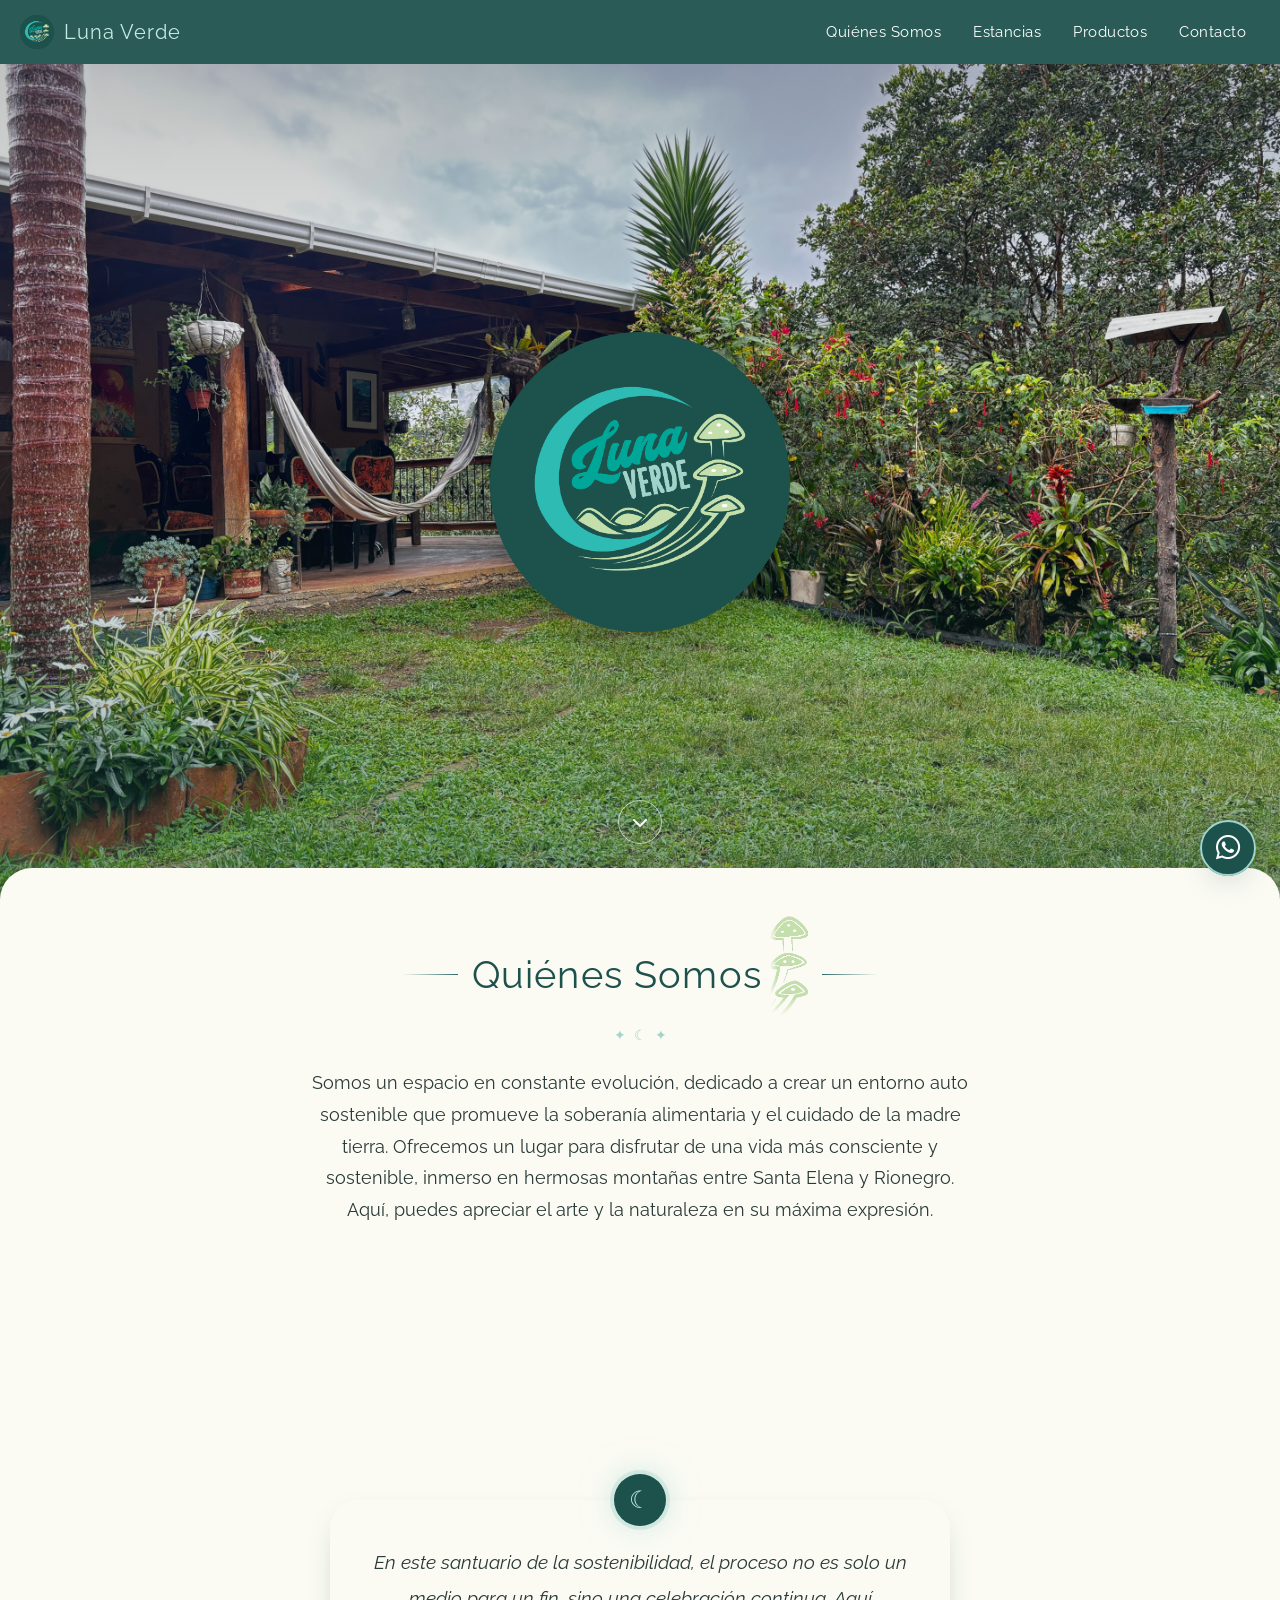
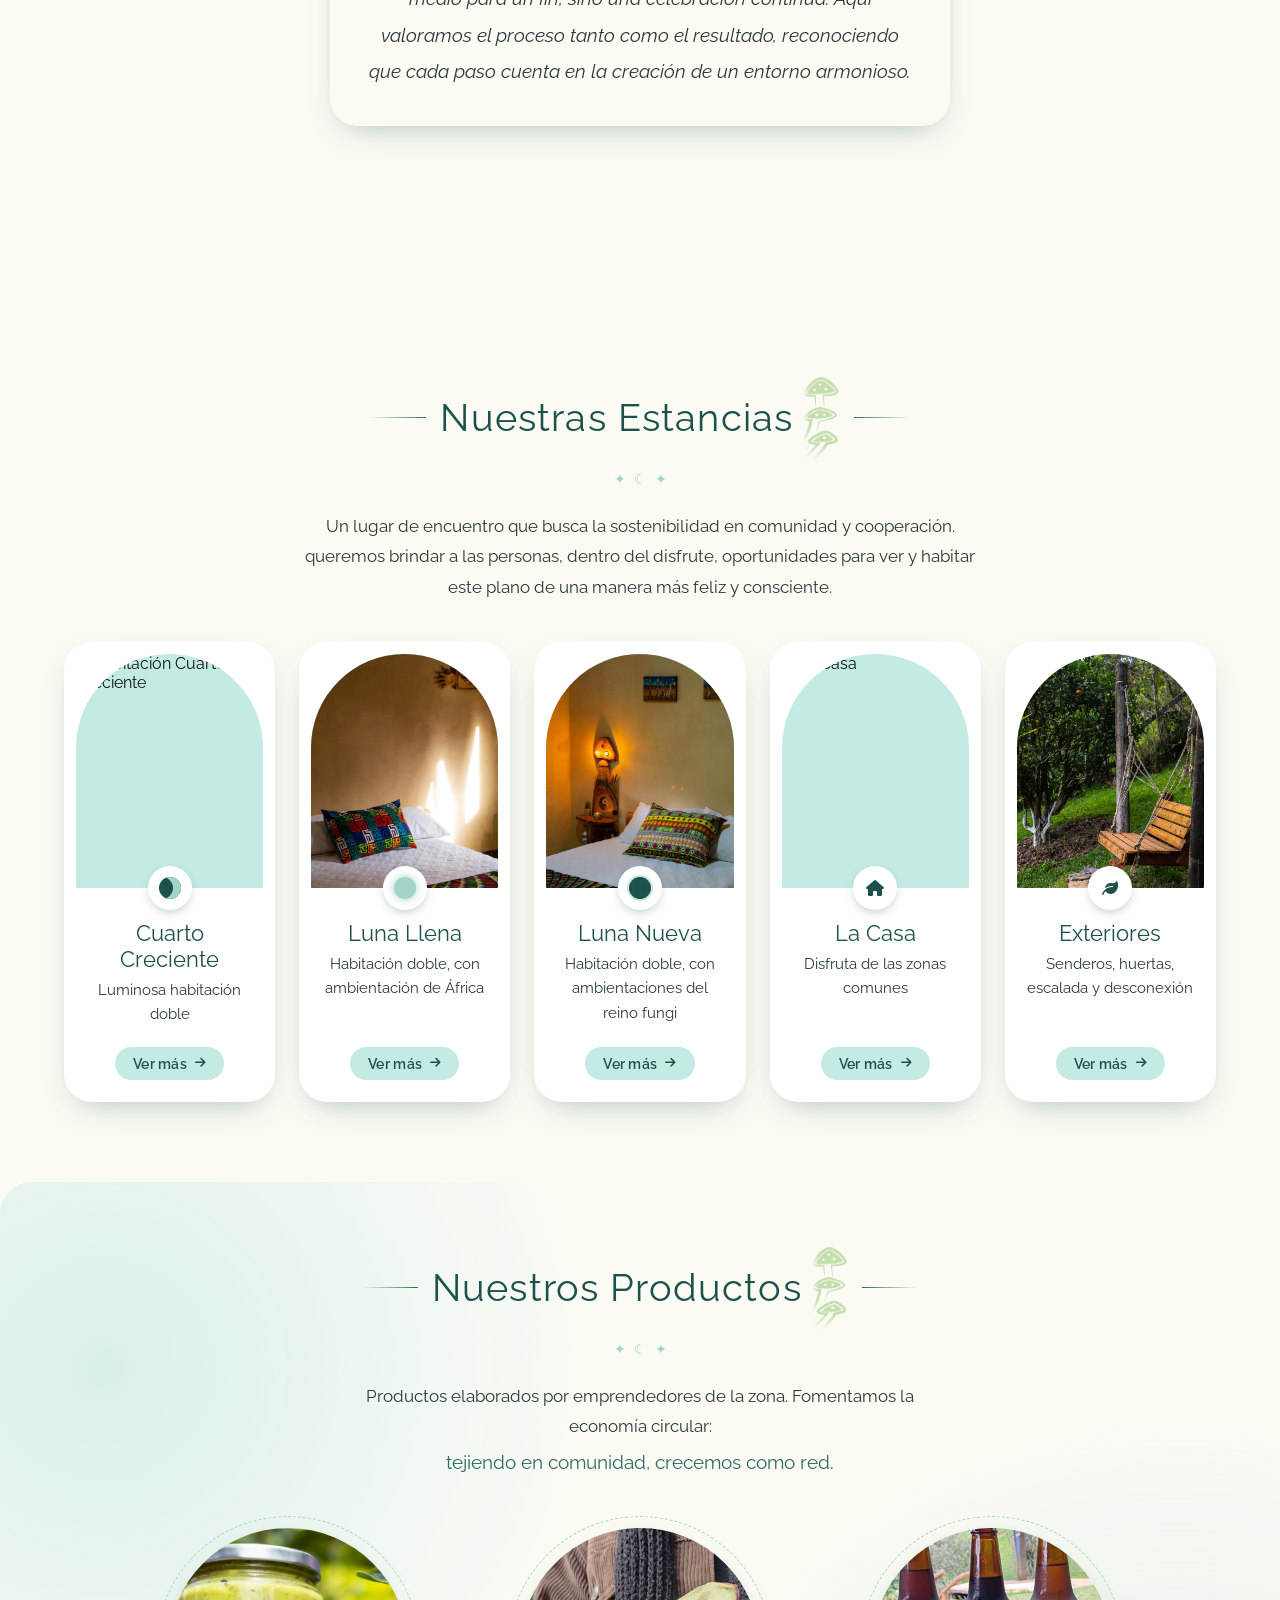
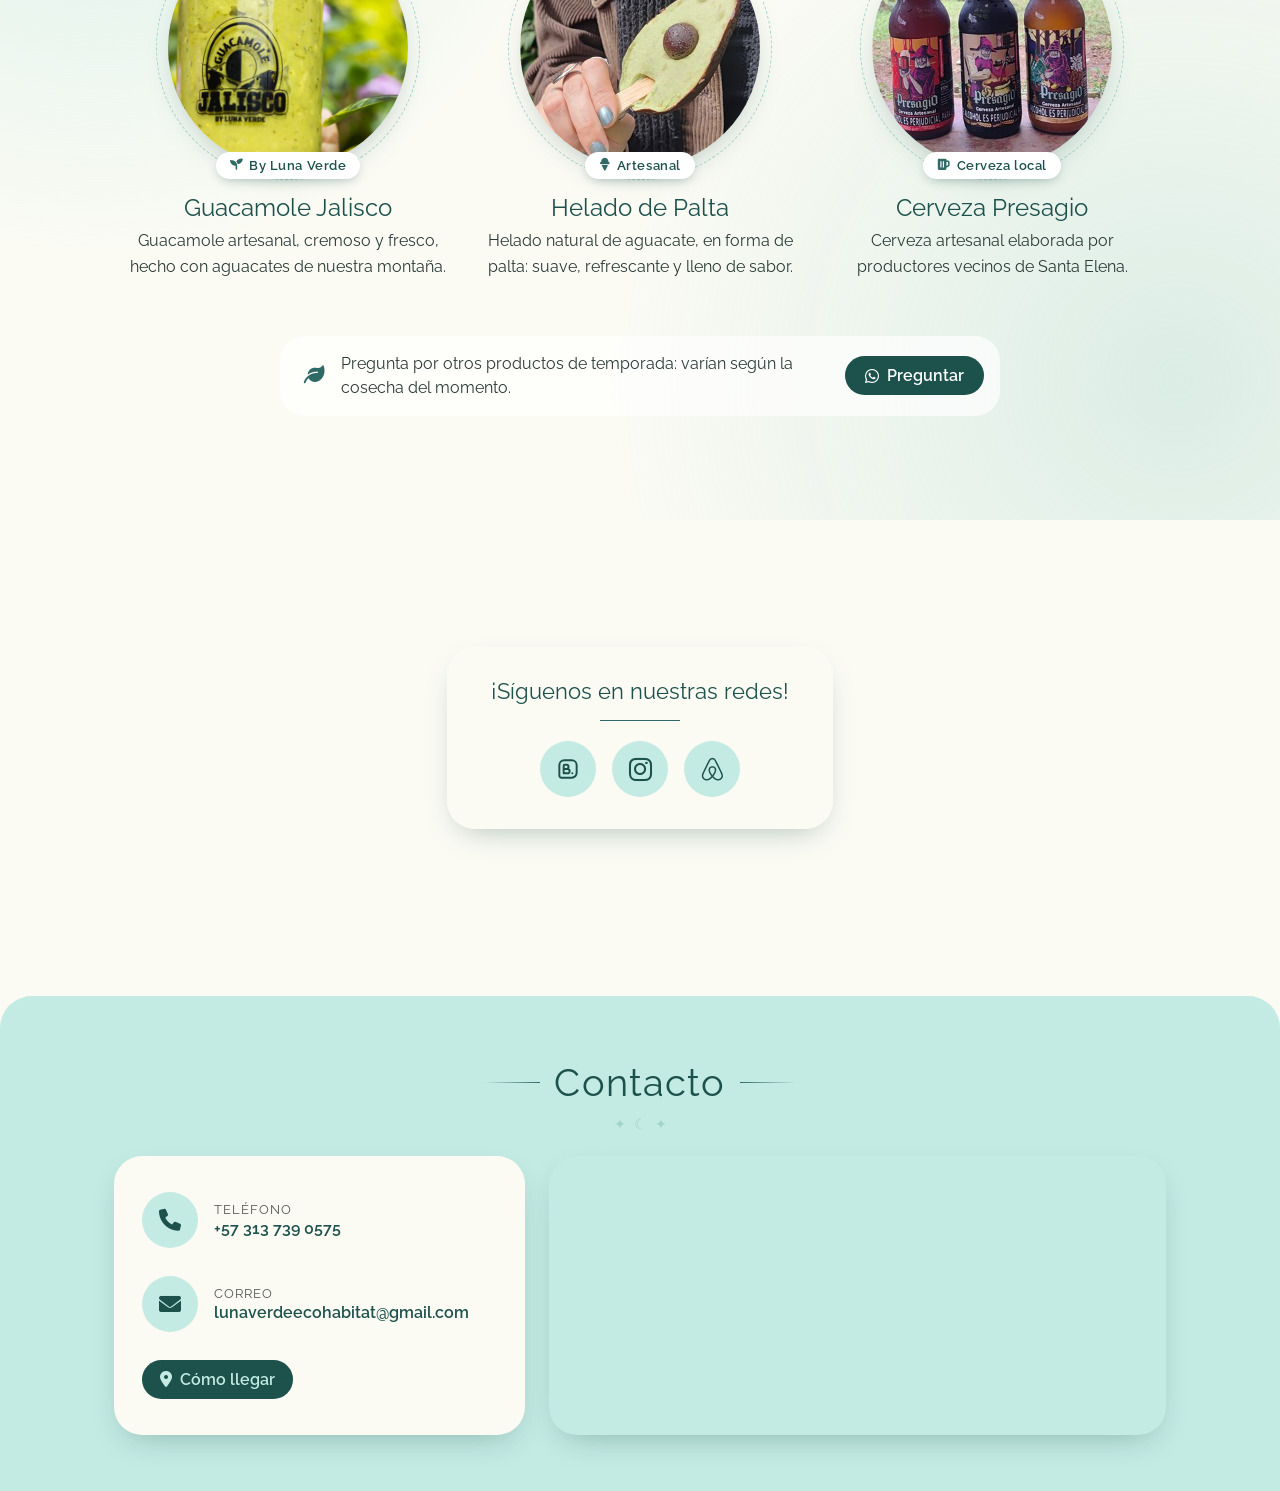
==== commit 7375e19e: "corrected images, footer info, contacts" ====
--- a/index.html
+++ b/index.html
@@ -62,7 +62,7 @@
     <p class="section-description">
       Somos un espacio en constante evolución, dedicado a crear un entorno auto sostenible que promueve la soberanía
       alimentaria y el cuidado de la madre tierra. Ofrecemos un lugar para disfrutar de una vida más consciente y
-      sostenible, inmerso en las hermosas montañas de Santa Elena. Aquí, puedes apreciar el arte y la naturaleza
+      sostenible, inmerso en hermosas montañas entre Santa Elena y Rionegro. Aquí, puedes apreciar el arte y la naturaleza
       en su máxima expresión.
     </p>
   </section>
@@ -82,46 +82,44 @@
       <h2>Nuestras Estancias <img src="./assets/funghi.png" alt="" class="funghi"></h2>
     </div>
     <div class="experiences-intro">
-      <p style="text-transform:lowercase;">
-        Un refugio entre verde y silencio para soñar, cocina para crear con amor, 
-       sala comedor para compartir lentamente, hamacas para fundirse en el vaivén, 
-       rodeado de zonas verdes vivas, zona de fogatas para soltar y volver a respirar.
-        Todo aquÍ vibra para que descanses, te relajes y te reconectes contigo.
+      <p>
+        Un lugar de encuentro que busca la sostenibilidad en comunidad y cooperación. queremos brindar a las personas, dentro
+        del disfrute, oportunidades para ver y habitar este plano de una manera más feliz y consciente.
       </p>
     </div>
     <div id="experiences">
       <a class="room-card" href="room.html?room=cuarto-creciente" target="_blank" rel="noopener">
         <div class="room-card-img">
-          <img src="./assets/cuarto-creciente-cover.jpg" alt="Habitación Cuarto Creciente" loading="lazy">
+          <img src="./assets/cuarto-creciente/cuarto-creciente-cover.jpg" alt="Habitación Cuarto Creciente" loading="lazy">
         </div>
         <div class="room-card-body">
           <span class="phase phase-waxing" aria-hidden="true"></span>
           <h3>Cuarto Creciente</h3>
-          <p>Luminosa habitación doble.</p>
+          <p>Luminosa habitación doble</p>
           <span class="see-more">Ver más <i class="fa-solid fa-arrow-right"></i></span>
         </div>
       </a>
 
       <a class="room-card" href="room.html?room=luna-llena" target="_blank" rel="noopener">
         <div class="room-card-img">
-          <img src="./assets/luna-llena-cover.jpg" alt="Habitación Luna Llena" loading="lazy">
+          <img src="./assets/luna-llena/luna-llena.jpg" alt="Habitación Luna Llena" loading="lazy">
         </div>
         <div class="room-card-body">
           <span class="phase phase-full" aria-hidden="true"></span>
           <h3>Luna Llena</h3>
-          <p>Habitación doble, con ambientación de África.</p>
+          <p>Habitación doble, con ambientación de África</p>
           <span class="see-more">Ver más <i class="fa-solid fa-arrow-right"></i></span>
         </div>
       </a>
 
       <a class="room-card" href="room.html?room=luna-nueva" target="_blank" rel="noopener">
         <div class="room-card-img">
-          <img src="./assets/luna-nueva-cover.jpg" alt="Habitación Luna Nueva" loading="lazy">
+          <img src="./assets/luna-nueva/luna-nueva-cover.jpg" alt="Habitación Luna Nueva" loading="lazy">
         </div>
         <div class="room-card-body">
           <span class="phase phase-new" aria-hidden="true"></span>
           <h3>Luna Nueva</h3>
-          <p>Habitación doble, con ambientaciones del reino fungi.</p>
+          <p>Habitación doble, con ambientaciones del reino fungi</p>
           <span class="see-more">Ver más <i class="fa-solid fa-arrow-right"></i></span>
         </div>
       </a>
@@ -133,7 +131,7 @@
         <div class="room-card-body">
           <span class="phase icon-only" aria-hidden="true"><i class="fa-solid fa-house"></i></span>
           <h3>La Casa</h3>
-          <p>También puedes alquilar la casa completa.</p>
+          <p>Disfruta de las zonas comunes</p>
           <span class="see-more">Ver más <i class="fa-solid fa-arrow-right"></i></span>
         </div>
       </a>
@@ -145,7 +143,7 @@
         <div class="room-card-body">
           <span class="phase icon-only" aria-hidden="true"><i class="fa-solid fa-leaf"></i></span>
           <h3>Exteriores</h3>
-          <p>Sumérgete en el verde.</p>
+          <p>Senderos, huertas, escalada y desconexión</p>
           <span class="see-more">Ver más <i class="fa-solid fa-arrow-right"></i></span>
         </div>
       </a>
@@ -212,9 +210,14 @@
       <span class="social-title">¡Síguenos en nuestras redes!</span>
       <div class="separator"></div>
       <div class="icon-contact">
-        <a href="https://m.facebook.com/profile.php?id=100078764887358" target="_blank" rel="noopener noreferrer"
-          aria-label="Facebook">
-          <i class="fa-brands fa-facebook icons flipping-icon"></i>
+        <a href="https://www.booking.com/hotel/co/luna-verde-eco-habitat-rionegro.es.html?aid=2097750&label=r2r08--01a16afb-15de-7499-b781-697768f4616a&sid=ee2f5dfedee86a8c9198f16bce82953e&dest_id=-596596&dest_type=city&dist=0&group_adults=2&group_children=0&hapos=1&hpos=1&no_rooms=1&req_adults=2&req_children=0&room1=A%2CA&sb_price_type=total&sr_order=popularity&srepoch=1792971591&srpvid=b092a65fc091057c&type=total&ucfs=1&#hotelTmpl" target="_blank" rel="noopener noreferrer"
+          aria-label="Booking">
+          <svg class="icons flipping-icon" width="1em" height="1em" viewBox="0 0 24 24" aria-hidden="true">
+            <g fill="none" stroke="currentColor" stroke-linecap="round" stroke-linejoin="round" stroke-width="1.8">
+              <path d="M4 18V8.5A4.5 4.5 0 0 1 8.5 4h7A4.5 4.5 0 0 1 20 8.5v7a4.5 4.5 0 0 1-4.5 4.5H6a2 2 0 0 1-2-2" />
+              <path d="M8 12h3.5a2 2 0 1 1 0 4H8V9a1 1 0 0 1 1-1h1.5a2 2 0 1 1 0 4H9m7 4h.01" />
+            </g>
+          </svg>
         </a>
         <a href="https://www.instagram.com/lunaverde.ecohabitat/" target="_blank" rel="noopener noreferrer"
           aria-label="Instagram">
@@ -236,25 +239,26 @@
     <div class="contacts-container">
       <div class="first-box">
         <div class="icon-contact-container">
-          <img src="./assets/phone-call.png" alt="">
-          <span>Luna Verde: <a href="tel:+573137390575">+57 313 739 0575</a></span>
+          <span class="contact-badge"><i class="fa-solid fa-phone" aria-hidden="true"></i></span>
+          <div class="contact-text">
+            <span class="contact-label">Teléfono</span>
+            <a href="tel:+573137390575">+57 313 739 0575</a>
+          </div>
         </div>
         <div class="icon-contact-container">
-          <img src="./assets/phone-call.png" alt="">
-          <span>Simoon: <a href="tel:+573003480931">+57 300 348 0931</a></span>
-        </div>
-        <div class="icon-contact-container">
-          <img src="./assets/phone-call.png" alt="">
-          <span>Alina: <a href="tel:+573052526194">+57 305 252 6194</a></span>
-        </div>
-        <div class="icon-contact-container">
-          <img src="./assets/email.png" alt="">
-          <span><a href="mailto:lunaverdeecohabitat@gmail.com">lunaverdeecohabitat@gmail.com</a></span>
-        </div>
+          <span class="contact-badge"><i class="fa-solid fa-envelope" aria-hidden="true"></i></span>
+          <div class="contact-text">
+            <span class="contact-label">Correo</span>
+            <a href="mailto:lunaverdeecohabitat@gmail.com">lunaverdeecohabitat@gmail.com</a>
+          </div>
+        </div>
+        <a class="map-link" href="https://maps.app.goo.gl/UWPmvPyF4CRqjHPm6" target="_blank" rel="noopener noreferrer">
+          <i class="fa-solid fa-location-dot" aria-hidden="true"></i> Cómo llegar
+        </a>
       </div>
       <div class="maps-content">
         <iframe
-          src="https://www.google.com/maps/embed?pb=!1m18!1m12!1m3!1d3966.4025847971866!2d-75.50047937552112!3d6.210514826722411!2m3!1f0!2f0!3f0!3m2!1i1024!2i768!4f13.1!3m3!1m2!1s0x8e4427894cb46121%3A0xf576a3575d62f997!2sSanta%20Elena%2C%20Medell%C3%ADn%2C%20Dipartimento%20di%20Antioquia%2C%20Colombia!5e0!3m2!1ses!2ses!4v1729095149948!5m2!1ses!2ses"
+          src="https://www.google.com/maps/embed?pb=!1m18!1m12!1m3!1d3966.5!2d-75.4667066!3d6.1862641!2m3!1f0!2f0!3f0!3m2!1i1024!2i768!4f13.1!3m3!1m2!1s0x8e469d361102a6bf%3A0xaf2f5721408f11f2!2sLuna%20Verde%20Eco%20H%C3%A1bitat!5e0!3m2!1ses!2sco!4v1729095149948!5m2!1ses!2sco"
           loading="lazy" referrerpolicy="no-referrer-when-downgrade" title="Ubicación Luna Verde"></iframe>
       </div>
     </div>
--- a/css/styles.css
+++ b/css/styles.css
@@ -552,7 +552,7 @@
 			rgba(16, 22, 21, 0.05) 45%,
 			rgba(29, 81, 76, 0.45)
 		),
-		url("../assets/exterior/front-day.jpg");
+		url("../assets/exterior/hero.jpg");
 }
 
 .quote-parallax {
@@ -560,7 +560,7 @@
 	padding: 72px 20px 104px;
 	background-image:
 		linear-gradient(rgba(29, 81, 76, 0.35), rgba(29, 81, 76, 0.35)),
-		url("../assets/exterior/ext.jpg");
+		url("../assets/exterior/sunset.jpg");
 }
 
 @media screen and (min-width: 700px) {
@@ -687,7 +687,7 @@
 	justify-content: center;
 	background-image:
 		linear-gradient(rgba(29, 81, 76, 0.25), rgba(29, 81, 76, 0.25)),
-		url("../assets/exterior/ext.jpg");
+		url("../assets/exterior/sunset.jpg");
 	background-size: cover;
 	background-position: center;
 }
--- a/css/card.css
+++ b/css/card.css
@@ -1,144 +1,144 @@
-/* =============================================
-   LUNA VERDE — card.css
-   Room cards with arched "window" photos
-   ============================================= */
-
 #experiences {
-  display: flex;
-  flex-wrap: wrap;
-  justify-content: center;
-  gap: 36px 24px;
-  max-width: 1200px;
-  margin: 0 auto;
-  padding: 32px 24px 112px;
+	display: flex;
+	flex-wrap: wrap;
+	justify-content: center;
+	gap: 36px 24px;
+	max-width: 1200px;
+	margin: 0 auto;
+	padding: 32px 24px 112px;
 }
 
 .room-card {
-  flex: 1 1 200px;
-  max-width: 260px;
-  display: flex;
-  flex-direction: column;
-  padding: 12px 12px 22px;
-  border-radius: var(--radius-lg);
-  background-color: var(--white);
-  box-shadow: var(--shadow-soft);
-  transition: transform 0.45s var(--ease-float), box-shadow 0.45s ease;
+	flex: 1 1 200px;
+	max-width: 260px;
+	display: flex;
+	flex-direction: column;
+	padding: 12px 12px 22px;
+	border-radius: var(--radius-lg);
+	background-color: var(--white);
+	box-shadow: var(--shadow-soft);
+	transition:
+		transform 0.45s var(--ease-float),
+		box-shadow 0.45s ease;
 }
 
 .room-card:hover {
-  transform: translateY(-8px) rotate(-0.8deg);
-  box-shadow: var(--shadow-lift);
+	transform: translateY(-8px) rotate(-0.8deg);
+	box-shadow: var(--shadow-lift);
 }
 
 .room-card:nth-child(even):hover {
-  transform: translateY(-8px) rotate(0.8deg);
+	transform: translateY(-8px) rotate(0.8deg);
 }
 
 .room-card-img {
-  aspect-ratio: 4 / 5;
-  overflow: hidden;
-  border-radius: var(--arch);
-  background-color: var(--green-pale);
+	aspect-ratio: 4 / 5;
+	overflow: hidden;
+	border-radius: var(--arch);
+	background-color: var(--green-pale);
 }
 
 .room-card-img img {
-  width: 100%;
-  height: 100%;
-  object-fit: cover;
-  transition: transform 0.8s var(--ease-float);
+	width: 100%;
+	height: 100%;
+	object-fit: cover;
+	transition: transform 0.8s var(--ease-float);
 }
 
 .room-card:hover .room-card-img img {
-  transform: scale(1.07);
+	transform: scale(1.07);
 }
 
 .room-card-body {
-  flex: 1;
-  display: flex;
-  flex-direction: column;
-  align-items: center;
-  gap: 6px;
-  padding: 0 8px;
-  text-align: center;
+	flex: 1;
+	display: flex;
+	flex-direction: column;
+	align-items: center;
+	gap: 6px;
+	padding: 0 8px;
+	text-align: center;
 }
 
 .room-card h3 {
-  color: var(--green-dark);
-  font-size: 1.4rem;
+	color: var(--green-dark);
+	font-size: 1.4rem;
 }
 
 .room-card p {
-  flex: 1;
-  margin: 0;
-  font-size: 0.95rem;
-  line-height: 1.6;
-  color: var(--text-mid);
+	flex: 1;
+	margin: 0;
+	font-size: 0.95rem;
+	line-height: 1.6;
+	color: var(--text-mid);
 }
 
 .see-more {
-  margin-top: 14px;
-  display: inline-flex;
-  align-items: center;
-  gap: 8px;
-  padding: 8px 18px;
-  border-radius: 999px;
-  background-color: var(--green-pale);
-  color: var(--green-dark);
-  font-size: 0.9rem;
-  font-weight: 600;
-  letter-spacing: 0.02em;
-  transition: background-color 0.3s, color 0.3s, gap 0.3s;
+	margin-top: 14px;
+	display: inline-flex;
+	align-items: center;
+	gap: 8px;
+	padding: 8px 18px;
+	border-radius: 999px;
+	background-color: var(--green-pale);
+	color: var(--green-dark);
+	font-size: 0.9rem;
+	font-weight: 600;
+	letter-spacing: 0.02em;
+	transition:
+		background-color 0.3s,
+		color 0.3s,
+		gap 0.3s;
 }
 
 .see-more i {
-  font-size: 0.75rem;
+	font-size: 0.75rem;
 }
 
 .room-card:hover .see-more {
-  gap: 12px;
-  background-color: var(--green-dark);
-  color: var(--white);
+	gap: 12px;
+	background-color: var(--green-dark);
+	color: var(--white);
 }
 
 /* --- Moon-phase badge sitting on the bottom of the arch --- */
 .phase {
-  position: relative;
-  width: 44px;
-  height: 44px;
-  margin-top: -22px;
-  margin-bottom: 4px;
-  display: grid;
-  place-items: center;
-  border-radius: 50%;
-  background-color: var(--white);
-  box-shadow: 0 4px 12px -4px rgba(29, 81, 76, 0.4);
-  color: var(--green-dark);
-  font-size: 1rem;
+	position: relative;
+	width: 44px;
+	height: 44px;
+	margin-top: -22px;
+	margin-bottom: 4px;
+	display: grid;
+	place-items: center;
+	border-radius: 50%;
+	background-color: var(--white);
+	box-shadow: 0 4px 12px -4px rgba(29, 81, 76, 0.4);
+	color: var(--green-dark);
+	font-size: 1rem;
 }
 
 .phase::before {
-  content: "";
-  width: 22px;
-  height: 22px;
-  border-radius: 50%;
+	content: "";
+	width: 22px;
+	height: 22px;
+	border-radius: 50%;
 }
 
 .phase-waxing::before {
-  background-color: var(--green-dark);
-  box-shadow: inset -8px 0 0 var(--green-light);
+	background-color: var(--green-dark);
+	box-shadow: inset -8px 0 0 var(--green-light);
 }
 
 .phase-full::before {
-  background-color: var(--green-light);
-  box-shadow: 0 0 10px var(--green-light);
+	background-color: var(--green-light);
+	box-shadow: 0 0 10px var(--green-light);
 }
 
 .phase-new::before {
-  background-color: var(--green-dark);
-  box-shadow: 0 0 0 2px var(--green-pale);
+	background-color: var(--green-dark);
+	box-shadow: 0 0 0 2px var(--green-pale);
 }
 
 /* rooms that aren't a moon get an icon instead */
 .phase.icon-only::before {
-  display: none;
+	display: none;
 }
--- a/css/footer.css
+++ b/css/footer.css
@@ -27,8 +27,8 @@
   display: flex;
   flex-direction: column;
   justify-content: center;
-  gap: 14px;
-  padding: 28px;
+  gap: 28px;
+  padding: 36px 28px;
   border-radius: var(--radius-lg);
   background-color: var(--green-bg);
   box-shadow: var(--shadow-soft);
@@ -37,15 +37,58 @@
 .icon-contact-container {
   display: flex;
   align-items: center;
-  gap: 12px;
+  gap: 16px;
   font-family: var(--font-body);
   font-size: 0.98rem;
   overflow-wrap: anywhere;
 }
 
-.icon-contact-container img {
+.contact-badge {
   flex-shrink: 0;
-  width: 20px;
+  width: 56px;
+  height: 56px;
+  display: grid;
+  place-items: center;
+  border-radius: 50%;
+  background-color: var(--green-pale);
+  color: var(--green-dark);
+  font-size: 22px;
+}
+
+.contact-text {
+  display: flex;
+  flex-direction: column;
+  gap: 2px;
+  min-width: 0;
+}
+
+.contact-label {
+  font-size: 0.8rem;
+  letter-spacing: 0.08em;
+  text-transform: uppercase;
+  opacity: 0.7;
+}
+
+.icon-contact-container a,
+.map-link {
+  align-self: flex-start;
+}
+
+.map-link {
+  display: inline-flex;
+  align-items: center;
+  gap: 8px;
+  padding: 10px 18px;
+  border-radius: 999px;
+  background-color: var(--green-dark);
+  color: var(--green-pale);
+  font-family: var(--font-body);
+  font-weight: 600;
+  transition: transform 0.35s var(--ease-float);
+}
+
+.map-link:hover {
+  transform: translateY(-3px);
 }
 
 /* highlighter-pen hover */
